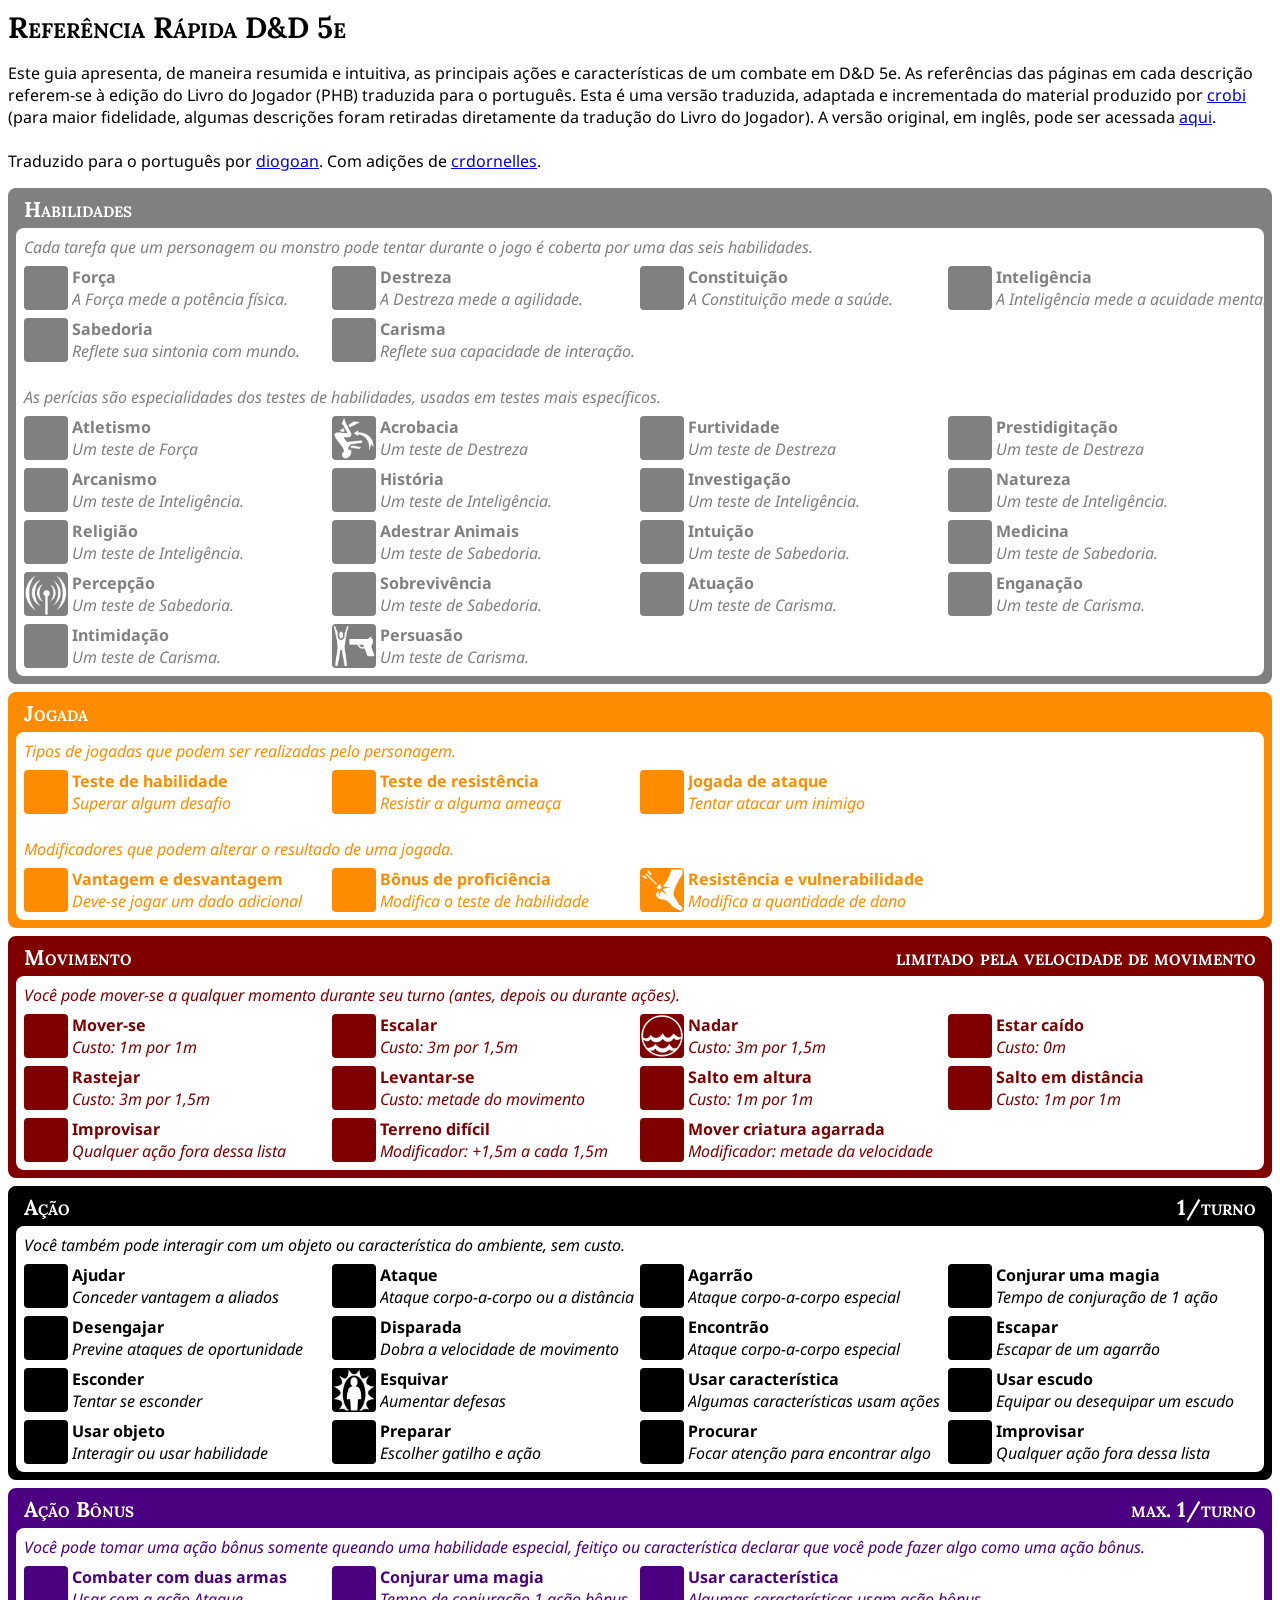
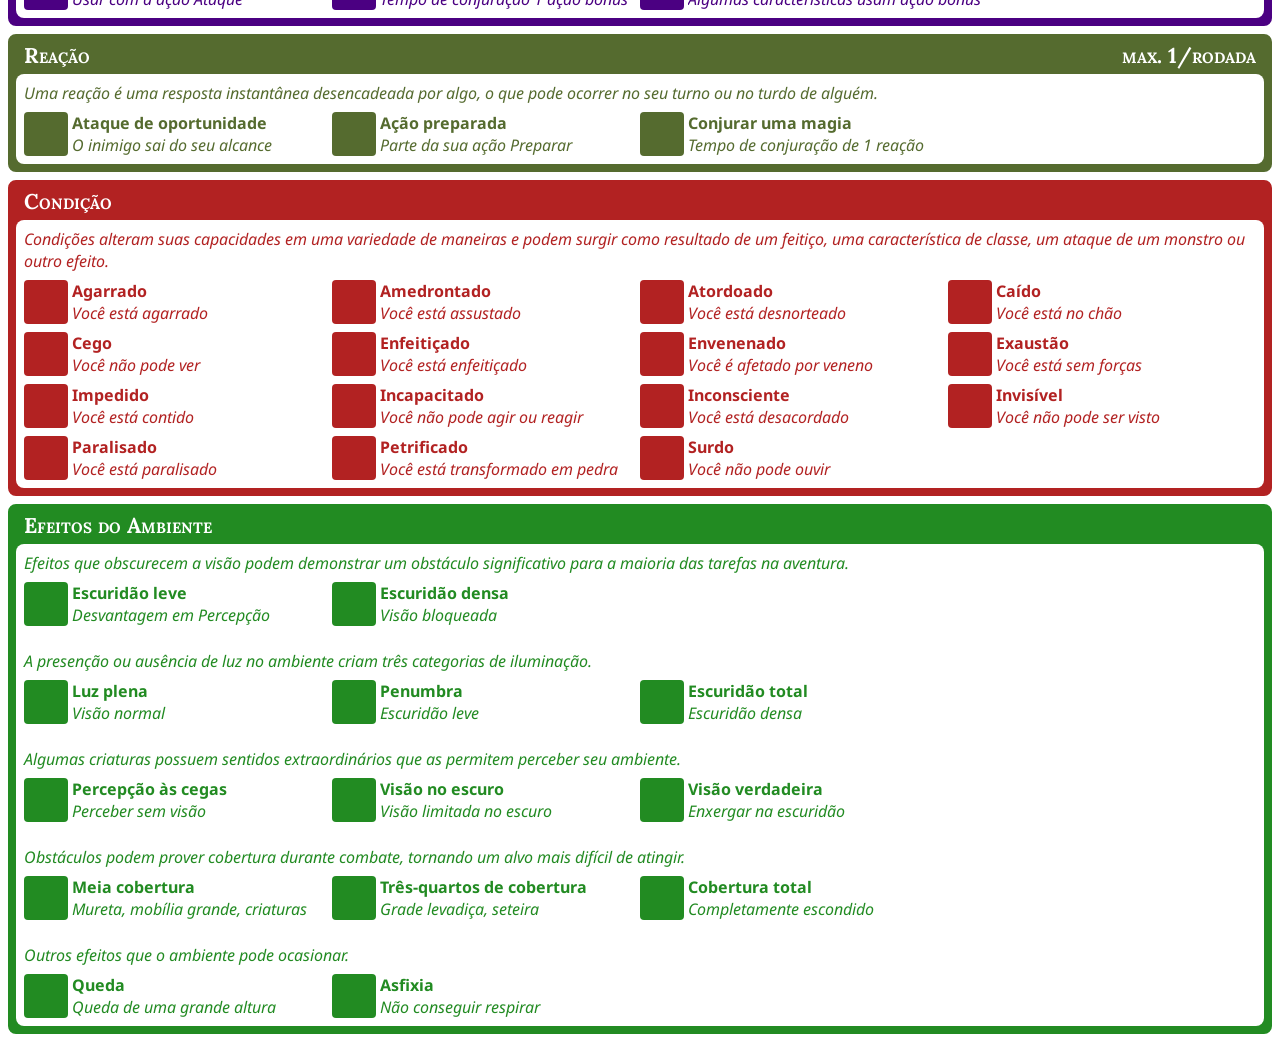
==== index.html @ 868d1e87 "Add files via upload O upload do meu site bixo" ====
<!DOCTYPE html>
<html lang="pt">

<head>
    <meta charset="utf-8" />
    <meta name="viewport" content="width=device-width, initial-scale=1">
    <title>Referência Rápida D&D 5e</title>
    <!-- CSS -->
    <link rel="stylesheet" type="text/css" href="css/quickref.css">
    <link rel="stylesheet" type="text/css" href="css/icons.css">
    <!-- Fonts -->
    <link href="https://fonts.googleapis.com/css?family=Noto+Sans:400,700,400italic,700italic" rel="stylesheet"
        type="text/css">
    <link href="https://fonts.googleapis.com/css?family=Lora:700" rel="stylesheet" type="text/css">
    <link rel="icon" type="image/png" href="img/dragon-head.png">
    <!-- Javascript -->
    <script type="text/javascript" src="js/jquery/jquery.min.js" charset="utf-8"></script>
</head>

<body class="page-background">
    <div class="page fontsize" data-size="fullscreen">
        <div class="main-title">Referência Rápida D&D 5e</div>
        <div class="description">Este guia apresenta, de maneira resumida e intuitiva, as principais ações e
            características de um combate em D&D 5e. As referências das páginas em cada descrição referem-se à edição do
            Livro do Jogador (PHB) traduzida para o português. Esta é uma versão traduzida, adaptada e incrementada do
            material produzido por <a href="https://github.com/crobi">crobi</a> (para maior fidelidade, algumas
            descrições foram retiradas diretamente da tradução do Livro do Jogador). A versão original, em inglês, pode
            ser acessada <a href="https://crobi.github.io/dnd5e-quickref/preview/quickref.html">aqui</a>.
            <br>
            <br>
            Traduzido para o português por <a href="https://github.com/diogoan">diogoan</a>.
            Com adições de <a href="https://github.com/crdornelles">crdornelles</a>.
        </div>

        <!-- Abilities section -->
        <div id="section-ability" class="section-container">
            <div class="section-title">
                Habilidades
            </div>
            <div class="section-content">
                <div class="section-row section-subtitle text fontsize">
                    Cada tarefa que um personagem ou monstro pode tentar durante o jogo é coberta por uma das seis
                    habilidades.
                </div>
                <div class="section-row" id="ability-types"></div>
                <div class="section-row section-subtitle text fontsize">
                    As perícias são especialidades dos testes de habilidades, usadas em testes mais específicos.
                </div>
                <div class="section-row" id="ability-sub-types"></div>

            </div>
        </div>

        <!-- Abilities section -->
        <div id="section-roll" class="section-container">
            <div class="section-title">
                Jogada
            </div>
            <div class="section-content">
                <div class="section-row section-subtitle text fontsize">
                    Tipos de jogadas que podem ser realizadas pelo personagem.
                </div>
                <div class="section-row" id="roll-types"></div>
                <div class="section-row section-subtitle text fontsize">
                    Modificadores que podem alterar o resultado de uma jogada.
                </div>
                <div class="section-row" id="roll-mods"></div>
            </div>
        </div>

        <!-- Movement section -->
        <div id="section-movement" class="section-container">
            <div class="section-title">
                Movimento <span class="float-right">limitado pela velocidade de movimento</span>
            </div>
            <div class="section-content">
                <div class="section-row section-subtitle text fontsize">
                    Você pode mover-se a qualquer momento durante seu turno (antes, depois ou durante ações).
                </div>
                <div class="section-row" id="basic-movement">
                </div>
            </div>
        </div>

        <!-- Action section -->
        <div id="section-action" class="section-container">
            <div class="section-title">
                Ação <span class="float-right">1/turno</span>
            </div>
            <div class="section-content">
                <div class="section-row section-subtitle text fontsize">
                    Você também pode interagir com um objeto ou característica do ambiente, sem custo.
                </div>
                <div class="section-row" id="basic-actions"></div>
            </div>
        </div>

        <!-- Bonus action section -->
        <div id="section-bonus-action" class="section-container">
            <div class="section-title">
                Ação Bônus <span class="float-right">max. 1/turno</span>
            </div>
            <div class="section-content">
                <div class="section-row section-subtitle text fontsize">
                    Você pode tomar uma ação bônus somente queando uma habilidade especial, feitiço ou característica
                    declarar que você pode fazer algo como uma ação bônus.
                </div>
                <div class="section-row" id="basic-bonus-actions"></div>
            </div>
        </div>

        <!-- Reaction section -->
        <div id="section-reaction" class="section-container">
            <div class="section-title">
                Reação <span class="float-right">max. 1/rodada</span>
            </div>
            <div class="section-content">
                <div class="section-row section-subtitle text fontsize">
                    Uma reação é uma resposta instantânea desencadeada por algo, o que pode
                    ocorrer no seu turno ou no turdo de alguém.
                </div>
                <div class="section-row" id="basic-reactions"></div>
            </div>
        </div>

        <!-- Condition section -->
        <div id="section-condition" class="section-container">
            <div class="section-title">
                Condição
            </div>
            <div class="section-content">
                <div class="section-row section-subtitle text fontsize">
                    Condições alteram suas capacidades em uma variedade de maneiras e podem surgir como
                    resultado de um feitiço, uma característica de classe, um ataque de um monstro ou outro efeito.
                </div>
                <div class="section-row" id="basic-conditions"></div>
            </div>
        </div>

        <!-- Environmental section -->
        <div id="section-environment" class="section-container">
            <div class="section-title">
                Efeitos do Ambiente
            </div>
            <div class="section-content">
                <div class="section-row section-subtitle text fontsize">
                    Efeitos que obscurecem a visão podem demonstrar um obstáculo significativo para a maioria das
                    tarefas na aventura.
                </div>
                <div class="section-row" id="environment-obscurance"></div>
                <div class="section-row section-subtitle text fontsize">
                    A presenção ou ausência de luz no ambiente criam três categorias de iluminação.
                </div>
                <div class="section-row" id="environment-light"></div>
                <div class="section-row section-subtitle text fontsize">
                    Algumas criaturas possuem sentidos extraordinários que as permitem perceber seu ambiente.
                </div>
                <div class="section-row" id="environment-vision"></div>
                <div class="section-row section-subtitle text fontsize">
                    Obstáculos podem prover cobertura durante combate, tornando um alvo mais difícil de atingir.
                </div>
                <div class="section-row" id="environment-cover"></div>
                <div class="section-row section-subtitle text fontsize">
                    Outros efeitos que o ambiente pode ocasionar.
                </div>
                <div class="section-row" id="environment-other"></div>
            </div>
        </div>

    </div>

    <!-- Modal -->
    <div class="modal" id="modal" tabindex="-1">
        <div class="modal-backdrop" id="modal-backdrop"></div>
        <div class="modal-dialog modalsize">
            <div class="section-container modal-container" id="modal-container">
                <div class="section-title" id="modal-title">
                    Modal title<span class="float-right">Action</span>
                </div>
                <div class="section-content">
                    <div class="section-row section-subtitle text" id="modal-subtitle">
                        Subtitle
                    </div>
                    <div class="section-row text">
                        <div id="modal-bullets">
                        </div>
                    </div>
                    <div class="section-row text" id="modal-reference">
                    </div>
                </div>
            </div>
        </div>
    </div>

    <!-- Data -->
    <script type="text/javascript" src="js/data_ability.js" charset="utf-8"></script>
    <script type="text/javascript" src="js/data_roll.js" charset="utf-8"></script>
    <script type="text/javascript" src="js/data_movement.js" charset="utf-8"></script>
    <script type="text/javascript" src="js/data_action.js" charset="utf-8"></script>
    <script type="text/javascript" src="js/data_bonusaction.js" charset="utf-8"></script>
    <script type="text/javascript" src="js/data_reaction.js" charset="utf-8"></script>
    <script type="text/javascript" src="js/data_condition.js" charset="utf-8"></script>
    <script type="text/javascript" src="js/data_environment.js" charset="utf-8"></script>
    <script type="text/javascript" src="js/quickref.js" charset="utf-8"></script>
</body>

</html>
---- css/quickref.css ----
/* ------------------------------------------------------------------------- */
/* Sections */
/* ------------------------------------------------------------------------- */
.section-container {
    border: 8px solid;
    border-radius: 8px;
    box-sizing: border-box;
    position: relative;
    display: flex;
    flex-direction: column;
    /*font-family: Arial;*/
    font-family: 'Noto Sans', 'Myriad Pro', Calibri, Helvetica, Arial, sans-serif;
    width:100%;
    margin-bottom:8px;
    page-break-inside: avoid;
}

.section-content {
    padding:8px;
    padding-bottom: 0;
    border-radius: 8px;
    margin-top: 0;
    background-color: white;
    border-color: inherit;
    font-size: inherit;
}

.section-title {
    height: 32px;
    padding-left: 8px;
    padding-right: 8px;
    font-family: Lora, 'Calisto MT', 'Bookman Old Style', Bookman, 'Goudy Old Style', Garamond, 'Hoefler Text', 'Bitstream Charter', Georgia, serif;
    font-variant: small-caps;
    font-weight: bold;
    background-color: inherit;
    color: white;
    font-size: 16pt;
}

.main-title {
    font-family: Lora, 'Calisto MT', 'Bookman Old Style', Bookman, 'Goudy Old Style', Garamond, 'Hoefler Text', 'Bitstream Charter', Georgia, serif;
    font-variant: small-caps;
    font-weight: bold;
    font-size: 22pt;
    margin-bottom:16px;
}

.description {
    font-family: 'Noto Sans', 'Myriad Pro', Calibri, Helvetica, Arial, sans-serif;
    width:100%;
    margin-bottom:16px;
    page-break-inside: avoid;
}

.float-right {
    float: right;
}

.section-subtitle, #modal-reference {
    display: block;
    margin-bottom: 8px;
    font-size: inherit;
    font-style: italic;
}

#modal-reference {
    margin-top: 1em;
}

.section-row {
    font-size: inherit;
}

.section-row:before, .section-row:after{
    display: table;
    content: " ";
    clear: both;
}

.section-row + .section-subtitle {
    margin-top: 1em;
}

/* ------------------------------------------------------------------------- */
/* Items */
/* ------------------------------------------------------------------------- */

.item {
    margin-bottom: 8px;
    float: left;
    display: flex;
    font-size: inherit;
    vertical-align: top;
    box-sizing: border-box;
    cursor: pointer;
}

.item-icon {
    float: left;
    flex: 0 0 auto;
    background-repeat: no-repeat;
    background-size: contain;
    box-sizing: border-box;
    border-radius: 4px;
    display: inline-block;
    margin-right: 4px;
}

.item-title {
    font-weight: bold;
    font-size: inherit;
    overflow: hidden;
    text-overflow: ellipsis;
    white-space: nowrap;
}

.item-desc {
    font-style: italic;
    font-size: inherit;
    overflow: hidden;
    text-overflow: ellipsis;
    white-space: nowrap;
}

.item-text-container {
    flex: 1;
    padding-right: 4px;
    font-size: inherit;
    height: 100%;
}


/* ------------------------------------------------------------------------- */
/* Colors */
/* ------------------------------------------------------------------------- */
#section-ability, #section-ability .item-icon {
    background-color: grey;
    border-color: grey;
}
#section-ability .text {
    color: grey;
}

#section-roll, #section-roll .item-icon {
    background-color: darkorange;
    border-color: darkorange;
}
#section-roll .text {
    color: darkorange;
}

#section-movement, #section-movement .item-icon {
    background-color: maroon;
    border-color: maroon;
}
#section-movement .text {
    color: maroon;
}

#section-action, #section-action .item-icon {
    background-color: black;
    border-color: black;
}
#section-action .text {
    color: black;
}

#section-bonus-action, #section-bonus-action .item-icon {
    background-color: indigo;
    border-color: indigo;
}
#section-bonus-action .text {
    color: indigo;
}

#section-reaction, #section-reaction .item-icon {
    background-color: DarkOliveGreen ;
    border-color: DarkOliveGreen ;
}
#section-reaction .text {
    color: DarkOliveGreen ;
}

#section-condition, #section-condition .item-icon {
    background-color: FireBrick;
    border-color: FireBrick;
}
#section-condition .text {
    color: FireBrick;
}

#section-environment, #section-environment .item-icon {
    background-color: ForestGreen;
    border-color: ForestGreen;
}
#section-environment .text {
    color: ForestGreen;
}


/* ------------------------------------------------------------------------- */
/* Page container */
/* ------------------------------------------------------------------------- */

body {
    display: flex;
    justify-content:center;
    align-content:center;
}

/* ------------------------------------------------------------------------- */
/* Misc */
/* ------------------------------------------------------------------------- */

.hidden {
    display: none;
}

ul {
    padding-left: 20px;
}

p, hr {
    margin-top: 0.5em;
    margin-bottom: 0.5em;
}

hr {
    border: 0px;
    border-top: 1px solid gray;
}

p:first-child {
    margin-top: 1em;
}

/* ------------------------------------------------------------------------- */
/* Modal */
/* ------------------------------------------------------------------------- */
.modal-open {
    overflow: hidden;
}

.modal-open .modal {
    overflow-x: hidden;
    overflow-y: auto;
}

.modal {
    position: fixed;
    top: 0;
    right: 0;
    bottom: 0;
    left: 0;
    z-index: 1040;
    overflow: hidden;
    outline: 0;
    display: none;
}

.modal-visible {
    display: block;
}

.modal-dialog {
    position: relative;
    width: auto;
    margin: 8px;
}

.modal-backdrop {
    position: absolute;
    top: 0;
    right: 0;
    left: 0;
    background-color: #888;
    opacity: .75;
    overflow: hidden;
}

.modal-container {
    background-clip: padding-box;
    outline: 0;
    box-shadow: 0 3px 9px rgba(0,0,0,.5);
}

.modal-footer {
    padding: 15px;
    text-align: right;
    border-top: 1px solid #e5e5e5;
}


/* ------------------------------------------------------------------------- */
/* Viewport sizes */
/* ------------------------------------------------------------------------- */

/* Smart phone, portrait */
@media (min-width:    0px) and (max-width:  479px) {
    .fontsize { font-size: 12pt; } 
    .iconsize { width: 44px; height: 44px;} 
    .itemsize { height: 44px; width: 100%; } 
    .modalsize {} 
}

/* Smart phone, landscape */
@media (min-width:  480px) and (max-width:  767px) {
    .fontsize { font-size: 11pt; }
    .iconsize { width: 40px; height: 40px;}
    .itemsize { height: 40px; width:  50%; }
    .modalsize {}
}

/* Tablet, portrait */
@media (min-width:  768px) and (max-width:  991px) {
    .fontsize { font-size: 11pt; }
    .iconsize { width: 40px; height: 40px;}
    .itemsize { height: 40px; width:  33%; }
    .modalsize { width: 600px; margin: 30px auto; }
}

/* Tablet, landscape */
@media (min-width:  992px) and (max-width: 1199px) {
    .fontsize { font-size: 12pt; }
    .iconsize { width: 44px; height: 44px;}
    .itemsize { height: 44px; width:  33%; }
    .modalsize { width: 600px; margin: 30px auto; }
}

/* Small desktop screen */
@media (min-width: 1200px) and (max-width: 1599px) {
    .fontsize { font-size: 12pt; }
    .iconsize { width: 44px; height: 44px;}
    .itemsize { height: 44px; width:  25%; }
    .modalsize { width: 600px; margin: 30px auto; }
}

/* Large desktop screen */
@media (min-width: 1600px) {
    .fontsize { font-size: 12pt; }
    .iconsize { width: 44px; height: 44px;}
    .itemsize { height: 44px; width:  20%; }
    .modalsize { width: 600px; margin: 30px auto; }
}

/* Print */
@media print {
    .fontsize { font-size: 10pt; }
    .iconsize { width: 36px; height: 36px;}
    .itemsize { height: 36px; width:  33%; }
    .modalsize {}
}
---- css/icons.css ----
.icon-ace { background-image: url(../img/ace.png);}
.icon-achilles-heel { background-image: url(../img/achilles-heel.png);}
.icon-acid-blob { background-image: url(../img/acid-blob.png);}
.icon-acid-tube { background-image: url(../img/acid-tube.png);}
.icon-acid { background-image: url(../img/acid.png);}
.icon-acorn { background-image: url(../img/acorn.png);}
.icon-acrobatic { background-image: url(../img/acrobatic.png);}
.icon-aerial-signal { background-image: url(../img/aerial-signal.png);}
.icon-aerosol { background-image: url(../img/aerosol.png);}
.icon-afterburn { background-image: url(../img/afterburn.png);}
.icon-alien-skull { background-image: url(../img/alien-skull.png);}
.icon-alien-stare { background-image: url(../img/alien-stare.png);}
.icon-all-for-one { background-image: url(../img/all-for-one.png);}
.icon-alligator-clip { background-image: url(../img/alligator-clip.png);}
.icon-ammo-box { background-image: url(../img/ammo-box.png);}
.icon-ammonite-fossil { background-image: url(../img/ammonite-fossil.png);}
.icon-ammonite { background-image: url(../img/ammonite.png);}
.icon-amphora { background-image: url(../img/amphora.png);}
.icon-anatomy { background-image: url(../img/anatomy.png);}
.icon-anchor { background-image: url(../img/anchor.png);}
.icon-andromeda-chain { background-image: url(../img/andromeda-chain.png);}
.icon-angel-outfit { background-image: url(../img/angel-outfit.png);}
.icon-angel-wings { background-image: url(../img/angel-wings.png);}
.icon-angler-fish { background-image: url(../img/angler-fish.png);}
.icon-angular-spider { background-image: url(../img/angular-spider.png);}
.icon-animal-hide { background-image: url(../img/animal-hide.png);}
.icon-animal-skull { background-image: url(../img/animal-skull.png);}
.icon-ankh { background-image: url(../img/ankh.png);}
.icon-anthem { background-image: url(../img/anthem.png);}
.icon-anvil-impact { background-image: url(../img/anvil-impact.png);}
.icon-anvil { background-image: url(../img/anvil.png);}
.icon-apple-maggot { background-image: url(../img/apple-maggot.png);}
.icon-apple-seeds { background-image: url(../img/apple-seeds.png);}
.icon-aquarius { background-image: url(../img/aquarius.png);}
.icon-archery-target { background-image: url(../img/archery-target.png);}
.icon-architect-mask { background-image: url(../img/architect-mask.png);}
.icon-arcing-bolt { background-image: url(../img/arcing-bolt.png);}
.icon-arena { background-image: url(../img/arena.png);}
.icon-aries { background-image: url(../img/aries.png);}
.icon-armadillo-tail { background-image: url(../img/armadillo-tail.png);}
.icon-armoured-shell { background-image: url(../img/armoured-shell.png);}
.icon-arrest { background-image: url(../img/arrest.png);}
.icon-arrow-cluster { background-image: url(../img/arrow-cluster.png);}
.icon-arrow-flights { background-image: url(../img/arrow-flights.png);}
.icon-arrowed { background-image: url(../img/arrowed.png);}
.icon-arrowhead { background-image: url(../img/arrowhead.png);}
.icon-arrows-shield { background-image: url(../img/arrows-shield.png);}
.icon-arson { background-image: url(../img/arson.png);}
.icon-artificial-hive { background-image: url(../img/artificial-hive.png);}
.icon-at-sea { background-image: url(../img/at-sea.png);}
.icon-atomic-slashes { background-image: url(../img/atomic-slashes.png);}
.icon-aubergine { background-image: url(../img/aubergine.png);}
.icon-aura { background-image: url(../img/aura.png);}
.icon-auto-repair { background-image: url(../img/auto-repair.png);}
.icon-autogun { background-image: url(../img/autogun.png);}
.icon-awareness { background-image: url(../img/awareness.png);}
.icon-axe-in-stump { background-image: url(../img/axe-in-stump.png);}
.icon-axe-swing { background-image: url(../img/axe-swing.png);}
.icon-back-forth { background-image: url(../img/back-forth.png);}
.icon-back-pain { background-image: url(../img/back-pain.png);}
.icon-backstab { background-image: url(../img/backstab.png);}
.icon-backup { background-image: url(../img/backup.png);}
.icon-balloons { background-image: url(../img/balloons.png);}
.icon-bandage-roll { background-image: url(../img/bandage-roll.png);}
.icon-bandaged { background-image: url(../img/bandaged.png);}
.icon-barbed-arrow { background-image: url(../img/barbed-arrow.png);}
.icon-barbed-spear { background-image: url(../img/barbed-spear.png);}
.icon-barbed-wire { background-image: url(../img/barbed-wire.png);}
.icon-barbute { background-image: url(../img/barbute.png);}
.icon-barefoot { background-image: url(../img/barefoot.png);}
.icon-bat-blade { background-image: url(../img/bat-blade.png);}
.icon-bat-wing { background-image: url(../img/bat-wing.png);}
.icon-battered-axe { background-image: url(../img/battered-axe.png);}
.icon-batteries { background-image: url(../img/batteries.png);}
.icon-battery-0 { background-image: url(../img/battery-0.png);}
.icon-battery-100 { background-image: url(../img/battery-100.png);}
.icon-battery-25 { background-image: url(../img/battery-25.png);}
.icon-battery-50 { background-image: url(../img/battery-50.png);}
.icon-battery-75 { background-image: url(../img/battery-75.png);}
.icon-battery-minus { background-image: url(../img/battery-minus.png);}
.icon-battery-pack-alt { background-image: url(../img/battery-pack-alt.png);}
.icon-battery-pack { background-image: url(../img/battery-pack.png);}
.icon-battery-plus { background-image: url(../img/battery-plus.png);}
.icon-battle-axe { background-image: url(../img/battle-axe.png);}
.icon-battle-gear { background-image: url(../img/battle-gear.png);}
.icon-batwing-emblem { background-image: url(../img/batwing-emblem.png);}
.icon-beam-wake { background-image: url(../img/beam-wake.png);}
.icon-beams-aura { background-image: url(../img/beams-aura.png);}
.icon-beanstalk { background-image: url(../img/beanstalk.png);}
.icon-beard { background-image: url(../img/beard.png);}
.icon-beast-eye { background-image: url(../img/beast-eye.png);}
.icon-bee { background-image: url(../img/bee.png);}
.icon-beech { background-image: url(../img/beech.png);}
.icon-beer-stein { background-image: url(../img/beer-stein.png);}
.icon-beetle-shell { background-image: url(../img/beetle-shell.png);}
.icon-behold { background-image: url(../img/behold.png);}
.icon-belt-buckles { background-image: url(../img/belt-buckles.png);}
.icon-bestial-fangs { background-image: url(../img/bestial-fangs.png);}
.icon-beveled-star { background-image: url(../img/beveled-star.png);}
.icon-big-egg { background-image: url(../img/big-egg.png);}
.icon-big-wave { background-image: url(../img/big-wave.png);}
.icon-biohazard { background-image: url(../img/biohazard.png);}
.icon-bird-claw { background-image: url(../img/bird-claw.png);}
.icon-bird-limb { background-image: url(../img/bird-limb.png);}
.icon-bird-mask { background-image: url(../img/bird-mask.png);}
.icon-bird-twitter { background-image: url(../img/bird-twitter.png);}
.icon-black-bar { background-image: url(../img/black-bar.png);}
.icon-black-book { background-image: url(../img/black-book.png);}
.icon-black-cat { background-image: url(../img/black-cat.png);}
.icon-black-flag { background-image: url(../img/black-flag.png);}
.icon-black-hole-bolas { background-image: url(../img/black-hole-bolas.png);}
.icon-blackball { background-image: url(../img/blackball.png);}
.icon-blackcurrant { background-image: url(../img/blackcurrant.png);}
.icon-blade-bite { background-image: url(../img/blade-bite.png);}
.icon-blade-fall { background-image: url(../img/blade-fall.png);}
.icon-blast { background-image: url(../img/blast.png);}
.icon-blaster { background-image: url(../img/blaster.png);}
.icon-bleeding-eye { background-image: url(../img/bleeding-eye.png);}
.icon-bleeding-heart { background-image: url(../img/bleeding-heart.png);}
.icon-bloody-stash { background-image: url(../img/bloody-stash.png);}
.icon-blunderbuss { background-image: url(../img/blunderbuss.png);}
.icon-boar-tusks { background-image: url(../img/boar-tusks.png);}
.icon-boiling-bubbles { background-image: url(../img/boiling-bubbles.png);}
.icon-bolas { background-image: url(../img/bolas.png);}
.icon-bolt-shield { background-image: url(../img/bolt-shield.png);}
.icon-bolter-gun { background-image: url(../img/bolter-gun.png);}
.icon-bombing-run { background-image: url(../img/bombing-run.png);}
.icon-bone-gnawer { background-image: url(../img/bone-gnawer.png);}
.icon-bone-knife { background-image: url(../img/bone-knife.png);}
.icon-book-aura { background-image: url(../img/book-aura.png);}
.icon-book-cover { background-image: url(../img/book-cover.png);}
.icon-book-storm { background-image: url(../img/book-storm.png);}
.icon-bookmark { background-image: url(../img/bookmark.png);}
.icon-bookmarklet { background-image: url(../img/bookmarklet.png);}
.icon-book-pile { background-image: url(../img/book-pile.png);}
.icon-boomerang { background-image: url(../img/boomerang.png);}
.icon-boot-prints { background-image: url(../img/boot-prints.png);}
.icon-boot-stomp { background-image: url(../img/boot-stomp.png);}
.icon-boots { background-image: url(../img/boots.png);}
.icon-bordered-shield { background-image: url(../img/bordered-shield.png);}
.icon-bottle-vapors { background-image: url(../img/bottle-vapors.png);}
.icon-bottled-bolt { background-image: url(../img/bottled-bolt.png);}
.icon-bottom-right-3d-arrow { background-image: url(../img/bottom-right-3d-arrow.png);}
.icon-bowie-knife { background-image: url(../img/bowie-knife.png);}
.icon-bowl-spiral { background-image: url(../img/bowl-spiral.png);}
.icon-bowling-pin { background-image: url(../img/bowling-pin.png);}
.icon-bowling-propulsion { background-image: url(../img/bowling-propulsion.png);}
.icon-bowman { background-image: url(../img/bowman.png);}
.icon-boxing-glove-surprise { background-image: url(../img/boxing-glove-surprise.png);}
.icon-boxing-glove { background-image: url(../img/boxing-glove.png);}
.icon-brain-freeze { background-image: url(../img/brain-freeze.png);}
.icon-brain-stem { background-image: url(../img/brain-stem.png);}
.icon-brain { background-image: url(../img/brain.png);}
.icon-brainstorm { background-image: url(../img/brainstorm.png);}
.icon-branch-arrow { background-image: url(../img/branch-arrow.png);}
.icon-brandy-bottle { background-image: url(../img/brandy-bottle.png);}
.icon-brass-eye { background-image: url(../img/brass-eye.png);}
.icon-breastplate { background-image: url(../img/breastplate.png);}
.icon-brick-pile { background-image: url(../img/brick-pile.png);}
.icon-bridge { background-image: url(../img/bridge.png);}
.icon-broadhead-arrow { background-image: url(../img/broadhead-arrow.png);}
.icon-broadsword { background-image: url(../img/broadsword.png);}
.icon-broken-bone { background-image: url(../img/broken-bone.png);}
.icon-broken-bottle { background-image: url(../img/broken-bottle.png);}
.icon-broken-heart { background-image: url(../img/broken-heart.png);}
.icon-broken-shield { background-image: url(../img/broken-shield.png);}
.icon-broken-skull { background-image: url(../img/broken-skull.png);}
.icon-broken-tablet { background-image: url(../img/broken-tablet.png);}
.icon-brutal-helm { background-image: url(../img/brutal-helm.png);}
.icon-bubble-field { background-image: url(../img/bubble-field.png);}
.icon-bubbling-flask { background-image: url(../img/bubbling-flask.png);}
.icon-bud { background-image: url(../img/bud.png);}
.icon-bugle-call { background-image: url(../img/bugle-call.png);}
.icon-bulb { background-image: url(../img/bulb.png);}
.icon-bull-horns { background-image: url(../img/bull-horns.png);}
.icon-bull { background-image: url(../img/bull.png);}
.icon-bullets { background-image: url(../img/bullets.png);}
.icon-burn { background-image: url(../img/burn.png);}
.icon-burning-book { background-image: url(../img/burning-book.png);}
.icon-burning-dot { background-image: url(../img/burning-dot.png);}
.icon-burning-embers { background-image: url(../img/burning-embers.png);}
.icon-burning-eye { background-image: url(../img/burning-eye.png);}
.icon-burning-meteor { background-image: url(../img/burning-meteor.png);}
.icon-burning-passion { background-image: url(../img/burning-passion.png);}
.icon-burning-round-shot { background-image: url(../img/burning-round-shot.png);}
.icon-burning-tree { background-image: url(../img/burning-tree.png);}
.icon-burst-blob { background-image: url(../img/burst-blob.png);}
.icon-butterfly-warning { background-image: url(../img/butterfly-warning.png);}
.icon-butterfly { background-image: url(../img/butterfly.png);}
.icon-caged-ball { background-image: url(../img/caged-ball.png);}
.icon-cake-slice { background-image: url(../img/cake-slice.png);}
.icon-caldera { background-image: url(../img/caldera.png);}
.icon-campfire { background-image: url(../img/campfire.png);}
.icon-cancel { background-image: url(../img/cancel.png);}
.icon-cancer { background-image: url(../img/cancer.png);}
.icon-candle-flame { background-image: url(../img/candle-flame.png);}
.icon-candle-holder { background-image: url(../img/candle-holder.png);}
.icon-candle-light { background-image: url(../img/candle-light.png);}
.icon-candle-skull { background-image: url(../img/candle-skull.png);}
.icon-candlebright { background-image: url(../img/candlebright.png);}
.icon-cannister { background-image: url(../img/cannister.png);}
.icon-cannon-ball { background-image: url(../img/cannon-ball.png);}
.icon-cannon-shot { background-image: url(../img/cannon-shot.png);}
.icon-cannon { background-image: url(../img/cannon.png);}
.icon-capitol { background-image: url(../img/capitol.png);}
.icon-capricorn { background-image: url(../img/capricorn.png);}
.icon-cargo-crane { background-image: url(../img/cargo-crane.png);}
.icon-carillon { background-image: url(../img/carillon.png);}
.icon-carrion { background-image: url(../img/carrion.png);}
.icon-carrot { background-image: url(../img/carrot.png);}
.icon-cartwheel { background-image: url(../img/cartwheel.png);}
.icon-cash { background-image: url(../img/cash.png);}
.icon-castle { background-image: url(../img/castle.png);}
.icon-cauldron { background-image: url(../img/cauldron.png);}
.icon-cctv-camera { background-image: url(../img/cctv-camera.png);}
.icon-centipede { background-image: url(../img/centipede.png);}
.icon-chain-lightning { background-image: url(../img/chain-lightning.png);}
.icon-chain-mail { background-image: url(../img/chain-mail.png);}
.icon-chained-heart { background-image: url(../img/chained-heart.png);}
.icon-chaingun { background-image: url(../img/chaingun.png);}
.icon-chalice-drops { background-image: url(../img/chalice-drops.png);}
.icon-charm { background-image: url(../img/charm.png);}
.icon-checkbox-tree { background-image: url(../img/checkbox-tree.png);}
.icon-checked-shield { background-image: url(../img/checked-shield.png);}
.icon-cheerful { background-image: url(../img/cheerful.png);}
.icon-cheese-wedge { background-image: url(../img/cheese-wedge.png);}
.icon-chemical-arrow { background-image: url(../img/chemical-arrow.png);}
.icon-chemical-bolt { background-image: url(../img/chemical-bolt.png);}
.icon-chemical-drop { background-image: url(../img/chemical-drop.png);}
.icon-chemical-tank { background-image: url(../img/chemical-tank.png);}
.icon-chicken-leg { background-image: url(../img/chicken-leg.png);}
.icon-church { background-image: url(../img/church.png);}
.icon-circuitry { background-image: url(../img/circuitry.png);}
.icon-circular-saw { background-image: url(../img/circular-saw.png);}
.icon-circular-sawblade { background-image: url(../img/circular-sawblade.png);}
.icon-claw-hammer { background-image: url(../img/claw-hammer.png);}
.icon-claw { background-image: url(../img/claw.png);}
.icon-cloak-dagger { background-image: url(../img/cloak-dagger.png);}
.icon-clockwork { background-image: url(../img/clockwork.png);}
.icon-clout { background-image: url(../img/clout.png);}
.icon-clover-spiked { background-image: url(../img/clover-spiked.png);}
.icon-clover { background-image: url(../img/clover.png);}
.icon-cluster-bomb { background-image: url(../img/cluster-bomb.png);}
.icon-cobweb { background-image: url(../img/cobweb.png);}
.icon-coffee-mug { background-image: url(../img/coffee-mug.png);}
.icon-coffin { background-image: url(../img/coffin.png);}
.icon-cog-lock { background-image: url(../img/cog-lock.png);}
.icon-cog { background-image: url(../img/cog.png);}
.icon-cogsplosion { background-image: url(../img/cogsplosion.png);}
.icon-coiling-curl { background-image: url(../img/coiling-curl.png);}
.icon-cold-heart { background-image: url(../img/cold-heart.png);}
.icon-coma { background-image: url(../img/coma.png);}
.icon-comb { background-image: url(../img/comb.png);}
.icon-compass { background-image: url(../img/compass.png);}
.icon-concentration-orb { background-image: url(../img/concentration-orb.png);}
.icon-condor-emblem { background-image: url(../img/condor-emblem.png);}
.icon-condylura-skull { background-image: url(../img/condylura-skull.png);}
.icon-conversation { background-image: url(../img/conversation.png);}
.icon-cool-spices { background-image: url(../img/cool-spices.png);}
.icon-corked-tube { background-image: url(../img/corked-tube.png);}
.icon-cowled { background-image: url(../img/cowled.png);}
.icon-crab-claw { background-image: url(../img/crab-claw.png);}
.icon-crab { background-image: url(../img/crab.png);}
.icon-cracked-ball-dunk { background-image: url(../img/cracked-ball-dunk.png);}
.icon-cracked-disc { background-image: url(../img/cracked-disc.png);}
.icon-cracked-glass { background-image: url(../img/cracked-glass.png);}
.icon-cracked-helm { background-image: url(../img/cracked-helm.png);}
.icon-cracked-mask { background-image: url(../img/cracked-mask.png);}
.icon-cracked-saber { background-image: url(../img/cracked-saber.png);}
.icon-cracked-shield { background-image: url(../img/cracked-shield.png);}
.icon-crags { background-image: url(../img/crags.png);}
.icon-crawl { background-image: url(../img/crawl.png);}
.icon-crenulated-shield { background-image: url(../img/crenulated-shield.png);}
.icon-crescent-blade { background-image: url(../img/crescent-blade.png);}
.icon-crested-helmet { background-image: url(../img/crested-helmet.png);}
.icon-croc-jaws { background-image: url(../img/croc-jaws.png);}
.icon-croc-sword { background-image: url(../img/croc-sword.png);}
.icon-crossbow { background-image: url(../img/crossbow.png);}
.icon-crossed-air-flows { background-image: url(../img/crossed-air-flows.png);}
.icon-crossed-axes { background-image: url(../img/crossed-axes.png);}
.icon-crossed-bones { background-image: url(../img/crossed-bones.png);}
.icon-crossed-chains { background-image: url(../img/crossed-chains.png);}
.icon-crossed-claws { background-image: url(../img/crossed-claws.png);}
.icon-crossed-pistols { background-image: url(../img/crossed-pistols.png);}
.icon-crossed-sabres { background-image: url(../img/crossed-sabres.png);}
.icon-crossed-slashes { background-image: url(../img/crossed-slashes.png);}
.icon-crossed-swords { background-image: url(../img/crossed-swords.png);}
.icon-crow-dive { background-image: url(../img/crow-dive.png);}
.icon-crown-coin { background-image: url(../img/crown-coin.png);}
.icon-crown-of-thorns { background-image: url(../img/crown-of-thorns.png);}
.icon-crown { background-image: url(../img/crown.png);}
.icon-crowned-explosion { background-image: url(../img/crowned-explosion.png);}
.icon-crowned-heart { background-image: url(../img/crowned-heart.png);}
.icon-crowned-skull { background-image: url(../img/crowned-skull.png);}
.icon-crush { background-image: url(../img/crush.png);}
.icon-crystal-ball { background-image: url(../img/crystal-ball.png);}
.icon-crystal-bars { background-image: url(../img/crystal-bars.png);}
.icon-crystal-cluster { background-image: url(../img/crystal-cluster.png);}
.icon-crystal-eye { background-image: url(../img/crystal-eye.png);}
.icon-crystal-growth { background-image: url(../img/crystal-growth.png);}
.icon-crystal-shine { background-image: url(../img/crystal-shine.png);}
.icon-crystal-wand { background-image: url(../img/crystal-wand.png);}
.icon-crystalize { background-image: url(../img/crystalize.png);}
.icon-cubeforce { background-image: url(../img/cubeforce.png);}
.icon-cubes { background-image: url(../img/cubes.png);}
.icon-cupidon-arrow { background-image: url(../img/cupidon-arrow.png);}
.icon-curled-leaf { background-image: url(../img/curled-leaf.png);}
.icon-curled-tentacle { background-image: url(../img/curled-tentacle.png);}
.icon-curling-vines { background-image: url(../img/curling-vines.png);}
.icon-curly-wing { background-image: url(../img/curly-wing.png);}
.icon-curvy-knife { background-image: url(../img/curvy-knife.png);}
.icon-cut-diamond { background-image: url(../img/cut-diamond.png);}
.icon-cut-palm { background-image: url(../img/cut-palm.png);}
.icon-cycle { background-image: url(../img/cycle.png);}
.icon-cyclops { background-image: url(../img/cyclops.png);}
.icon-daggers { background-image: url(../img/daggers.png);}
.icon-daisy { background-image: url(../img/daisy.png);}
.icon-dark-squad { background-image: url(../img/dark-squad.png);}
.icon-dead-eye { background-image: url(../img/dead-eye.png);}
.icon-dead-wood { background-image: url(../img/dead-wood.png);}
.icon-death-note { background-image: url(../img/death-note.png);}
.icon-death-skull { background-image: url(../img/death-skull.png);}
.icon-death-zone { background-image: url(../img/death-zone.png);}
.icon-deathcab { background-image: url(../img/deathcab.png);}
.icon-decapitation { background-image: url(../img/decapitation.png);}
.icon-defibrilate { background-image: url(../img/defibrilate.png);}
.icon-demolish { background-image: url(../img/demolish.png);}
.icon-dervish-swords { background-image: url(../img/dervish-swords.png);}
.icon-desert-skull { background-image: url(../img/desert-skull.png);}
.icon-desk-lamp { background-image: url(../img/desk-lamp.png);}
.icon-despair { background-image: url(../img/despair.png);}
.icon-diablo-skull { background-image: url(../img/diablo-skull.png);}
.icon-diamond-hard { background-image: url(../img/diamond-hard.png);}
.icon-dice-six-faces-five { background-image: url(../img/dice-six-faces-five.png);}
.icon-dice-six-faces-four { background-image: url(../img/dice-six-faces-four.png);}
.icon-dice-six-faces-one { background-image: url(../img/dice-six-faces-one.png);}
.icon-dice-six-faces-six { background-image: url(../img/dice-six-faces-six.png);}
.icon-dice-six-faces-three { background-image: url(../img/dice-six-faces-three.png);}
.icon-dice-six-faces-two { background-image: url(../img/dice-six-faces-two.png);}
.icon-dig-dug { background-image: url(../img/dig-dug.png);}
.icon-dinosaur-bones { background-image: url(../img/dinosaur-bones.png);}
.icon-dinosaur-egg { background-image: url(../img/dinosaur-egg.png);}
.icon-dinosaur-rex { background-image: url(../img/dinosaur-rex.png);}
.icon-discobolus {background-image: url(../img/discobolus.png);}
.icon-disintegrate { background-image: url(../img/disintegrate.png);}
.icon-distraction { background-image: url(../img/distraction.png);}
.icon-divergence { background-image: url(../img/divergence.png);}
.icon-divert { background-image: url(../img/divert.png);}
.icon-diving-dagger { background-image: url(../img/diving-dagger.png);}
.icon-dna1 { background-image: url(../img/dna1.png);}
.icon-dna2 { background-image: url(../img/dna2.png);}
.icon-doctor-face { background-image: url(../img/doctor-face.png);}
.icon-dodge { background-image: url(../img/dodge.png);}
.icon-dodging { background-image: url(../img/dodging.png);}
.icon-domino-mask { background-image: url(../img/domino-mask.png);}
.icon-double-dragon { background-image: url(../img/double-dragon.png);}
.icon-double-quaver { background-image: url(../img/double-quaver.png);}
.icon-double-shot { background-image: url(../img/double-shot.png);}
.icon-doubled { background-image: url(../img/doubled.png);}
.icon-dove { background-image: url(../img/dove.png);}
.icon-dozen { background-image: url(../img/dozen.png);}
.icon-dragon-balls { background-image: url(../img/dragon-balls.png);}
.icon-dragon-breath { background-image: url(../img/dragon-breath.png);}
.icon-dragon-head { background-image: url(../img/dragon-head.png);}
.icon-dragon-spiral { background-image: url(../img/dragon-spiral.png);}
.icon-dragonfly { background-image: url(../img/dragonfly.png);}
.icon-drama-masks { background-image: url(../img/drama-masks.png);}
.icon-drill { background-image: url(../img/drill.png);}
.icon-drink-me { background-image: url(../img/drink-me.png);}
.icon-dripping-blade { background-image: url(../img/dripping-blade.png);}
.icon-dripping-goo { background-image: url(../img/dripping-goo.png);}
.icon-dripping-honey { background-image: url(../img/dripping-honey.png);}
.icon-dripping-knife { background-image: url(../img/dripping-knife.png);}
.icon-dripping-stone { background-image: url(../img/dripping-stone.png);}
.icon-dripping-sword { background-image: url(../img/dripping-sword.png);}
.icon-drop { background-image: url(../img/drop.png);}
.icon-droplet-splash { background-image: url(../img/droplet-splash.png);}
.icon-droplets { background-image: url(../img/droplets.png);}
.icon-drowning { background-image: url(../img/drowning.png);}
.icon-duality { background-image: url(../img/duality.png);}
.icon-duel { background-image: url(../img/duel.png);}
.icon-eagle-emblem { background-image: url(../img/eagle-emblem.png);}
.icon-earth-crack { background-image: url(../img/earth-crack.png);}
.icon-earth-spit { background-image: url(../img/earth-spit.png);}
.icon-eclipse { background-image: url(../img/eclipse.png);}
.icon-edge-crack { background-image: url(../img/edge-crack.png);}
.icon-edged-shield { background-image: url(../img/edged-shield.png);}
.icon-egg-clutch { background-image: url(../img/egg-clutch.png);}
.icon-egg-pod { background-image: url(../img/egg-pod.png);}
.icon-egyptian-pyramids { background-image: url(../img/egyptian-pyramids.png);}
.icon-elderberry { background-image: url(../img/elderberry.png);}
.icon-electric-whip { background-image: url(../img/electric-whip.png);}
.icon-electric { background-image: url(../img/electric.png);}
.icon-elf-ear { background-image: url(../img/elf-ear.png);}
.icon-ember-shot { background-image: url(../img/ember-shot.png);}
.icon-embrassed-energy { background-image: url(../img/embrassed-energy.png);}
.icon-embryo { background-image: url(../img/embryo.png);}
.icon-emerald { background-image: url(../img/emerald.png);}
.icon-empty-chessboard { background-image: url(../img/empty-chessboard.png);}
.icon-empty-hourglass { background-image: url(../img/empty-hourglass.png);}
.icon-energise { background-image: url(../img/energise.png);}
.icon-energy-arrow { background-image: url(../img/energy-arrow.png);}
.icon-energy-shield { background-image: url(../img/energy-shield.png);}
.icon-energy-sword { background-image: url(../img/energy-sword.png);}
.icon-engagement-ring { background-image: url(../img/engagement-ring.png);}
.icon-ent-mouth { background-image: url(../img/ent-mouth.png);}
.icon-envelope { background-image: url(../img/envelope.png);}
.icon-erlenmeyer { background-image: url(../img/erlenmeyer.png);}
.icon-eruption { background-image: url(../img/eruption.png);}
.icon-eskimo { background-image: url(../img/eskimo.png);}
.icon-evil-book { background-image: url(../img/evil-book.png);}
.icon-evil-fork { background-image: url(../img/evil-fork.png);}
.icon-evil-moon { background-image: url(../img/evil-moon.png);}
.icon-evil-tree { background-image: url(../img/evil-tree.png);}
.icon-evil-wings { background-image: url(../img/evil-wings.png);}
.icon-expander { background-image: url(../img/expander.png);}
.icon-explosive-materials { background-image: url(../img/explosive-materials.png);}
.icon-extra-lucid { background-image: url(../img/extra-lucid.png);}
.icon-eye-shield { background-image: url(../img/eye-shield.png);}
.icon-eyeball { background-image: url(../img/eyeball.png);}
.icon-eyedropper { background-image: url(../img/eyedropper.png);}
.icon-eyestalk { background-image: url(../img/eyestalk.png);}
.icon-fairy-wand { background-image: url(../img/fairy-wand.png);}
.icon-fairy { background-image: url(../img/fairy.png);}
.icon-fall-down { background-image: url(../img/fall-down.png);}
.icon-falling-eye { background-image: url(../img/falling-eye.png);}
.icon-falling-leaf { background-image: url(../img/falling-leaf.png);}
.icon-falling-ovoid { background-image: url(../img/falling-ovoid.png);}
.icon-falling { background-image: url(../img/falling.png);}
.icon-fanged-skull { background-image: url(../img/fanged-skull.png);}
.icon-feather { background-image: url(../img/feather.png);}
.icon-feathered-wing { background-image: url(../img/feathered-wing.png);}
.icon-fedora { background-image: url(../img/fedora.png);}
.icon-female { background-image: url(../img/female.png);}
.icon-fez { background-image: url(../img/fez.png);}
.icon-field { background-image: url(../img/field.png);}
.icon-filelist.txt { background-image: url(../img/filelist.txt.png);}
.icon-fire-ace { background-image: url(../img/fire-ace.png);}
.icon-fire-axe { background-image: url(../img/fire-axe.png);}
.icon-fire-bomb { background-image: url(../img/fire-bomb.png);}
.icon-fire-bottle { background-image: url(../img/fire-bottle.png);}
.icon-fire-bowl { background-image: url(../img/fire-bowl.png);}
.icon-fire-breath { background-image: url(../img/fire-breath.png);}
.icon-fire-punch { background-image: url(../img/fire-punch.png);}
.icon-fire-ring { background-image: url(../img/fire-ring.png);}
.icon-fire-shield { background-image: url(../img/fire-shield.png);}
.icon-fire-wave { background-image: url(../img/fire-wave.png);}
.icon-fire { background-image: url(../img/fire.png);}
.icon-fireball { background-image: url(../img/fireball.png);}
.icon-fireflake { background-image: url(../img/fireflake.png);}
.icon-firework-rocket { background-image: url(../img/firework-rocket.png);}
.icon-fish-corpse { background-image: url(../img/fish-corpse.png);}
.icon-fishbone { background-image: url(../img/fishbone.png);}
.icon-fishing-hook { background-image: url(../img/fishing-hook.png);}
.icon-fishing-net { background-image: url(../img/fishing-net.png);}
.icon-fist { background-image: url(../img/fist.png);}
.icon-fizzing-flask { background-image: url(../img/fizzing-flask.png);}
.icon-flake { background-image: url(../img/flake.png);}
.icon-flame-spin { background-image: url(../img/flame-spin.png);}
.icon-flame-tunnel { background-image: url(../img/flame-tunnel.png);}
.icon-flame { background-image: url(../img/flame.png);}
.icon-flamer { background-image: url(../img/flamer.png);}
.icon-flaming-arrow { background-image: url(../img/flaming-arrow.png);}
.icon-flaming-claw { background-image: url(../img/flaming-claw.png);}
.icon-flaming-trident { background-image: url(../img/flaming-trident.png);}
.icon-flash-grenade { background-image: url(../img/flash-grenade.png);}
.icon-flat-hammer { background-image: url(../img/flat-hammer.png);}
.icon-fleshy-mass { background-image: url(../img/fleshy-mass.png);}
.icon-flexible-star { background-image: url(../img/flexible-star.png);}
.icon-floating-crystal { background-image: url(../img/floating-crystal.png);}
.icon-flower-pot { background-image: url(../img/flower-pot.png);}
.icon-flowers { background-image: url(../img/flowers.png);}
.icon-fluffy-cloud { background-image: url(../img/fluffy-cloud.png);}
.icon-fluffy-swirl { background-image: url(../img/fluffy-swirl.png);}
.icon-fluffy-wing { background-image: url(../img/fluffy-wing.png);}
.icon-flying-dagger { background-image: url(../img/flying-dagger.png);}
.icon-flying-flag { background-image: url(../img/flying-flag.png);}
.icon-foam { background-image: url(../img/foam.png);}
.icon-focused-lightning { background-image: url(../img/focused-lightning.png);}
.icon-folded-paper { background-image: url(../img/folded-paper.png);}
.icon-food-chain { background-image: url(../img/food-chain.png);}
.icon-foot-trip { background-image: url(../img/foot-trip.png);}
.icon-footprint { background-image: url(../img/footprint.png);}
.icon-forward-field { background-image: url(../img/forward-field.png);}
.icon-fossil { background-image: url(../img/fossil.png);}
.icon-fountain-pen { background-image: url(../img/fountain-pen.png);}
.icon-fountain { background-image: url(../img/fountain.png);}
.icon-fox-head { background-image: url(../img/fox-head.png);}
.icon-fragrance { background-image: url(../img/fragrance.png);}
.icon-frankenstein-creature { background-image: url(../img/frankenstein-creature.png);}
.icon-freedom-dove { background-image: url(../img/freedom-dove.png);}
.icon-frog { background-image: url(../img/frog.png);}
.icon-front-teeth { background-image: url(../img/front-teeth.png);}
.icon-frontal-lobe { background-image: url(../img/frontal-lobe.png);}
.icon-frostfire { background-image: url(../img/frostfire.png);}
.icon-frozen-arrow { background-image: url(../img/frozen-arrow.png);}
.icon-frozen-block { background-image: url(../img/frozen-block.png);}
.icon-frozen-orb { background-image: url(../img/frozen-orb.png);}
.icon-fruiting { background-image: url(../img/fruiting.png);}
.icon-fulguro-punch { background-image: url(../img/fulguro-punch.png);}
.icon-galleon { background-image: url(../img/galleon.png);}
.icon-gamepad-cross { background-image: url(../img/gamepad-cross.png);}
.icon-gargoyle { background-image: url(../img/gargoyle.png);}
.icon-gas-mask { background-image: url(../img/gas-mask.png);}
.icon-gavel { background-image: url(../img/gavel.png);}
.icon-gaze { background-image: url(../img/gaze.png);}
.icon-gear-hammer { background-image: url(../img/gear-hammer.png);}
.icon-gears { background-image: url(../img/gears.png);}
.icon-gecko { background-image: url(../img/gecko.png);}
.icon-gem-chain { background-image: url(../img/gem-chain.png);}
.icon-gem-necklace { background-image: url(../img/gem-necklace.png);}
.icon-gem-pendant { background-image: url(../img/gem-pendant.png);}
.icon-gemini { background-image: url(../img/gemini.png);}
.icon-gems { background-image: url(../img/gems.png);}
.icon-ghost { background-image: url(../img/ghost.png);}
.icon-gibbet { background-image: url(../img/gibbet.png);}
.icon-gift-of-knowledge { background-image: url(../img/gift-of-knowledge.png);}
.icon-gift-trap { background-image: url(../img/gift-trap.png);}
.icon-glass-heart { background-image: url(../img/glass-heart.png);}
.icon-glass-shot { background-image: url(../img/glass-shot.png);}
.icon-globe { background-image: url(../img/globe.png);}
.icon-gloop { background-image: url(../img/gloop.png);}
.icon-glowing-hands { background-image: url(../img/glowing-hands.png);}
.icon-gluttonous-smile { background-image: url(../img/gluttonous-smile.png);}
.icon-gluttony { background-image: url(../img/gluttony.png);}
.icon-gold-bar { background-image: url(../img/gold-bar.png);}
.icon-gold-scarab { background-image: url(../img/gold-scarab.png);}
.icon-goo-explosion { background-image: url(../img/goo-explosion.png);}
.icon-goo-skull { background-image: url(../img/goo-skull.png);}
.icon-goo-spurt { background-image: url(../img/goo-spurt.png);}
.icon-gooey-daemon { background-image: url(../img/gooey-daemon.png);}
.icon-gooey-eyed-sun { background-image: url(../img/gooey-eyed-sun.png);}
.icon-gooey-impact { background-image: url(../img/gooey-impact.png);}
.icon-gooey-sword { background-image: url(../img/gooey-sword.png);}
.icon-grab { background-image: url(../img/grab.png);}
.icon-grapes { background-image: url(../img/grapes.png);}
.icon-grasping-claws { background-image: url(../img/grasping-claws.png);}
.icon-grass { background-image: url(../img/grass.png);}
.icon-grease-trap { background-image: url(../img/grease-trap.png);}
.icon-grenade { background-image: url(../img/grenade.png);}
.icon-grim-reaper { background-image: url(../img/grim-reaper.png);}
.icon-groundbreaker { background-image: url(../img/groundbreaker.png);}
.icon-guarded-tower { background-image: url(../img/guarded-tower.png);}
.icon-guillotine { background-image: url(../img/guillotine.png);}
.icon-guitar { background-image: url(../img/guitar.png);}
.icon-gunshot { background-image: url(../img/gunshot.png);}
.icon-halberd-shuriken { background-image: url(../img/halberd-shuriken.png);}
.icon-halberd { background-image: url(../img/halberd.png);}
.icon-half-heart { background-image: url(../img/half-heart.png);}
.icon-hammer-drop { background-image: url(../img/hammer-drop.png);}
.icon-hammer-nails { background-image: url(../img/hammer-nails.png);}
.icon-hand-of-god { background-image: url(../img/hand-of-god.png);}
.icon-hand-saw { background-image: url(../img/hand-saw.png);}
.icon-hand { background-image: url(../img/hand.png);}
.icon-handcuffs { background-image: url(../img/handcuffs.png);}
.icon-hanging-spider { background-image: url(../img/hanging-spider.png);}
.icon-harpoon-chain { background-image: url(../img/harpoon-chain.png);}
.icon-harpoon-trident { background-image: url(../img/harpoon-trident.png);}
.icon-harpy { background-image: url(../img/harpy.png);}
.icon-hatchets { background-image: url(../img/hatchets.png);}
.icon-haunting { background-image: url(../img/haunting.png);}
.icon-hazard-sign { background-image: url(../img/hazard-sign.png);}
.icon-head-shot { background-image: url(../img/head-shot.png);}
.icon-headshot { background-image: url(../img/headshot.png);}
.icon-health-decrease { background-image: url(../img/health-decrease.png);}
.icon-health-increase { background-image: url(../img/health-increase.png);}
.icon-health-normal { background-image: url(../img/health-normal.png);}
.icon-heart-bottle { background-image: url(../img/heart-bottle.png);}
.icon-heart-drop { background-image: url(../img/heart-drop.png);}
.icon-heart-inside { background-image: url(../img/heart-inside.png);}
.icon-heart-organ { background-image: url(../img/heart-organ.png);}
.icon-heart-tower { background-image: url(../img/heart-tower.png);}
.icon-heartburn { background-image: url(../img/heartburn.png);}
.icon-heat-haze { background-image: url(../img/heat-haze.png);}
.icon-heavy-arrow { background-image: url(../img/heavy-arrow.png);}
.icon-heavy-helm { background-image: url(../img/heavy-helm.png);}
.icon-heavy-rain { background-image: url(../img/heavy-rain.png);}
.icon-helmet { background-image: url(../img/helmet.png);}
.icon-help { background-image: url(../img/help.png);}
.icon-hidden { background-image: url(../img/hidden.png);}
.icon-high-five { background-image: url(../img/high-five.png);}
.icon-high-grass { background-image: url(../img/high-grass.png);}
.icon-high-shot { background-image: url(../img/high-shot.png);}
.icon-hive { background-image: url(../img/hive.png);}
.icon-hole-ladder { background-image: url(../img/hole-ladder.png);}
.icon-holy-grail { background-image: url(../img/holy-grail.png);}
.icon-holy-symbol { background-image: url(../img/holy-symbol.png);}
.icon-honeycomb { background-image: url(../img/honeycomb.png);}
.icon-honeypot { background-image: url(../img/honeypot.png);}
.icon-hood { background-image: url(../img/hood.png);}
.icon-hoof { background-image: url(../img/hoof.png);}
.icon-horn-internal { background-image: url(../img/horn-internal.png);}
.icon-horned-helm { background-image: url(../img/horned-helm.png);}
.icon-horned-skull { background-image: url(../img/horned-skull.png);}
.icon-horse-head { background-image: url(../img/horse-head.png);}
.icon-horseshoe { background-image: url(../img/horseshoe.png);}
.icon-hospital-cross { background-image: url(../img/hospital-cross.png);}
.icon-hot-spices { background-image: url(../img/hot-spices.png);}
.icon-hot-surface { background-image: url(../img/hot-surface.png);}
.icon-hound { background-image: url(../img/hound.png);}
.icon-hourglass { background-image: url(../img/hourglass.png);}
.icon-human-ear { background-image: url(../img/human-ear.png);}
.icon-hunting-horn { background-image: url(../img/hunting-horn.png);}
.icon-hydra-shot { background-image: url(../img/hydra-shot.png);}
.icon-hydra { background-image: url(../img/hydra.png);}
.icon-hypersonic-bolt { background-image: url(../img/hypersonic-bolt.png);}
.icon-hypodermic-test { background-image: url(../img/hypodermic-test.png);}
.icon-ice-bolt { background-image: url(../img/ice-bolt.png);}
.icon-ice-bomb { background-image: url(../img/ice-bomb.png);}
.icon-ice-cube { background-image: url(../img/ice-cube.png);}
.icon-ice-shield { background-image: url(../img/ice-shield.png);}
.icon-ice-spear { background-image: url(../img/ice-spear.png);}
.icon-idea { background-image: url(../img/idea.png);}
.icon-icebergs { background-image: url(../img/icebergs.png);}
.icon-ifrit { background-image: url(../img/ifrit.png);}
.icon-imbricated-arrows { background-image: url(../img/imbricated-arrows.png);}
.icon-imp-laugh { background-image: url(../img/imp-laugh.png);}
.icon-imp { background-image: url(../img/imp.png);}
.icon-impact-point { background-image: url(../img/impact-point.png);}
.icon-implosion { background-image: url(../img/implosion.png);}
.icon-imprisoned { background-image: url(../img/imprisoned.png);}
.icon-incense { background-image: url(../img/incense.png);}
.icon-incisors { background-image: url(../img/incisors.png);}
.icon-infested-mass { background-image: url(../img/infested-mass.png);}
.icon-ink-swirl { background-image: url(../img/ink-swirl.png);}
.icon-inner-self { background-image: url(../img/inner-self.png);}
.icon-insect-jaws { background-image: url(../img/insect-jaws.png);}
.icon-interdiction { background-image: url(../img/interdiction.png);}
.icon-internal-injury { background-image: url(../img/internal-injury.png);}
.icon-internal-organ { background-image: url(../img/internal-organ.png);}
.icon-interstellar-path { background-image: url(../img/interstellar-path.png);}
.icon-invisible-face { background-image: url(../img/invisible-face.png);}
.icon-invisible { background-image: url(../img/invisible.png);}
.icon-iron-mask { background-image: url(../img/iron-mask.png);}
.icon-james-bond-aperture { background-image: url(../img/james-bond-aperture.png);}
.icon-jawbone { background-image: url(../img/jawbone.png);}
.icon-jellyfish { background-image: url(../img/jellyfish.png);}
.icon-jet-pack { background-image: url(../img/jet-pack.png);}
.icon-jetpack { background-image: url(../img/jetpack.png);}
.icon-jeweled-chalice { background-image: url(../img/jeweled-chalice.png);}
.icon-jigsaw-box { background-image: url(../img/jigsaw-box.png);}
.icon-jigsaw-piece { background-image: url(../img/jigsaw-piece.png);}
.icon-journey { background-image: url(../img/journey.png);}
.icon-juggler { background-image: url(../img/juggler.png);}
.icon-justice-star { background-image: url(../img/justice-star.png);}
.icon-kaleidoscope-pearls { background-image: url(../img/kaleidoscope-pearls.png);}
.icon-kevlar { background-image: url(../img/kevlar.png);}
.icon-key { background-image: url(../img/key.png);}
.icon-kindle { background-image: url(../img/kindle.png);}
.icon-king { background-image: url(../img/king.png);}
.icon-kitchen-knives { background-image: url(../img/kitchen-knives.png);}
.icon-knapsack { background-image: url(../img/knapsack.png);}
.icon-knife-fork { background-image: url(../img/knife-fork.png);}
.icon-knife-thrust { background-image: url(../img/knife-thrust.png);}
.icon-lamellar { background-image: url(../img/lamellar.png);}
.icon-lamprey-mouth { background-image: url(../img/lamprey-mouth.png);}
.icon-land-mine { background-image: url(../img/land-mine.png);}
.icon-lantern-flame { background-image: url(../img/lantern-flame.png);}
.icon-lantern { background-image: url(../img/lantern.png);}
.icon-laser-blast { background-image: url(../img/laser-blast.png);}
.icon-laser-gun { background-image: url(../img/laser-gun.png);}
.icon-laser-sparks { background-image: url(../img/laser-sparks.png);}
.icon-laser-warning { background-image: url(../img/laser-warning.png);}
.icon-laserburn { background-image: url(../img/laserburn.png);}
.icon-lasso { background-image: url(../img/lasso.png);}
.icon-laurel-crown { background-image: url(../img/laurel-crown.png);}
.icon-laurels { background-image: url(../img/laurels.png);}
.icon-lava { background-image: url(../img/lava.png);}
.icon-law-star { background-image: url(../img/law-star.png);}
.icon-layered-armor { background-image: url(../img/layered-armor.png);}
.icon-leaf-skeleton { background-image: url(../img/leaf-skeleton.png);}
.icon-leaf-swirl { background-image: url(../img/leaf-swirl.png);}
.icon-leaky-skull { background-image: url(../img/leaky-skull.png);}
.icon-leather-boot { background-image: url(../img/leather-boot.png);}
.icon-leather-vest { background-image: url(../img/leather-vest.png);}
.icon-leeching-worm { background-image: url(../img/leeching-worm.png);}
.icon-leo { background-image: url(../img/leo.png);}
.icon-letter-bomb { background-image: url(../img/letter-bomb.png);}
.icon-level-four-advanced { background-image: url(../img/level-four-advanced.png);}
.icon-level-four { background-image: url(../img/level-four.png);}
.icon-level-three-advanced { background-image: url(../img/level-three-advanced.png);}
.icon-level-three { background-image: url(../img/level-three.png);}
.icon-level-two-advanced { background-image: url(../img/level-two-advanced.png);}
.icon-level-two { background-image: url(../img/level-two.png);}
.icon-lever { background-image: url(../img/lever.png);}
.icon-libra { background-image: url(../img/libra.png);}
.icon-life-in-the-balance { background-image: url(../img/life-in-the-balance.png);}
.icon-life-support { background-image: url(../img/life-support.png);}
.icon-life-tap { background-image: url(../img/life-tap.png);}
.icon-lift { background-image: url(../img/lift.png);}
.icon-light-bulb { background-image: url(../img/light-bulb.png);}
.icon-lightning-arc { background-image: url(../img/lightning-arc.png);}
.icon-lightning-bow { background-image: url(../img/lightning-bow.png);}
.icon-lightning-branches { background-image: url(../img/lightning-branches.png);}
.icon-lightning-frequency { background-image: url(../img/lightning-frequency.png);}
.icon-lightning-helix { background-image: url(../img/lightning-helix.png);}
.icon-lightning-shield { background-image: url(../img/lightning-shield.png);}
.icon-lightning-shout { background-image: url(../img/lightning-shout.png);}
.icon-lightning-storm { background-image: url(../img/lightning-storm.png);}
.icon-lightning-tear { background-image: url(../img/lightning-tear.png);}
.icon-linked-rings { background-image: url(../img/linked-rings.png);}
.icon-lion { background-image: url(../img/lion.png);}
.icon-lips { background-image: url(../img/lips.png);}
.icon-list-files.bat { background-image: url(../img/list-files.bat.png);}
.icon-lit-candelabra { background-image: url(../img/lit-candelabra.png);}
.icon-lizard-tongue { background-image: url(../img/lizard-tongue.png);}
.icon-lizardman { background-image: url(../img/lizardman.png);}
.icon-lob-arrow { background-image: url(../img/lob-arrow.png);}
.icon-locked-chest { background-image: url(../img/locked-chest.png);}
.icon-locked-fortress { background-image: url(../img/locked-fortress.png);}
.icon-lotus-flower { background-image: url(../img/lotus-flower.png);}
.icon-lotus { background-image: url(../img/lotus.png);}
.icon-love-howl { background-image: url(../img/love-howl.png);}
.icon-love-song { background-image: url(../img/love-song.png);}
.icon-lucifer-cannon { background-image: url(../img/lucifer-cannon.png);}
.icon-lyre { background-image: url(../img/lyre.png);}
.icon-mace-head { background-image: url(../img/mace-head.png);}
.icon-machete { background-image: url(../img/machete.png);}
.icon-mad-scientist { background-image: url(../img/mad-scientist.png);}
.icon-maggot { background-image: url(../img/maggot.png);}
.icon-magic-gate { background-image: url(../img/magic-gate.png);}
.icon-magic-lamp { background-image: url(../img/magic-lamp.png);}
.icon-magic-palm { background-image: url(../img/magic-palm.png);}
.icon-magic-portal { background-image: url(../img/magic-portal.png);}
.icon-magic-shield { background-image: url(../img/magic-shield.png);}
.icon-magic-swirl { background-image: url(../img/magic-swirl.png);}
.icon-magnet-blast { background-image: url(../img/magnet-blast.png);}
.icon-magnet { background-image: url(../img/magnet.png);}
.icon-magnifying-glass { background-image: url(../img/magnifying-glass.png);}
.icon-mail-shirt { background-image: url(../img/mail-shirt.png);}
.icon-mailed-fist { background-image: url(../img/mailed-fist.png);}
.icon-male { background-image: url(../img/male.png);}
.icon-manacles { background-image: url(../img/manacles.png);}
.icon-mantrap { background-image: url(../img/mantrap.png);}
.icon-maple-leaf { background-image: url(../img/maple-leaf.png);}
.icon-marrow-drain { background-image: url(../img/marrow-drain.png);}
.icon-martini { background-image: url(../img/martini.png);}
.icon-masked-spider { background-image: url(../img/masked-spider.png);}
.icon-mass-driver { background-image: url(../img/mass-driver.png);}
.icon-master-of-arms { background-image: url(../img/master-of-arms.png);}
.icon-match-head { background-image: url(../img/match-head.png);}
.icon-materials-science { background-image: url(../img/materials-science.png);}
.icon-maze { background-image: url(../img/maze.png);}
.icon-meat-cleaver { background-image: url(../img/meat-cleaver.png);}
.icon-meat-hook { background-image: url(../img/meat-hook.png);}
.icon-meat { background-image: url(../img/meat.png);}
.icon-mechanical-arm { background-image: url(../img/mechanical-arm.png);}
.icon-medal-skull { background-image: url(../img/medal-skull.png);}
.icon-medal { background-image: url(../img/medal.png);}
.icon-medical-pack-alt { background-image: url(../img/medical-pack-alt.png);}
.icon-medical-pack { background-image: url(../img/medical-pack.png);}
.icon-meditation { background-image: url(../img/meditation.png);}
.icon-mesh-ball { background-image: url(../img/mesh-ball.png);}
.icon-metal-bar { background-image: url(../img/metal-bar.png);}
.icon-metal-disc { background-image: url(../img/metal-disc.png);}
.icon-metal-hand { background-image: url(../img/metal-hand.png);}
.icon-meteor-impact { background-image: url(../img/meteor-impact.png);}
.icon-microchip { background-image: url(../img/microchip.png);}
.icon-microscope-lens { background-image: url(../img/microscope-lens.png);}
.icon-mighty-boosh { background-image: url(../img/mighty-boosh.png);}
.icon-mine-wagon { background-image: url(../img/mine-wagon.png);}
.icon-mineral-heart { background-image: url(../img/mineral-heart.png);}
.icon-minigun { background-image: url(../img/minigun.png);}
.icon-mining { background-image: url(../img/mining.png);}
.icon-minions { background-image: url(../img/minions.png);}
.icon-minotaur { background-image: url(../img/minotaur.png);}
.icon-miracle-medecine { background-image: url(../img/miracle-medecine.png);}
.icon-mirror-mirror { background-image: url(../img/mirror-mirror.png);}
.icon-missile-mech { background-image: url(../img/missile-mech.png);}
.icon-missile-pod { background-image: url(../img/missile-pod.png);}
.icon-missile-swarm { background-image: url(../img/missile-swarm.png);}
.icon-mite-alt { background-image: url(../img/mite-alt.png);}
.icon-mite { background-image: url(../img/mite.png);}
.icon-mixed-swords { background-image: url(../img/mixed-swords.png);}
.icon-moebius-star { background-image: url(../img/moebius-star.png);}
.icon-moebius-triangle { background-image: url(../img/moebius-triangle.png);}
.icon-molecule { background-image: url(../img/molecule.png);}
.icon-molotov { background-image: url(../img/molotov.png);}
.icon-monkey { background-image: url(../img/monkey.png);}
.icon-moon { background-image: url(../img/moon.png);}
.icon-morbid-humour { background-image: url(../img/morbid-humour.png);}
.icon-mountain-cave { background-image: url(../img/mountain-cave.png);}
.icon-mountains { background-image: url(../img/mountains.png);}
.icon-mountaintop { background-image: url(../img/mountaintop.png);}
.icon-mouse { background-image: url(../img/mouse.png);}
.icon-mouth-watering { background-image: url(../img/mouth-watering.png);}
.icon-movement-sensor { background-image: url(../img/movement-sensor.png);}
.icon-mucous-pillar { background-image: url(../img/mucous-pillar.png);}
.icon-muscle-fat { background-image: url(../img/muscle-fat.png);}
.icon-muscle-up { background-image: url(../img/muscle-up.png);}
.icon-mushroom-cloud { background-image: url(../img/mushroom-cloud.png);}
.icon-mushroom-gills { background-image: url(../img/mushroom-gills.png);}
.icon-mushroom { background-image: url(../img/mushroom.png);}
.icon-nailed-foot { background-image: url(../img/nailed-foot.png);}
.icon-nailed-head { background-image: url(../img/nailed-head.png);}
.icon-nails { background-image: url(../img/nails.png);}
.icon-needle-drill { background-image: url(../img/needle-drill.png);}
.icon-needle-jaws { background-image: url(../img/needle-jaws.png);}
.icon-night-sky { background-image: url(../img/night-sky.png);}
.icon-ninja-mask { background-image: url(../img/ninja-mask.png);}
.icon-nodular { background-image: url(../img/nodular.png);}
.icon-nothing-to-say { background-image: url(../img/nothing-to-say.png);}
.icon-nuclear { background-image: url(../img/nuclear.png);}
.icon-oak { background-image: url(../img/oak.png);}
.icon-ocarina { background-image: url(../img/ocarina.png);}
.icon-octopus { background-image: url(../img/octopus.png);}
.icon-omega { background-image: url(../img/omega.png);}
.icon-on-target { background-image: url(../img/on-target.png);}
.icon-one-eyed { background-image: url(../img/one-eyed.png);}
.icon-open-book { background-image: url(../img/open-book.png);}
.icon-open-wound { background-image: url(../img/open-wound.png);}
.icon-ophiuchus { background-image: url(../img/ophiuchus.png);}
.icon-oppression { background-image: url(../img/oppression.png);}
.icon-orb-direction { background-image: url(../img/orb-direction.png);}
.icon-orb-wand { background-image: url(../img/orb-wand.png);}
.icon-orbital { background-image: url(../img/orbital.png);}
.icon-ouroboros { background-image: url(../img/ouroboros.png);}
.icon-over-infinity { background-image: url(../img/over-infinity.png);}
.icon-overdose { background-image: url(../img/overdose.png);}
.icon-overdrive { background-image: url(../img/overdrive.png);}
.icon-overhead { background-image: url(../img/overhead.png);}
.icon-overkill { background-image: url(../img/overkill.png);}
.icon-overmind { background-image: url(../img/overmind.png);}
.icon-owl { background-image: url(../img/owl.png);}
.icon-padlock { background-image: url(../img/padlock.png);}
.icon-palm-tree { background-image: url(../img/palm-tree.png);}
.icon-palm { background-image: url(../img/palm.png);}
.icon-paper-bomb { background-image: url(../img/paper-bomb.png);}
.icon-paper-lantern { background-image: url(../img/paper-lantern.png);}
.icon-paper { background-image: url(../img/paper.png);}
.icon-papers { background-image: url(../img/papers.png);}
.icon-parachute { background-image: url(../img/parachute.png);}
.icon-paranoia { background-image: url(../img/paranoia.png);}
.icon-parmecia { background-image: url(../img/parmecia.png);}
.icon-parrot-head { background-image: url(../img/parrot-head.png);}
.icon-paw-front { background-image: url(../img/paw-front.png);}
.icon-paw-heart { background-image: url(../img/paw-heart.png);}
.icon-paw { background-image: url(../img/paw.png);}
.icon-pawn { background-image: url(../img/pawn.png);}
.icon-pawprint { background-image: url(../img/pawprint.png);}
.icon-perfume-bottle { background-image: url(../img/perfume-bottle.png);}
.icon-perspective-dice-six-faces-five { background-image: url(../img/perspective-dice-six-faces-five.png);}
.icon-perspective-dice-six-faces-four { background-image: url(../img/perspective-dice-six-faces-four.png);}
.icon-perspective-dice-six-faces-one { background-image: url(../img/perspective-dice-six-faces-one.png);}
.icon-perspective-dice-six-faces-random { background-image: url(../img/perspective-dice-six-faces-random.png);}
.icon-perspective-dice-six-faces-six { background-image: url(../img/perspective-dice-six-faces-six.png);}
.icon-perspective-dice-six-faces-three { background-image: url(../img/perspective-dice-six-faces-three.png);}
.icon-perspective-dice-six-faces-two { background-image: url(../img/perspective-dice-six-faces-two.png);}
.icon-pie-slice { background-image: url(../img/pie-slice.png);}
.icon-pierced-body { background-image: url(../img/pierced-body.png);}
.icon-pierced-heart { background-image: url(../img/pierced-heart.png);}
.icon-pill-drop { background-image: url(../img/pill-drop.png);}
.icon-pill { background-image: url(../img/pill.png);}
.icon-pincers { background-image: url(../img/pincers.png);}
.icon-pine-tree { background-image: url(../img/pine-tree.png);}
.icon-ping-pong-bat { background-image: url(../img/ping-pong-bat.png);}
.icon-pirate-grave { background-image: url(../img/pirate-grave.png);}
.icon-pirate-skull { background-image: url(../img/pirate-skull.png);}
.icon-pisces { background-image: url(../img/pisces.png);}
.icon-pistol-gun { background-image: url(../img/pistol-gun.png);}
.icon-pizza-cutter { background-image: url(../img/pizza-cutter.png);}
.icon-plain-dagger { background-image: url(../img/plain-dagger.png);}
.icon-planks { background-image: url(../img/planks.png);}
.icon-plasma-bolt { background-image: url(../img/plasma-bolt.png);}
.icon-plastron { background-image: url(../img/plastron.png);}
.icon-pocket-bow { background-image: url(../img/pocket-bow.png);}
.icon-podium { background-image: url(../img/podium.png);}
.icon-pointing { background-image: url(../img/pointing.png);}
.icon-pointy-hat { background-image: url(../img/pointy-hat.png);}
.icon-poison-bottle { background-image: url(../img/poison-bottle.png);}
.icon-poison-cloud { background-image: url(../img/poison-cloud.png);}
.icon-poison-gas { background-image: url(../img/poison-gas.png);}
.icon-poison { background-image: url(../img/poison.png);}
.icon-poker-hand { background-image: url(../img/poker-hand.png);}
.icon-pollen-dust { background-image: url(../img/pollen-dust.png);}
.icon-portculis { background-image: url(../img/portculis.png);}
.icon-potion-ball { background-image: url(../img/potion-ball.png);}
.icon-pounce { background-image: url(../img/pounce.png);}
.icon-pouring-chalice { background-image: url(../img/pouring-chalice.png);}
.icon-powder { background-image: url(../img/powder.png);}
.icon-prayer { background-image: url(../img/prayer.png);}
.icon-pretty-fangs { background-image: url(../img/pretty-fangs.png);}
.icon-profit { background-image: url(../img/profit.png);}
.icon-psychic-waves { background-image: url(../img/psychic-waves.png);}
.icon-pulse { background-image: url(../img/pulse.png);}
.icon-pummeled { background-image: url(../img/pummeled.png);}
.icon-pumpkin-lantern { background-image: url(../img/pumpkin-lantern.png);}
.icon-pumpkin-mask { background-image: url(../img/pumpkin-mask.png);}
.icon-punch { background-image: url(../img/punch.png);}
.icon-puppet { background-image: url(../img/puppet.png);}
.icon-pyromaniac { background-image: url(../img/pyromaniac.png);}
.icon-quake-stomp { background-image: url(../img/quake-stomp.png);}
.icon-queen-crown { background-image: url(../img/queen-crown.png);}
.icon-quick-slash { background-image: url(../img/quick-slash.png);}
.icon-quicksand { background-image: url(../img/quicksand.png);}
.icon-quill-ink { background-image: url(../img/quill-ink.png);}
.icon-quill { background-image: url(../img/quill.png);}
.icon-rabbit { background-image: url(../img/rabbit.png);}
.icon-radar-dish { background-image: url(../img/radar-dish.png);}
.icon-radar-sweep { background-image: url(../img/radar-sweep.png);}
.icon-radial-balance { background-image: url(../img/radial-balance.png);}
.icon-radioactive { background-image: url(../img/radioactive.png);}
.icon-ragged-wound { background-image: url(../img/ragged-wound.png);}
.icon-rainbow-star { background-image: url(../img/rainbow-star.png);}
.icon-raining { background-image: url(../img/raining.png);}
.icon-rally-the-troops { background-image: url(../img/rally-the-troops.png);}
.icon-ram { background-image: url(../img/ram.png);}
.icon-rapidshare-arrow { background-image: url(../img/rapidshare-arrow.png);}
.icon-raven { background-image: url(../img/raven.png);}
.icon-ray-gun { background-image: url(../img/ray-gun.png);}
.icon-razor-blade { background-image: url(../img/razor-blade.png);}
.icon-reactor { background-image: url(../img/reactor.png);}
.icon-reaper-scythe { background-image: url(../img/reaper-scythe.png);}
.icon-recycle { background-image: url(../img/recycle.png);}
.icon-regeneration { background-image: url(../img/regeneration.png);}
.icon-relic-blade { background-image: url(../img/relic-blade.png);}
.icon-reticule { background-image: url(../img/reticule.png);}
.icon-revolt { background-image: url(../img/revolt.png);}
.icon-ribbon { background-image: url(../img/ribbon.png);}
.icon-ribcage { background-image: url(../img/ribcage.png);}
.icon-rifle { background-image: url(../img/rifle.png);}
.icon-ringed-planet { background-image: url(../img/ringed-planet.png);}
.icon-ringing-bell { background-image: url(../img/ringing-bell.png);}
.icon-riot-shield { background-image: url(../img/riot-shield.png);}
.icon-roast-chicken { background-image: url(../img/roast-chicken.png);}
.icon-robber { background-image: url(../img/robber.png);}
.icon-robe { background-image: url(../img/robe.png);}
.icon-robot-golem { background-image: url(../img/robot-golem.png);}
.icon-rock { background-image: url(../img/rock.png);}
.icon-rocket-flight { background-image: url(../img/rocket-flight.png);}
.icon-rocket { background-image: url(../img/rocket.png);}
.icon-rogue { background-image: url(../img/rogue.png);}
.icon-rolling-bomb { background-image: url(../img/rolling-bomb.png);}
.icon-rose { background-image: url(../img/rose.png);}
.icon-round-bottom-flask { background-image: url(../img/round-bottom-flask.png);}
.icon-round-shield { background-image: url(../img/round-shield.png);}
.icon-rss { background-image: url(../img/rss.png);}
.icon-run { background-image: url(../img/run.png);}
.icon-rune-stone { background-image: url(../img/rune-stone.png);}
.icon-rune-sword { background-image: url(../img/rune-sword.png);}
.icon-saber-slash { background-image: url(../img/saber-slash.png);}
.icon-saber-tooth { background-image: url(../img/saber-tooth.png);}
.icon-sacrificial-dagger { background-image: url(../img/sacrificial-dagger.png);}
.icon-sad-crab { background-image: url(../img/sad-crab.png);}
.icon-sagittarius { background-image: url(../img/sagittarius.png);}
.icon-salamander { background-image: url(../img/salamander.png);}
.icon-salt-shaker { background-image: url(../img/salt-shaker.png);}
.icon-sands-of-time { background-image: url(../img/sands-of-time.png);}
.icon-saphir { background-image: url(../img/saphir.png);}
.icon-sattelite { background-image: url(../img/sattelite.png);}
.icon-saw-claw { background-image: url(../img/saw-claw.png);}
.icon-scale-mail { background-image: url(../img/scale-mail.png);}
.icon-scales { background-image: url(../img/scales.png);}
.icon-scallop { background-image: url(../img/scallop.png);}
.icon-scalpel-strike { background-image: url(../img/scalpel-strike.png);}
.icon-scalpel { background-image: url(../img/scalpel.png);}
.icon-scarab-beetle { background-image: url(../img/scarab-beetle.png);}
.icon-scarecrow { background-image: url(../img/scarecrow.png);}
.icon-scissors { background-image: url(../img/scissors.png);}
.icon-scorpio { background-image: url(../img/scorpio.png);}
.icon-scorpion-tail { background-image: url(../img/scorpion-tail.png);}
.icon-scorpion { background-image: url(../img/scorpion.png);}
.icon-screaming { background-image: url(../img/screaming.png);}
.icon-screwdriver { background-image: url(../img/screwdriver.png);}
.icon-scroll-unfurled { background-image: url(../img/scroll-unfurled.png);}
.icon-scythe { background-image: url(../img/scythe.png);}
.icon-sea-dragon { background-image: url(../img/sea-dragon.png);}
.icon-sea-serpent { background-image: url(../img/sea-serpent.png);}
.icon-seated-mouse { background-image: url(../img/seated-mouse.png);}
.icon-select { background-image: url(../img/select.png);}
.icon-semi-closed-eye { background-image: url(../img/semi-closed-eye.png);}
.icon-sentry-gun { background-image: url(../img/sentry-gun.png);}
.icon-serrated-slash { background-image: url(../img/serrated-slash.png);}
.icon-sewing-needle { background-image: url(../img/sewing-needle.png);}
.icon-shard-sword { background-image: url(../img/shard-sword.png);}
.icon-shark-jaws { background-image: url(../img/shark-jaws.png);}
.icon-sharp-crown { background-image: url(../img/sharp-crown.png);}
.icon-sharp-smile { background-image: url(../img/sharp-smile.png);}
.icon-shatter { background-image: url(../img/shatter.png);}
.icon-shattered-glass { background-image: url(../img/shattered-glass.png);}
.icon-shattered-sword { background-image: url(../img/shattered-sword.png);}
.icon-sheikah-eye { background-image: url(../img/sheikah-eye.png);}
.icon-sherlock-holmes { background-image: url(../img/sherlock-holmes.png);}
.icon-shield-echoes { background-image: url(../img/shield-echoes.png);}
.icon-shield-reflect { background-image: url(../img/shield-reflect.png);}
.icon-shield { background-image: url(../img/shield.png);}
.icon-shieldcomb { background-image: url(../img/shieldcomb.png);}
.icon-shining-claw { background-image: url(../img/shining-claw.png);}
.icon-shining-heart { background-image: url(../img/shining-heart.png);}
.icon-shining-sword { background-image: url(../img/shining-sword.png);}
.icon-shiny-apple { background-image: url(../img/shiny-apple.png);}
.icon-shiny-iris { background-image: url(../img/shiny-iris.png);}
.icon-shiny-purse { background-image: url(../img/shiny-purse.png);}
.icon-shotgun { background-image: url(../img/shotgun.png);}
.icon-shoulder-scales { background-image: url(../img/shoulder-scales.png);}
.icon-shouting { background-image: url(../img/shouting.png);}
.icon-shuriken { background-image: url(../img/shuriken.png);}
.icon-sickle { background-image: url(../img/sickle.png);}
.icon-sideswipe { background-image: url(../img/sideswipe.png);}
.icon-silence { background-image: url(../img/silence.png);}
.icon-sing { background-image: url(../img/sing.png);}
.icon-six-eyes { background-image: url(../img/six-eyes.png);}
.icon-skeleton-inside { background-image: url(../img/skeleton-inside.png);}
.icon-skeleton-key { background-image: url(../img/skeleton-key.png);}
.icon-skid-mark { background-image: url(../img/skid-mark.png);}
.icon-skull-bolt { background-image: url(../img/skull-bolt.png);}
.icon-skull-crack { background-image: url(../img/skull-crack.png);}
.icon-skull-crossed-bones { background-image: url(../img/skull-crossed-bones.png);}
.icon-skull-in-jar { background-image: url(../img/skull-in-jar.png);}
.icon-skull-mask { background-image: url(../img/skull-mask.png);}
.icon-skull-ring { background-image: url(../img/skull-ring.png);}
.icon-skull-shield { background-image: url(../img/skull-shield.png);}
.icon-skull-signet { background-image: url(../img/skull-signet.png);}
.icon-slap { background-image: url(../img/slap.png);}
.icon-slashed-shield { background-image: url(../img/slashed-shield.png);}
.icon-slavery-whip { background-image: url(../img/slavery-whip.png);}
.icon-sleepy { background-image: url(../img/sleepy.png);}
.icon-sliced-bread { background-image: url(../img/sliced-bread.png);}
.icon-slow-blob { background-image: url(../img/slow-blob.png);}
.icon-sly { background-image: url(../img/sly.png);}
.icon-small-fire { background-image: url(../img/small-fire.png);}
.icon-smart { background-image: url(../img/smart.png);}
.icon-smitten { background-image: url(../img/smitten.png);}
.icon-smoking-finger { background-image: url(../img/smoking-finger.png);}
.icon-snail { background-image: url(../img/snail.png);}
.icon-snake-bite { background-image: url(../img/snake-bite.png);}
.icon-snake-totem { background-image: url(../img/snake-totem.png);}
.icon-snake { background-image: url(../img/snake.png);}
.icon-snatch { background-image: url(../img/snatch.png);}
.icon-snorkel { background-image: url(../img/snorkel.png);}
.icon-snow-bottle { background-image: url(../img/snow-bottle.png);}
.icon-snowflake-1 { background-image: url(../img/snowflake-1.png);}
.icon-snowflake-2 { background-image: url(../img/snowflake-2.png);}
.icon-snowing { background-image: url(../img/snowing.png);}
.icon-snowman { background-image: url(../img/snowman.png);}
.icon-soccer-ball { background-image: url(../img/soccer-ball.png);}
.icon-sonic-boom { background-image: url(../img/sonic-boom.png);}
.icon-sonic-screech { background-image: url(../img/sonic-screech.png);}
.icon-sonic-shout { background-image: url(../img/sonic-shout.png);}
.icon-space-suit { background-image: url(../img/space-suit.png);}
.icon-spade-skull { background-image: url(../img/spade-skull.png);}
.icon-spade { background-image: url(../img/spade.png);}
.icon-spanner { background-image: url(../img/spanner.png);}
.icon-sparkling-sabre { background-image: url(../img/sparkling-sabre.png);}
.icon-sparky-bomb { background-image: url(../img/sparky-bomb.png);}
.icon-sparrow { background-image: url(../img/sparrow.png);}
.icon-spartan { background-image: url(../img/spartan.png);}
.icon-spatter { background-image: url(../img/spatter.png);}
.icon-spawn-node { background-image: url(../img/spawn-node.png);}
.icon-spears { background-image: url(../img/spears.png);}
.icon-spectacle-lenses { background-image: url(../img/spectacle-lenses.png);}
.icon-spectacles { background-image: url(../img/spectacles.png);}
.icon-spectre { background-image: url(../img/spectre.png);}
.icon-spider-alt { background-image: url(../img/spider-alt.png);}
.icon-spider-face { background-image: url(../img/spider-face.png);}
.icon-spikeball { background-image: url(../img/spikeball.png);}
.icon-spiked-armor { background-image: url(../img/spiked-armor.png);}
.icon-spiked-collar { background-image: url(../img/spiked-collar.png);}
.icon-spiked-fence { background-image: url(../img/spiked-fence.png);}
.icon-spiked-mace { background-image: url(../img/spiked-mace.png);}
.icon-spiked-shell { background-image: url(../img/spiked-shell.png);}
.icon-spiked-snail { background-image: url(../img/spiked-snail.png);}
.icon-spiked-tentacle { background-image: url(../img/spiked-tentacle.png);}
.icon-spikes-full { background-image: url(../img/spikes-full.png);}
.icon-spikes-half { background-image: url(../img/spikes-half.png);}
.icon-spikes-init { background-image: url(../img/spikes-init.png);}
.icon-spikes { background-image: url(../img/spikes.png);}
.icon-spill { background-image: url(../img/spill.png);}
.icon-spinal-coil { background-image: url(../img/spinal-coil.png);}
.icon-spine-arrow { background-image: url(../img/spine-arrow.png);}
.icon-spinning-blades { background-image: url(../img/spinning-blades.png);}
.icon-spinning-sword { background-image: url(../img/spinning-sword.png);}
.icon-spiral-arrow { background-image: url(../img/spiral-arrow.png);}
.icon-spiral-bloom { background-image: url(../img/spiral-bloom.png);}
.icon-spiral-bottle { background-image: url(../img/spiral-bottle.png);}
.icon-spiral-shell { background-image: url(../img/spiral-shell.png);}
.icon-spiral-thrust { background-image: url(../img/spiral-thrust.png);}
.icon-splash { background-image: url(../img/splash.png);}
.icon-split-body { background-image: url(../img/split-body.png);}
.icon-split-cross { background-image: url(../img/split-cross.png);}
.icon-splurt { background-image: url(../img/splurt.png);}
.icon-spoon { background-image: url(../img/spoon.png);}
.icon-spoted-flower { background-image: url(../img/spoted-flower.png);}
.icon-spotted-mushroom { background-image: url(../img/spotted-mushroom.png);}
.icon-spotted-wound { background-image: url(../img/spotted-wound.png);}
.icon-spoutnik { background-image: url(../img/spoutnik.png);}
.icon-spray { background-image: url(../img/spray.png);}
.icon-sprint { background-image: url(../img/sprint.png);}
.icon-sprout-disc { background-image: url(../img/sprout-disc.png);}
.icon-sprout { background-image: url(../img/sprout.png);}
.icon-spyglass { background-image: url(../img/spyglass.png);}
.icon-square-bottle { background-image: url(../img/square-bottle.png);}
.icon-squid-head { background-image: url(../img/squid-head.png);}
.icon-squid { background-image: url(../img/squid.png);}
.icon-stag-head { background-image: url(../img/stag-head.png);}
.icon-stairs-goal { background-image: url(../img/stairs-goal.png);}
.icon-stalagtite { background-image: url(../img/stalagtite.png);}
.icon-star-prominences { background-image: url(../img/star-prominences.png);}
.icon-star-pupil { background-image: url(../img/star-pupil.png);}
.icon-star-sattelites { background-image: url(../img/star-sattelites.png);}
.icon-star-swirl { background-image: url(../img/star-swirl.png);}
.icon-staryu { background-image: url(../img/staryu.png);}
.icon-static { background-image: url(../img/static.png);}
.icon-steel-claws { background-image: url(../img/steel-claws.png);}
.icon-steeltoe-boots { background-image: url(../img/steeltoe-boots.png);}
.icon-steelwing-emblem { background-image: url(../img/steelwing-emblem.png);}
.icon-stick-splitting { background-image: url(../img/stick-splitting.png);}
.icon-sticking-plaster { background-image: url(../img/sticking-plaster.png);}
.icon-stigmata { background-image: url(../img/stigmata.png);}
.icon-stiletto { background-image: url(../img/stiletto.png);}
.icon-stitched-wound { background-image: url(../img/stitched-wound.png);}
.icon-stomp { background-image: url(../img/stomp.png);}
.icon-stone-axe { background-image: url(../img/stone-axe.png);}
.icon-stone-block { background-image: url(../img/stone-block.png);}
.icon-stone-crafting { background-image: url(../img/stone-crafting.png);}
.icon-stone-pile { background-image: url(../img/stone-pile.png);}
.icon-stone-spear { background-image: url(../img/stone-spear.png);}
.icon-stone-sphere { background-image: url(../img/stone-sphere.png);}
.icon-stone-tablet { background-image: url(../img/stone-tablet.png);}
.icon-stone-throne { background-image: url(../img/stone-throne.png);}
.icon-stone-tower { background-image: url(../img/stone-tower.png);}
.icon-stopwatch { background-image: url(../img/stopwatch.png);}
.icon-strafe { background-image: url(../img/strafe.png);}
.icon-striking-balls { background-image: url(../img/striking-balls.png);}
.icon-striking-diamonds { background-image: url(../img/striking-diamonds.png);}
.icon-strong { background-image: url(../img/strong.png);}
.icon-suckered-tentacle { background-image: url(../img/suckered-tentacle.png);}
.icon-suicide { background-image: url(../img/suicide.png);}
.icon-suits { background-image: url(../img/suits.png);}
.icon-sun { background-image: url(../img/sun.png);}
.icon-sunbeams { background-image: url(../img/sunbeams.png);}
.icon-sundial { background-image: url(../img/sundial.png);}
.icon-sunken-eye { background-image: url(../img/sunken-eye.png);}
.icon-sunrise { background-image: url(../img/sunrise.png);}
.icon-super-mushroom { background-image: url(../img/super-mushroom.png);}
.icon-supersonic-arrow { background-image: url(../img/supersonic-arrow.png);}
.icon-supersonic-bullet { background-image: url(../img/supersonic-bullet.png);}
.icon-surprised-skull { background-image: url(../img/surprised-skull.png);}
.icon-surprised { background-image: url(../img/surprised.png);}
.icon-suspicious { background-image: url(../img/suspicious.png);}
.icon-swallow { background-image: url(../img/swallow.png);}
.icon-swamp { background-image: url(../img/swamp.png);}
.icon-swan { background-image: url(../img/swan.png);}
.icon-swap-bag { background-image: url(../img/swap-bag.png);}
.icon-sword-array { background-image: url(../img/sword-array.png);}
.icon-sword-brandish { background-image: url(../img/sword-brandish.png);}
.icon-sword-break { background-image: url(../img/sword-break.png);}
.icon-sword-clash { background-image: url(../img/sword-clash.png);}
.icon-sword-hilt { background-image: url(../img/sword-hilt.png);}
.icon-sword-in-stone { background-image: url(../img/sword-in-stone.png);}
.icon-sword-slice { background-image: url(../img/sword-slice.png);}
.icon-sword-smithing { background-image: url(../img/sword-smithing.png);}
.icon-sword-spade { background-image: url(../img/sword-spade.png);}
.icon-sword-spin { background-image: url(../img/sword-spin.png);}
.icon-sword-tie { background-image: url(../img/sword-tie.png);}
.icon-syringe { background-image: url(../img/syringe.png);}
.icon-tank { background-image: url(../img/tank.png);}
.icon-target-arrows { background-image: url(../img/target-arrows.png);}
.icon-target-dummy { background-image: url(../img/target-dummy.png);}
.icon-target-laser { background-image: url(../img/target-laser.png);}
.icon-target-shot { background-image: url(../img/target-shot.png);}
.icon-targeted { background-image: url(../img/targeted.png);}
.icon-targeting { background-image: url(../img/targeting.png);}
.icon-tattered-banner { background-image: url(../img/tattered-banner.png);}
.icon-taurus { background-image: url(../img/taurus.png);}
.icon-teapot { background-image: url(../img/teapot.png);}
.icon-tear-tracks { background-image: url(../img/tear-tracks.png);}
.icon-techno-heart { background-image: url(../img/techno-heart.png);}
.icon-telefrag { background-image: url(../img/telefrag.png);}
.icon-telepathy { background-image: url(../img/telepathy.png);}
.icon-teleport { background-image: url(../img/teleport.png);}
.icon-templar-heart { background-image: url(../img/templar-heart.png);}
.icon-temptation { background-image: url(../img/temptation.png);}
.icon-tennis-ball { background-image: url(../img/tennis-ball.png);}
.icon-tentacle-strike { background-image: url(../img/tentacle-strike.png);}
.icon-tentacurl { background-image: url(../img/tentacurl.png);}
.icon-terror { background-image: url(../img/terror.png);}
.icon-tesla-coil { background-image: url(../img/tesla-coil.png);}
.icon-tesla-turret { background-image: url(../img/tesla-turret.png);}
.icon-tesla { background-image: url(../img/tesla.png);}
.icon-test-tubes { background-image: url(../img/test-tubes.png);}
.icon-thermometer-scale { background-image: url(../img/thermometer-scale.png);}
.icon-third-eye { background-image: url(../img/third-eye.png);}
.icon-thor-fist { background-image: url(../img/thor-fist.png);}
.icon-thorn-helix { background-image: url(../img/thorn-helix.png);}
.icon-thorned-arrow { background-image: url(../img/thorned-arrow.png);}
.icon-thorny-vine { background-image: url(../img/thorny-vine.png);}
.icon-three-keys { background-image: url(../img/three-keys.png);}
.icon-three-leaves { background-image: url(../img/three-leaves.png);}
.icon-thrown-charcoal { background-image: url(../img/thrown-charcoal.png);}
.icon-thrown-daggers { background-image: url(../img/thrown-daggers.png);}
.icon-thrown-knife { background-image: url(../img/thrown-knife.png);}
.icon-thrown-spear { background-image: url(../img/thrown-spear.png);}
.icon-thrust { background-image: url(../img/thrust.png);}
.icon-thunder-skull { background-image: url(../img/thunder-skull.png);}
.icon-thunder-struck { background-image: url(../img/thunder-struck.png);}
.icon-thunderball { background-image: url(../img/thunderball.png);}
.icon-tic-tac-toe { background-image: url(../img/tic-tac-toe.png);}
.icon-tick { background-image: url(../img/tick.png);}
.icon-tied-scroll { background-image: url(../img/tied-scroll.png);}
.icon-time-bomb { background-image: url(../img/time-bomb.png);}
.icon-time-trap { background-image: url(../img/time-trap.png);}
.icon-tinker { background-image: url(../img/tinker.png);}
.icon-toad-teeth { background-image: url(../img/toad-teeth.png);}
.icon-tombstone { background-image: url(../img/tombstone.png);}
.icon-tooth { background-image: url(../img/tooth.png);}
.icon-top-hat { background-image: url(../img/top-hat.png);}
.icon-top-paw { background-image: url(../img/top-paw.png);}
.icon-torch { background-image: url(../img/torch.png);}
.icon-tornado { background-image: url(../img/tornado.png);}
.icon-totem-head { background-image: url(../img/totem-head.png);}
.icon-tower-fall { background-image: url(../img/tower-fall.png);}
.icon-trade { background-image: url(../img/trade.png);}
.icon-trample { background-image: url(../img/trample.png);}
.icon-transfuse { background-image: url(../img/transfuse.png);}
.icon-transportation-rings { background-image: url(../img/transportation-rings.png);}
.icon-tread { background-image: url(../img/tread.png);}
.icon-treasure-map { background-image: url(../img/treasure-map.png);}
.icon-tree-branch { background-image: url(../img/tree-branch.png);}
.icon-trefoil-lily { background-image: url(../img/trefoil-lily.png);}
.icon-trefoil-shuriken { background-image: url(../img/trefoil-shuriken.png);}
.icon-tribal-mask { background-image: url(../img/tribal-mask.png);}
.icon-trident { background-image: url(../img/trident.png);}
.icon-trigger-hurt { background-image: url(../img/trigger-hurt.png);}
.icon-trilobite { background-image: url(../img/trilobite.png);}
.icon-triorb { background-image: url(../img/triorb.png);}
.icon-triple-claws { background-image: url(../img/triple-claws.png);}
.icon-triple-corn { background-image: url(../img/triple-corn.png);}
.icon-triple-lock { background-image: url(../img/triple-lock.png);}
.icon-triple-needle { background-image: url(../img/triple-needle.png);}
.icon-triple-skulls { background-image: url(../img/triple-skulls.png);}
.icon-tripwire { background-image: url(../img/tripwire.png);}
.icon-tron-arrow { background-image: url(../img/tron-arrow.png);}
.icon-trophy { background-image: url(../img/trophy.png);}
.icon-trousers { background-image: url(../img/trousers.png);}
.icon-tune-pitch { background-image: url(../img/tune-pitch.png);}
.icon-turd { background-image: url(../img/turd.png);}
.icon-turret { background-image: url(../img/turret.png);}
.icon-turtle-shell { background-image: url(../img/turtle-shell.png);}
.icon-turtle { background-image: url(../img/turtle.png);}
.icon-twirly-flower { background-image: url(../img/twirly-flower.png);}
.icon-twister { background-image: url(../img/twister.png);}
.icon-two-feathers { background-image: url(../img/two-feathers.png);}
.icon-two-shadows { background-image: url(../img/two-shadows.png);}
.icon-tyre { background-image: url(../img/tyre.png);}
.icon-ubisoft-sun { background-image: url(../img/ubisoft-sun.png);}
.icon-udder { background-image: url(../img/udder.png);}
.icon-ultrasound { background-image: url(../img/ultrasound.png);}
.icon-umbrella { background-image: url(../img/umbrella.png);}
.icon-uncertainty { background-image: url(../img/uncertainty.png);}
.icon-underhand { background-image: url(../img/underhand.png);}
.icon-unfriendly-fire { background-image: url(../img/unfriendly-fire.png);}
.icon-unlit-bomb { background-image: url(../img/unlit-bomb.png);}
.icon-unlit-candelabra { background-image: url(../img/unlit-candelabra.png);}
.icon-unplugged { background-image: url(../img/unplugged.png);}
.icon-unstable-projectile { background-image: url(../img/unstable-projectile.png);}
.icon-usable { background-image: url(../img/usable.png);}
.icon-valley { background-image: url(../img/valley.png);}
.icon-vanilla-flower { background-image: url(../img/vanilla-flower.png);}
.icon-vial { background-image: url(../img/vial.png);}
.icon-vile-fluid { background-image: url(../img/vile-fluid.png);}
.icon-vine-flower { background-image: url(../img/vine-flower.png);}
.icon-vine-leaf { background-image: url(../img/vine-leaf.png);}
.icon-vine-whip { background-image: url(../img/vine-whip.png);}
.icon-vintage-robot { background-image: url(../img/vintage-robot.png);}
.icon-viola { background-image: url(../img/viola.png);}
.icon-virgo { background-image: url(../img/virgo.png);}
.icon-virus { background-image: url(../img/virus.png);}
.icon-visored-helm { background-image: url(../img/visored-helm.png);}
.icon-volcano { background-image: url(../img/volcano.png);}
.icon-vomiting { background-image: url(../img/vomiting.png);}
.icon-voodoo-doll { background-image: url(../img/voodoo-doll.png);}
.icon-vortex { background-image: url(../img/vortex.png);}
.icon-vulture { background-image: url(../img/vulture.png);}
.icon-walking-boot { background-image: url(../img/walking-boot.png);}
.icon-wasp-sting { background-image: url(../img/wasp-sting.png);}
.icon-water-bolt { background-image: url(../img/water-bolt.png);}
.icon-water-drop { background-image: url(../img/water-drop.png);}
.icon-water-splash { background-image: url(../img/water-splash.png);}
.icon-wave-crest { background-image: url(../img/wave-crest.png);}
.icon-wave-strike { background-image: url(../img/wave-strike.png);}
.icon-wavy-chains { background-image: url(../img/wavy-chains.png);}
.icon-wavy-itinerary { background-image: url(../img/wavy-itinerary.png);}
.icon-wax-seal { background-image: url(../img/wax-seal.png);}
.icon-web-spit { background-image: url(../img/web-spit.png);}
.icon-weight-crush { background-image: url(../img/weight-crush.png);}
.icon-weight-lifting-up { background-image: url(../img/weight-lifting-up.png);}
.icon-wheat { background-image: url(../img/wheat.png);}
.icon-whip { background-image: url(../img/whip.png);}
.icon-whiplash { background-image: url(../img/whiplash.png);}
.icon-whirlwind { background-image: url(../img/whirlwind.png);}
.icon-white-book-0 { background-image: url(../img/white-book-0.png);}
.icon-white-book-1 { background-image: url(../img/white-book-1.png);}
.icon-white-book-2 { background-image: url(../img/white-book-2.png);}
.icon-white-book-3 { background-image: url(../img/white-book-3.png);}
.icon-white-book-4 { background-image: url(../img/white-book-4.png);}
.icon-white-book-5 { background-image: url(../img/white-book-5.png);}
.icon-white-book-6 { background-image: url(../img/white-book-6.png);}
.icon-white-book-7 { background-image: url(../img/white-book-7.png);}
.icon-white-book-8 { background-image: url(../img/white-book-8.png);}
.icon-white-book-9 { background-image: url(../img/white-book-9.png);}
.icon-white-book-cd { background-image: url(../img/white-book-cd.png);}
.icon-white-book { background-image: url(../img/white-book.png);}
.icon-white-cat { background-image: url(../img/white-cat.png);}
.icon-white-tower { background-image: url(../img/white-tower.png);}
.icon-wildfires { background-image: url(../img/wildfires.png);}
.icon-william-tell { background-image: url(../img/william-tell.png);}
.icon-windmill { background-image: url(../img/windmill.png);}
.icon-wine-glass { background-image: url(../img/wine-glass.png);}
.icon-wing-cloak { background-image: url(../img/wing-cloak.png);}
.icon-winged-arrow { background-image: url(../img/winged-arrow.png);}
.icon-winged-emblem { background-image: url(../img/winged-emblem.png);}
.icon-winged-shield { background-image: url(../img/winged-shield.png);}
.icon-winged-sword { background-image: url(../img/winged-sword.png);}
.icon-wingfoot { background-image: url(../img/wingfoot.png);}
.icon-wisdom { background-image: url(../img/wisdom.png);}
.icon-witch-flight { background-image: url(../img/witch-flight.png);}
.icon-wizard-staff { background-image: url(../img/wizard-staff.png);}
.icon-wolf-head { background-image: url(../img/wolf-head.png);}
.icon-wolf-howl { background-image: url(../img/wolf-howl.png);}
.icon-wolf-trap { background-image: url(../img/wolf-trap.png);}
.icon-wolverine-claws { background-image: url(../img/wolverine-claws.png);}
.icon-wood-axe { background-image: url(../img/wood-axe.png);}
.icon-wood-pile { background-image: url(../img/wood-pile.png);}
.icon-wooden-door { background-image: url(../img/wooden-door.png);}
.icon-wooden-sign { background-image: url(../img/wooden-sign.png);}
.icon-world { background-image: url(../img/world.png);}
.icon-worm-mouth { background-image: url(../img/worm-mouth.png);}
.icon-worried-eyes { background-image: url(../img/worried-eyes.png);}
.icon-wrapped-heart { background-image: url(../img/wrapped-heart.png);}
.icon-wrapped-sweet { background-image: url(../img/wrapped-sweet.png);}
.icon-wrecking-ball { background-image: url(../img/wrecking-ball.png);}
.icon-wrench { background-image: url(../img/wrench.png);}
.icon-wyvern { background-image: url(../img/wyvern.png);}
.icon-zebra-shield { background-image: url(../img/zebra-shield.png);}
.icon-zeus-sword { background-image: url(../img/zeus-sword.png);}
.icon-zigzag-leaf { background-image: url(../img/zigzag-leaf.png);}
.icon-zigzag-tune { background-image: url(../img/zigzag-tune.png);}
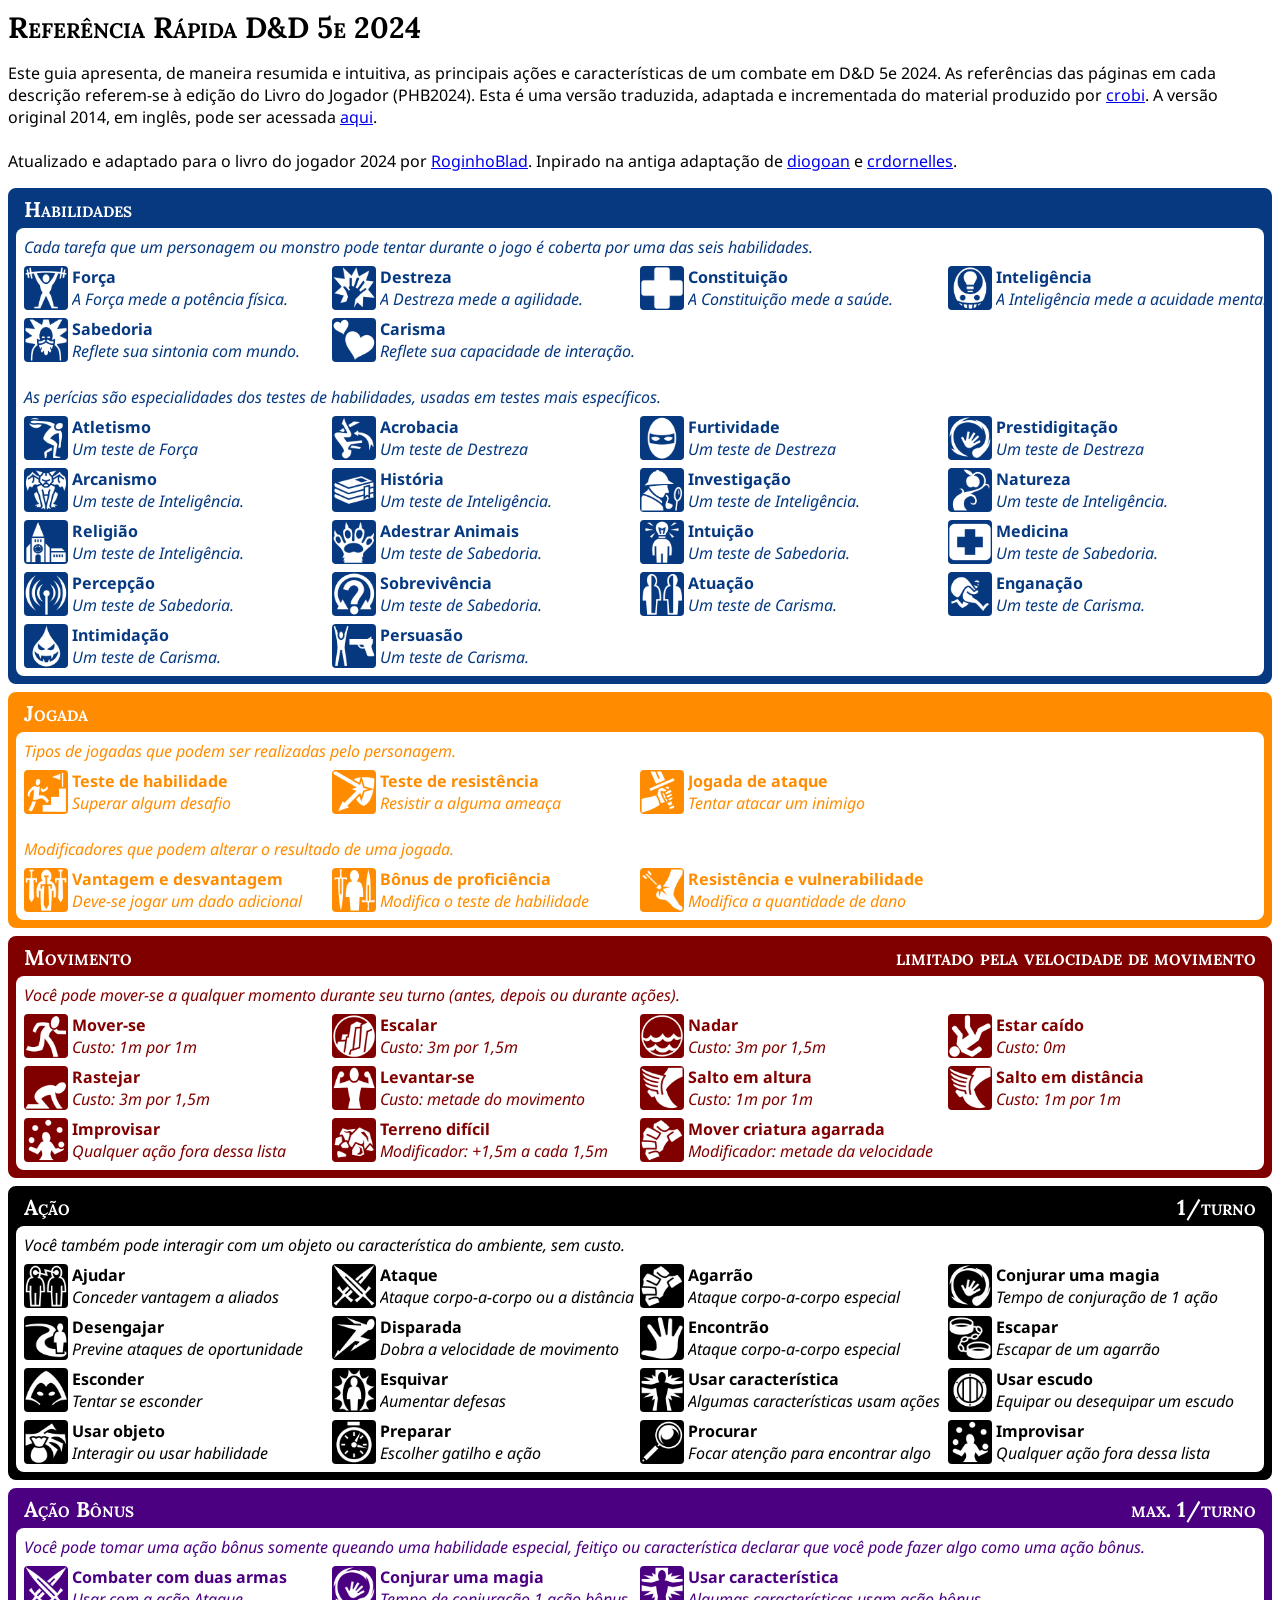
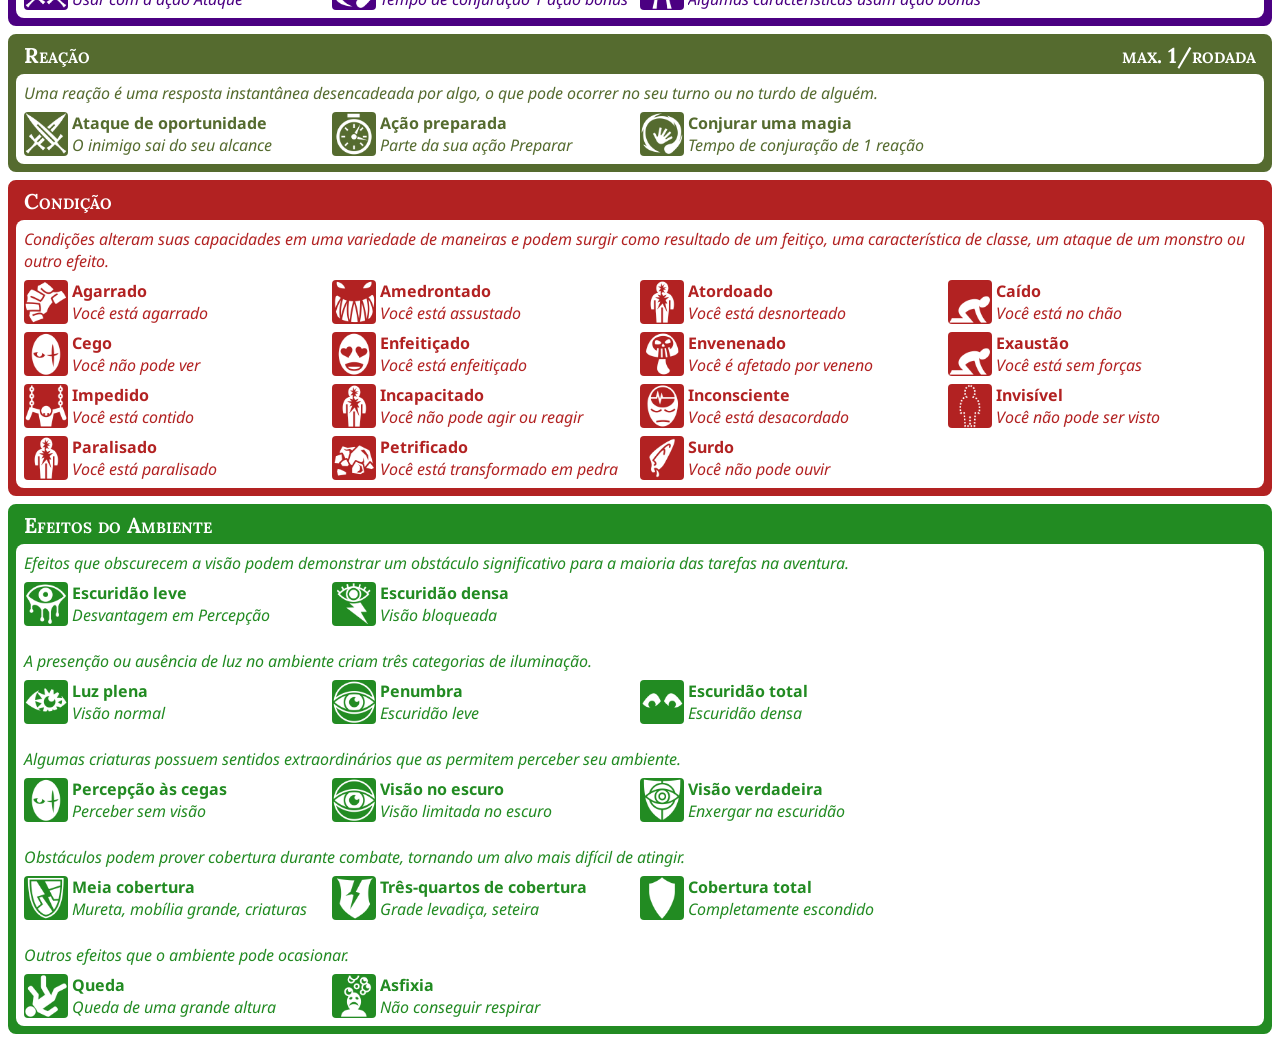
==== commit 2d70d53c: "Update index.html" ====
--- a/index.html
+++ b/index.html
@@ -19,17 +19,16 @@
 
 <body class="page-background">
     <div class="page fontsize" data-size="fullscreen">
-        <div class="main-title">Referência Rápida D&D 5e</div>
+        <div class="main-title">Referência Rápida D&D 5e 2024</div>
         <div class="description">Este guia apresenta, de maneira resumida e intuitiva, as principais ações e
-            características de um combate em D&D 5e. As referências das páginas em cada descrição referem-se à edição do
-            Livro do Jogador (PHB) traduzida para o português. Esta é uma versão traduzida, adaptada e incrementada do
-            material produzido por <a href="https://github.com/crobi">crobi</a> (para maior fidelidade, algumas
-            descrições foram retiradas diretamente da tradução do Livro do Jogador). A versão original, em inglês, pode
+            características de um combate em D&D 5e 2024. As referências das páginas em cada descrição referem-se à edição do
+            Livro do Jogador (PHB2024). Esta é uma versão traduzida, adaptada e incrementada do
+            material produzido por <a href="https://github.com/crobi">crobi</a>. A versão original 2014, em inglês, pode
             ser acessada <a href="https://crobi.github.io/dnd5e-quickref/preview/quickref.html">aqui</a>.
             <br>
             <br>
-            Traduzido para o português por <a href="https://github.com/diogoan">diogoan</a>.
-            Com adições de <a href="https://github.com/crdornelles">crdornelles</a>.
+            Atualizado e adaptado para o livro do jogador 2024 por <a href="https://https://github.com/RoginhoBlad">RoginhoBlad</a>.
+            Inpirado na antiga adaptação de <a href="https://github.com/diogoan">diogoan</a> e <a href="https://github.com/crdornelles">crdornelles</a>.
         </div>
 
         <!-- Abilities section -->
@@ -204,4 +203,4 @@
     <script type="text/javascript" src="js/quickref.js" charset="utf-8"></script>
 </body>
 
-</html>+</html>
--- a/css/quickref.css
+++ b/css/quickref.css
@@ -1,6 +1,9 @@
 /* ------------------------------------------------------------------------- */
 /* Sections */
 /* ------------------------------------------------------------------------- */
+.background-color {
+    background-color: black;
+}
 .section-container {
     border: 8px solid;
     border-radius: 8px;
@@ -134,11 +137,11 @@
 /* Colors */
 /* ------------------------------------------------------------------------- */
 #section-ability, #section-ability .item-icon {
-    background-color: grey;
-    border-color: grey;
+    background-color: #063980;
+    border-color: #063980;
 }
 #section-ability .text {
-    color: grey;
+    color: #063980;
 }
 
 #section-roll, #section-roll .item-icon {
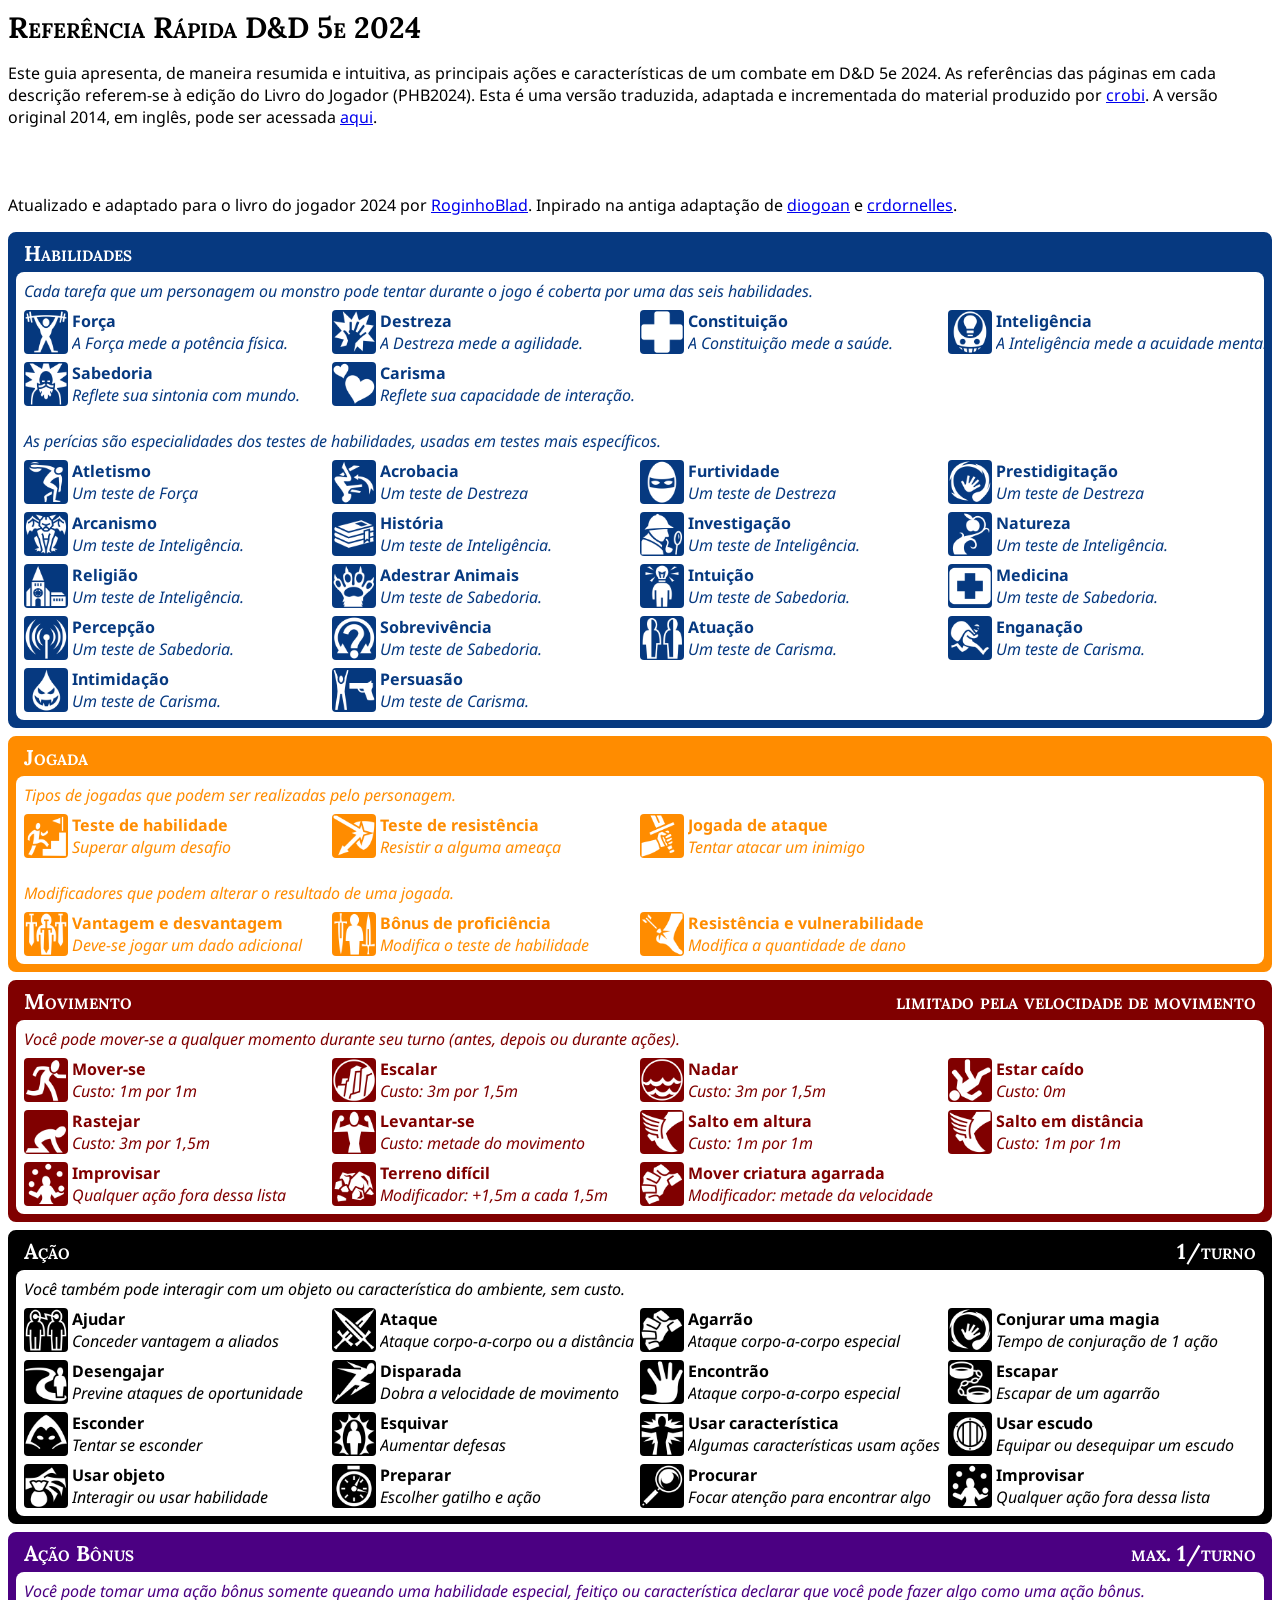
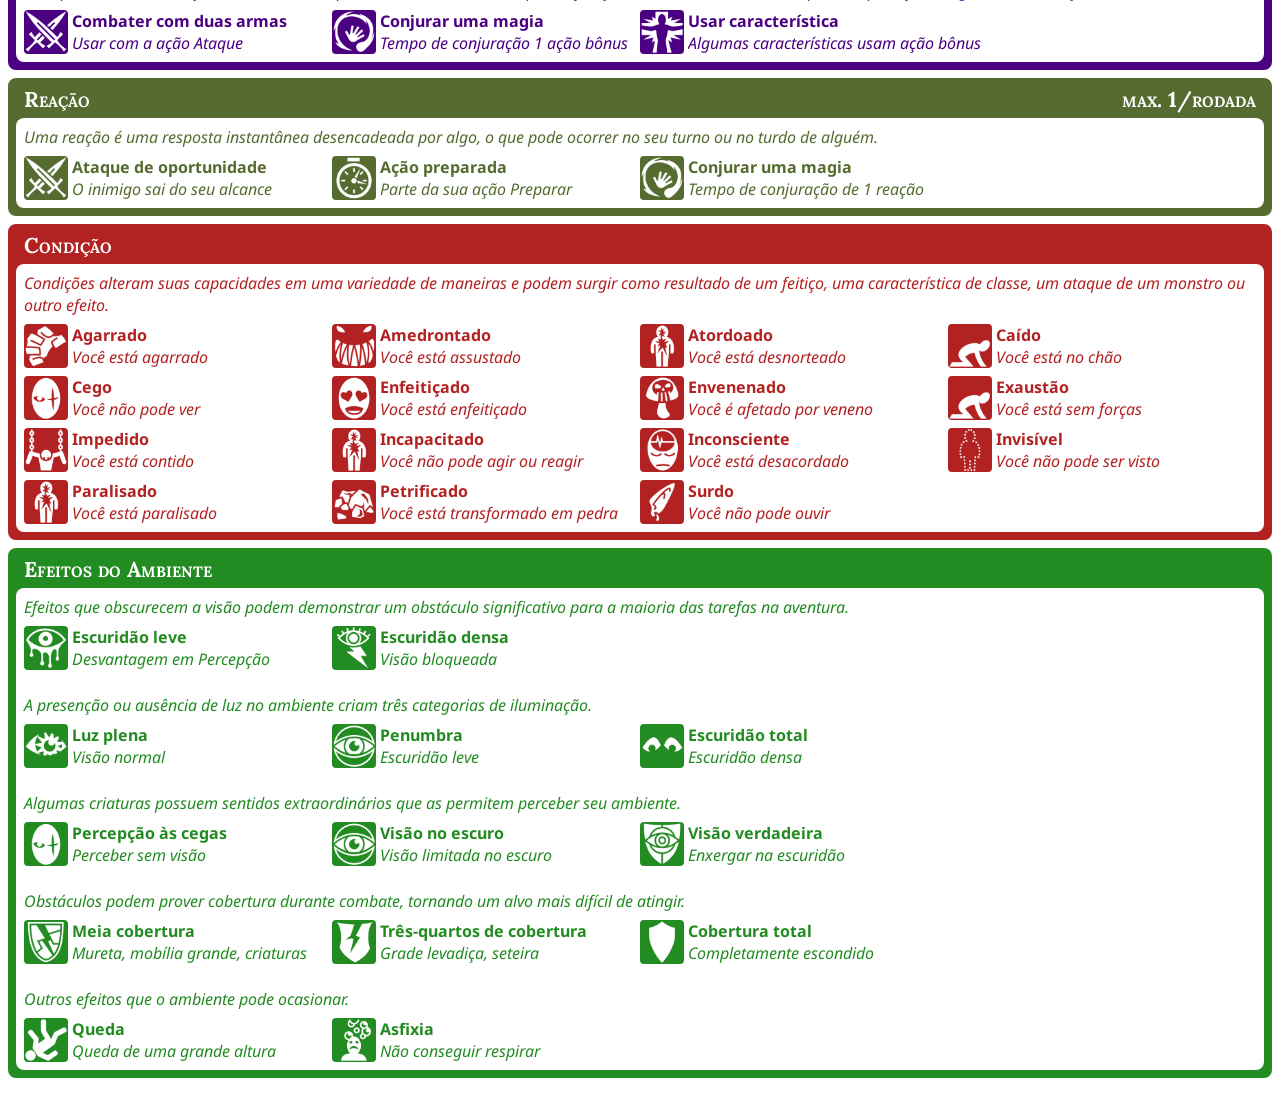
==== commit 542d7d58: "Update index.html" ====
--- a/index.html
+++ b/index.html
@@ -4,7 +4,7 @@
 <head>
     <meta charset="utf-8" />
     <meta name="viewport" content="width=device-width, initial-scale=1">
-    <title>Referência Rápida D&D 5e</title>
+    <title>Referência Rápida D&D 5e 2024</title>
     <!-- CSS -->
     <link rel="stylesheet" type="text/css" href="css/quickref.css">
     <link rel="stylesheet" type="text/css" href="css/icons.css">
@@ -27,6 +27,8 @@
             ser acessada <a href="https://crobi.github.io/dnd5e-quickref/preview/quickref.html">aqui</a>.
             <br>
             <br>
+            <br>
+            <br>
             Atualizado e adaptado para o livro do jogador 2024 por <a href="https://https://github.com/RoginhoBlad">RoginhoBlad</a>.
             Inpirado na antiga adaptação de <a href="https://github.com/diogoan">diogoan</a> e <a href="https://github.com/crdornelles">crdornelles</a>.
         </div>
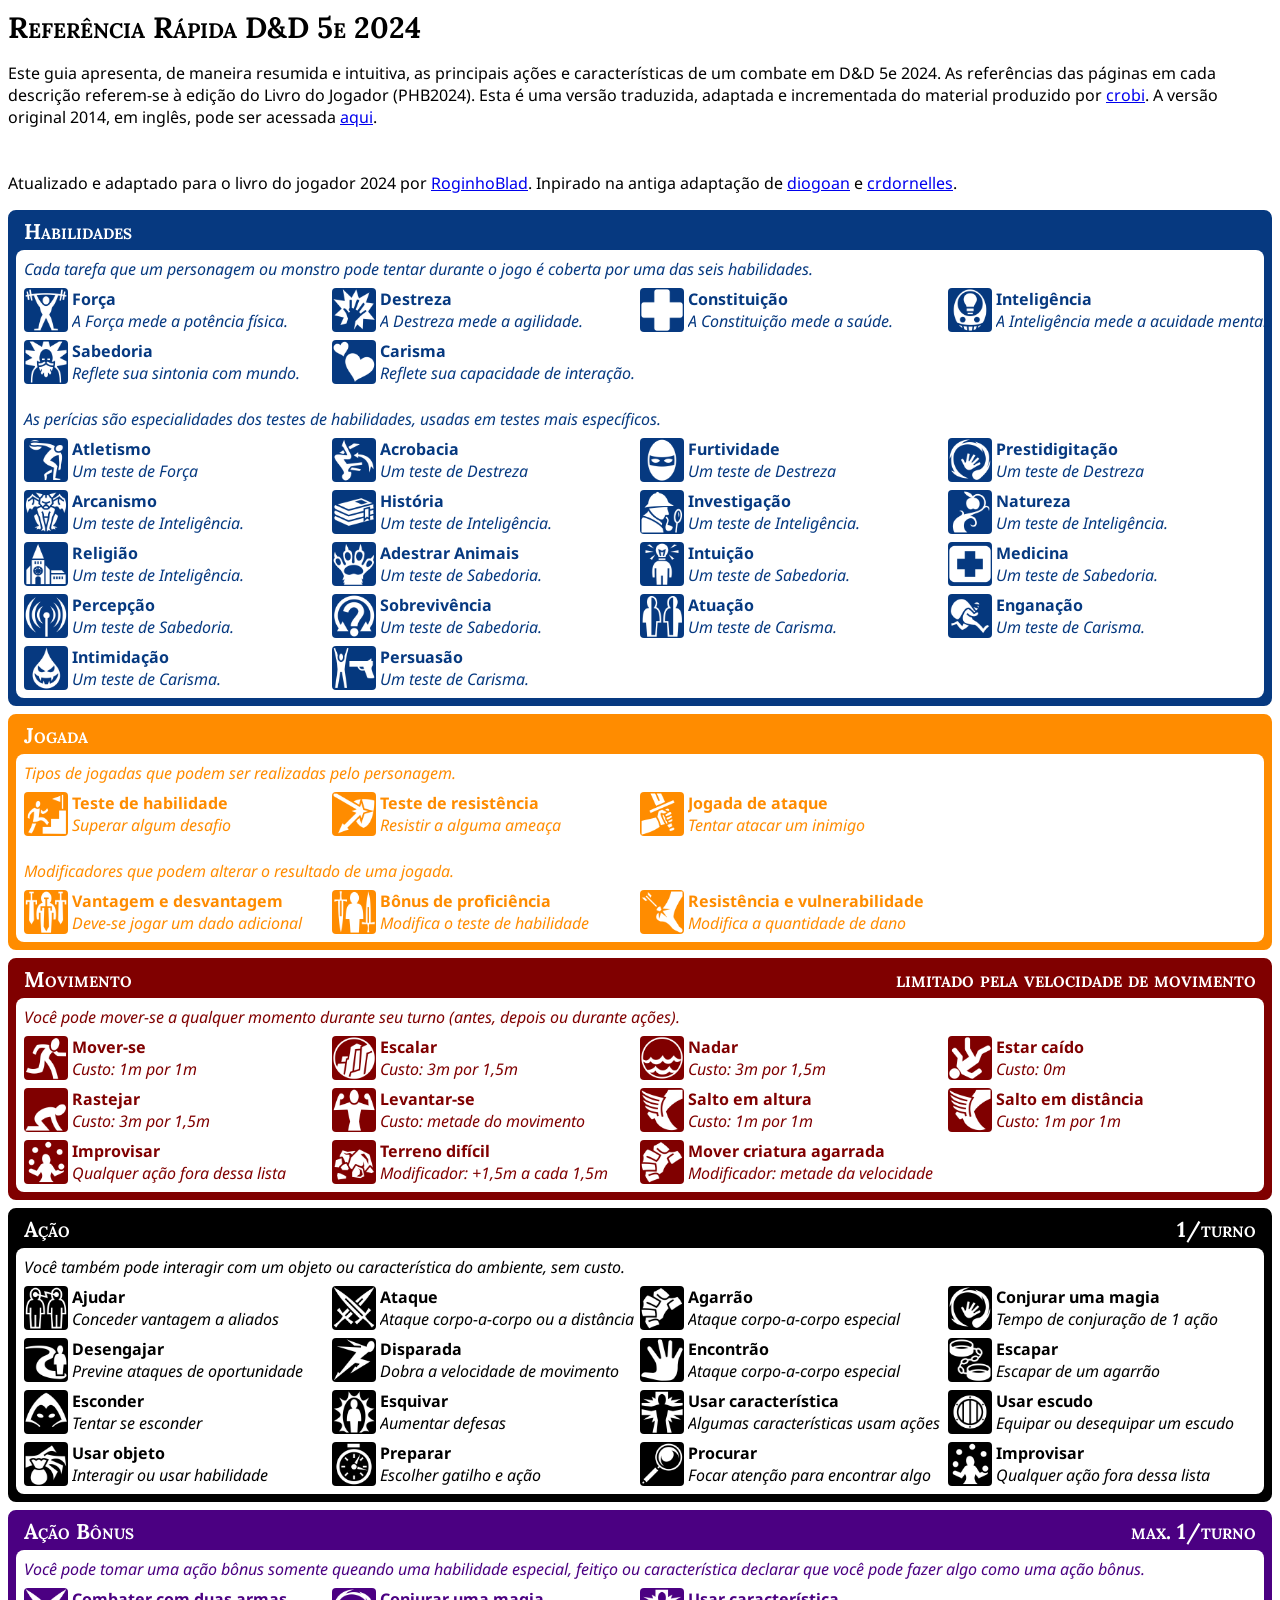
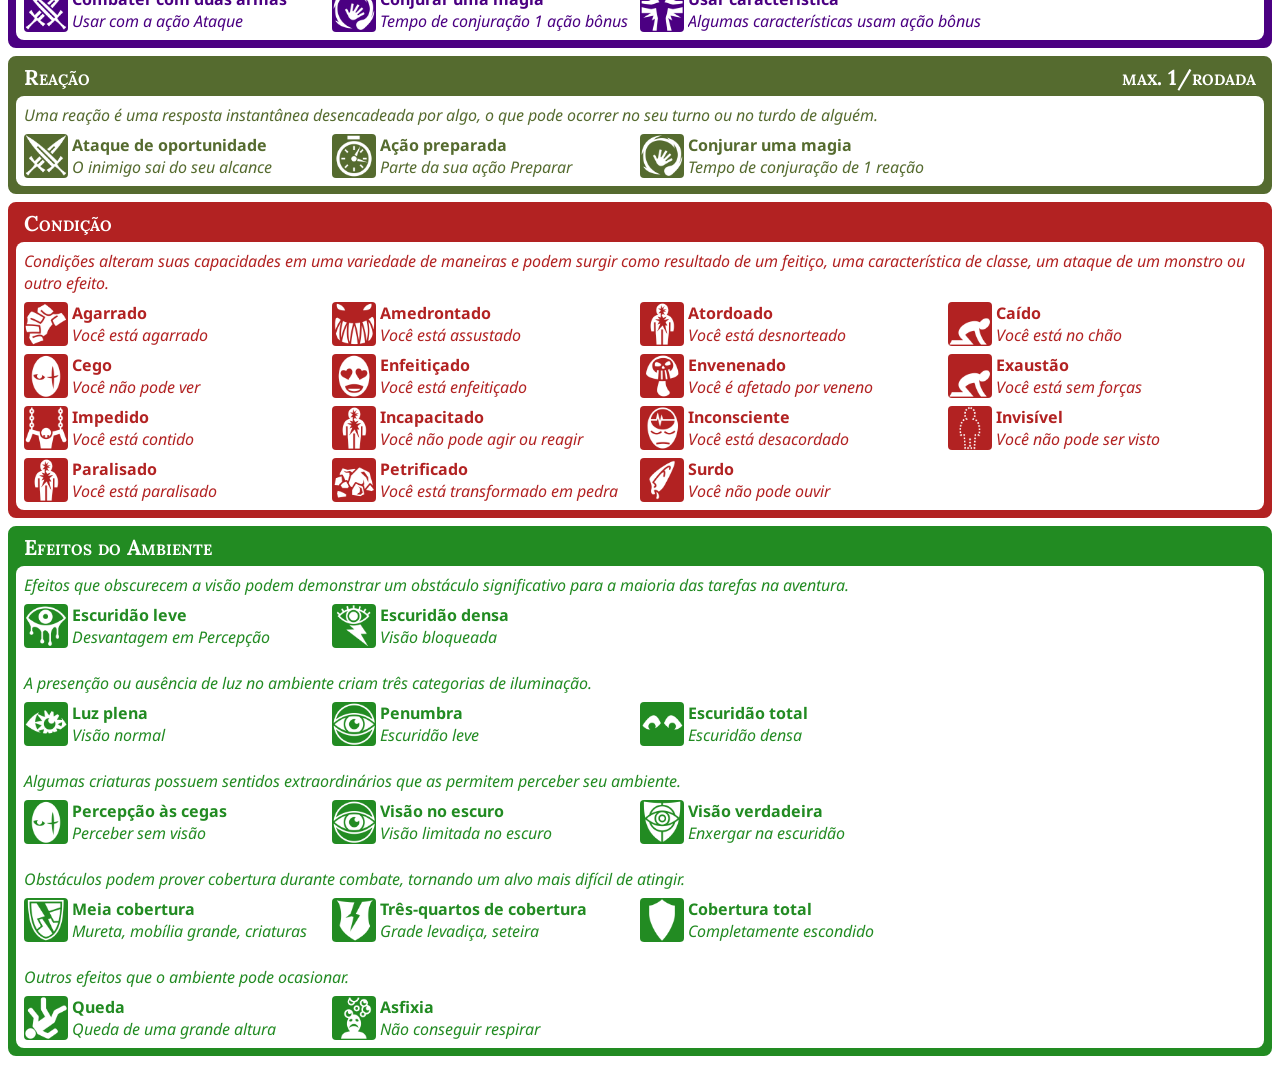
==== commit fcd042c7: "Update index.html" ====
--- a/index.html
+++ b/index.html
@@ -28,8 +28,7 @@
             <br>
             <br>
             <br>
-            <br>
-            Atualizado e adaptado para o livro do jogador 2024 por <a href="https://https://github.com/RoginhoBlad">RoginhoBlad</a>.
+            Atualizado e adaptado para o livro do jogador 2024 por <a href="https://github.com/RoginhoBlad">RoginhoBlad</a>.
             Inpirado na antiga adaptação de <a href="https://github.com/diogoan">diogoan</a> e <a href="https://github.com/crdornelles">crdornelles</a>.
         </div>
 
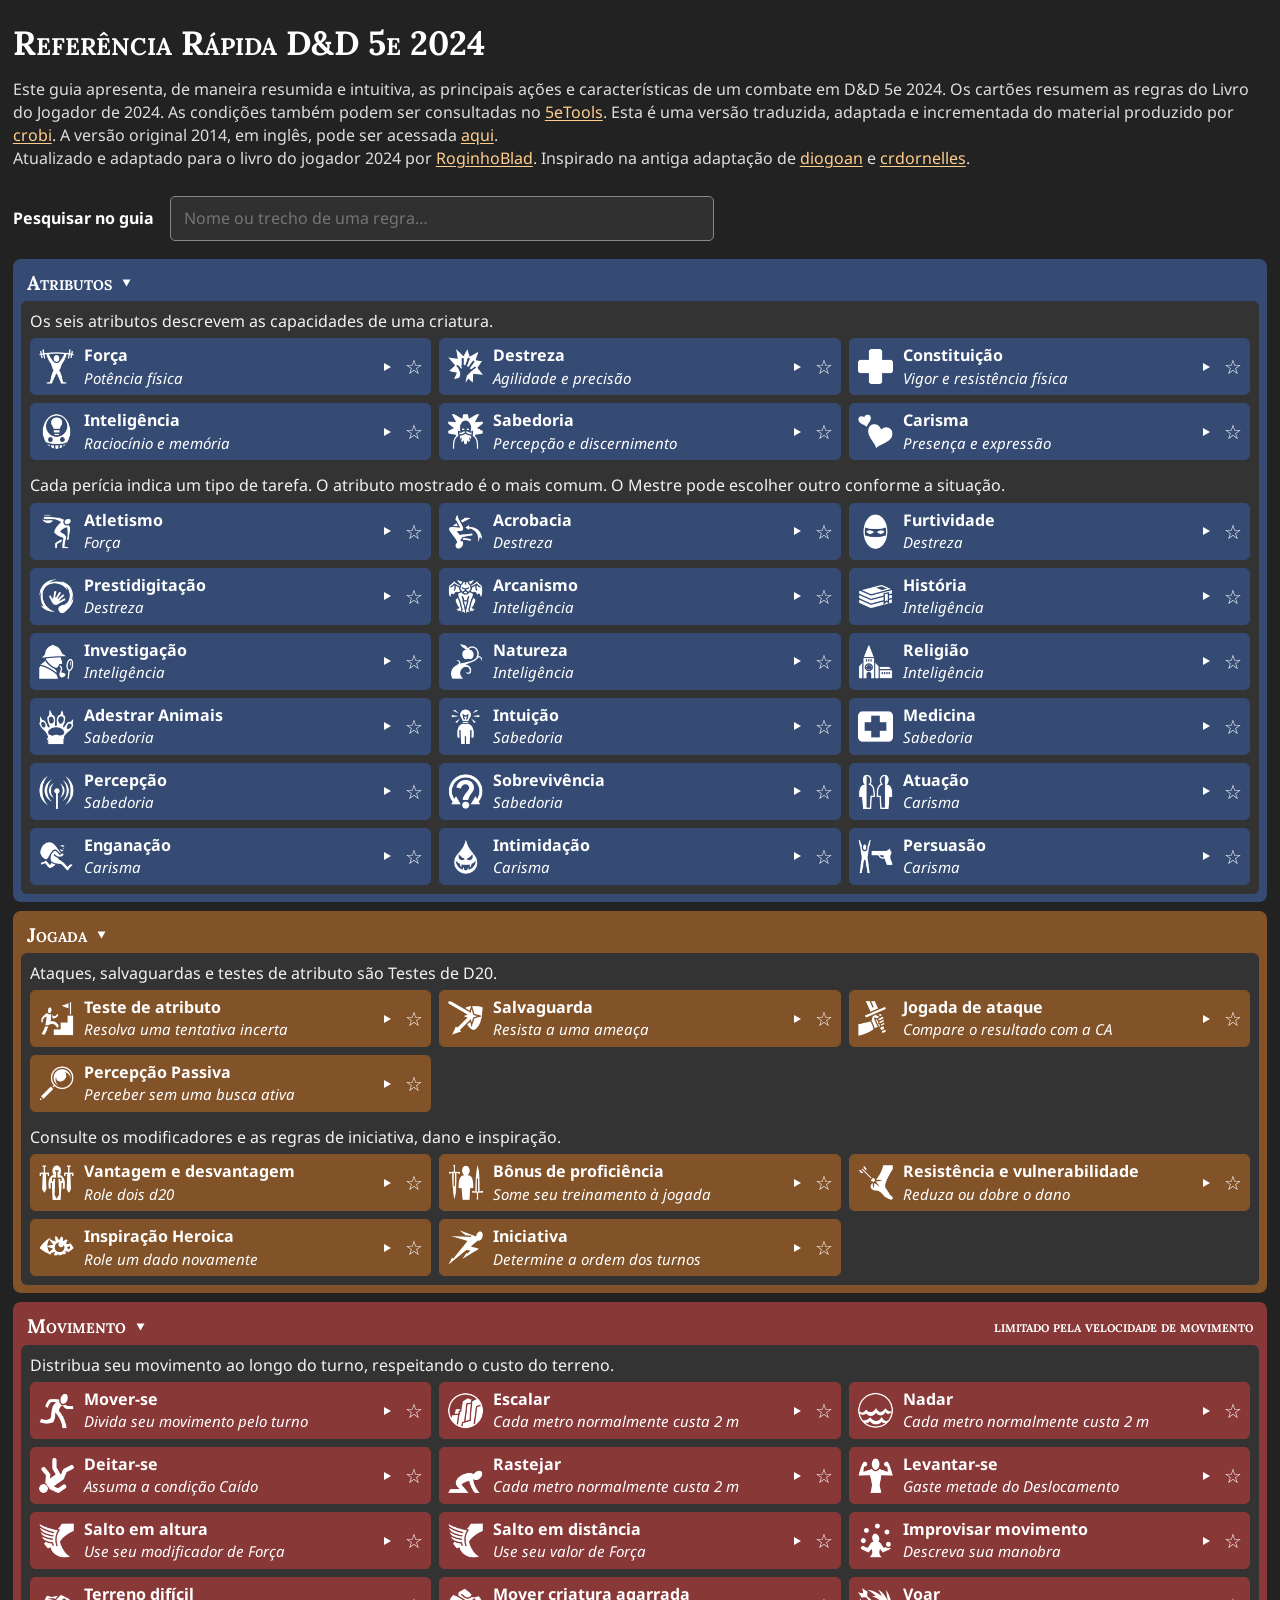
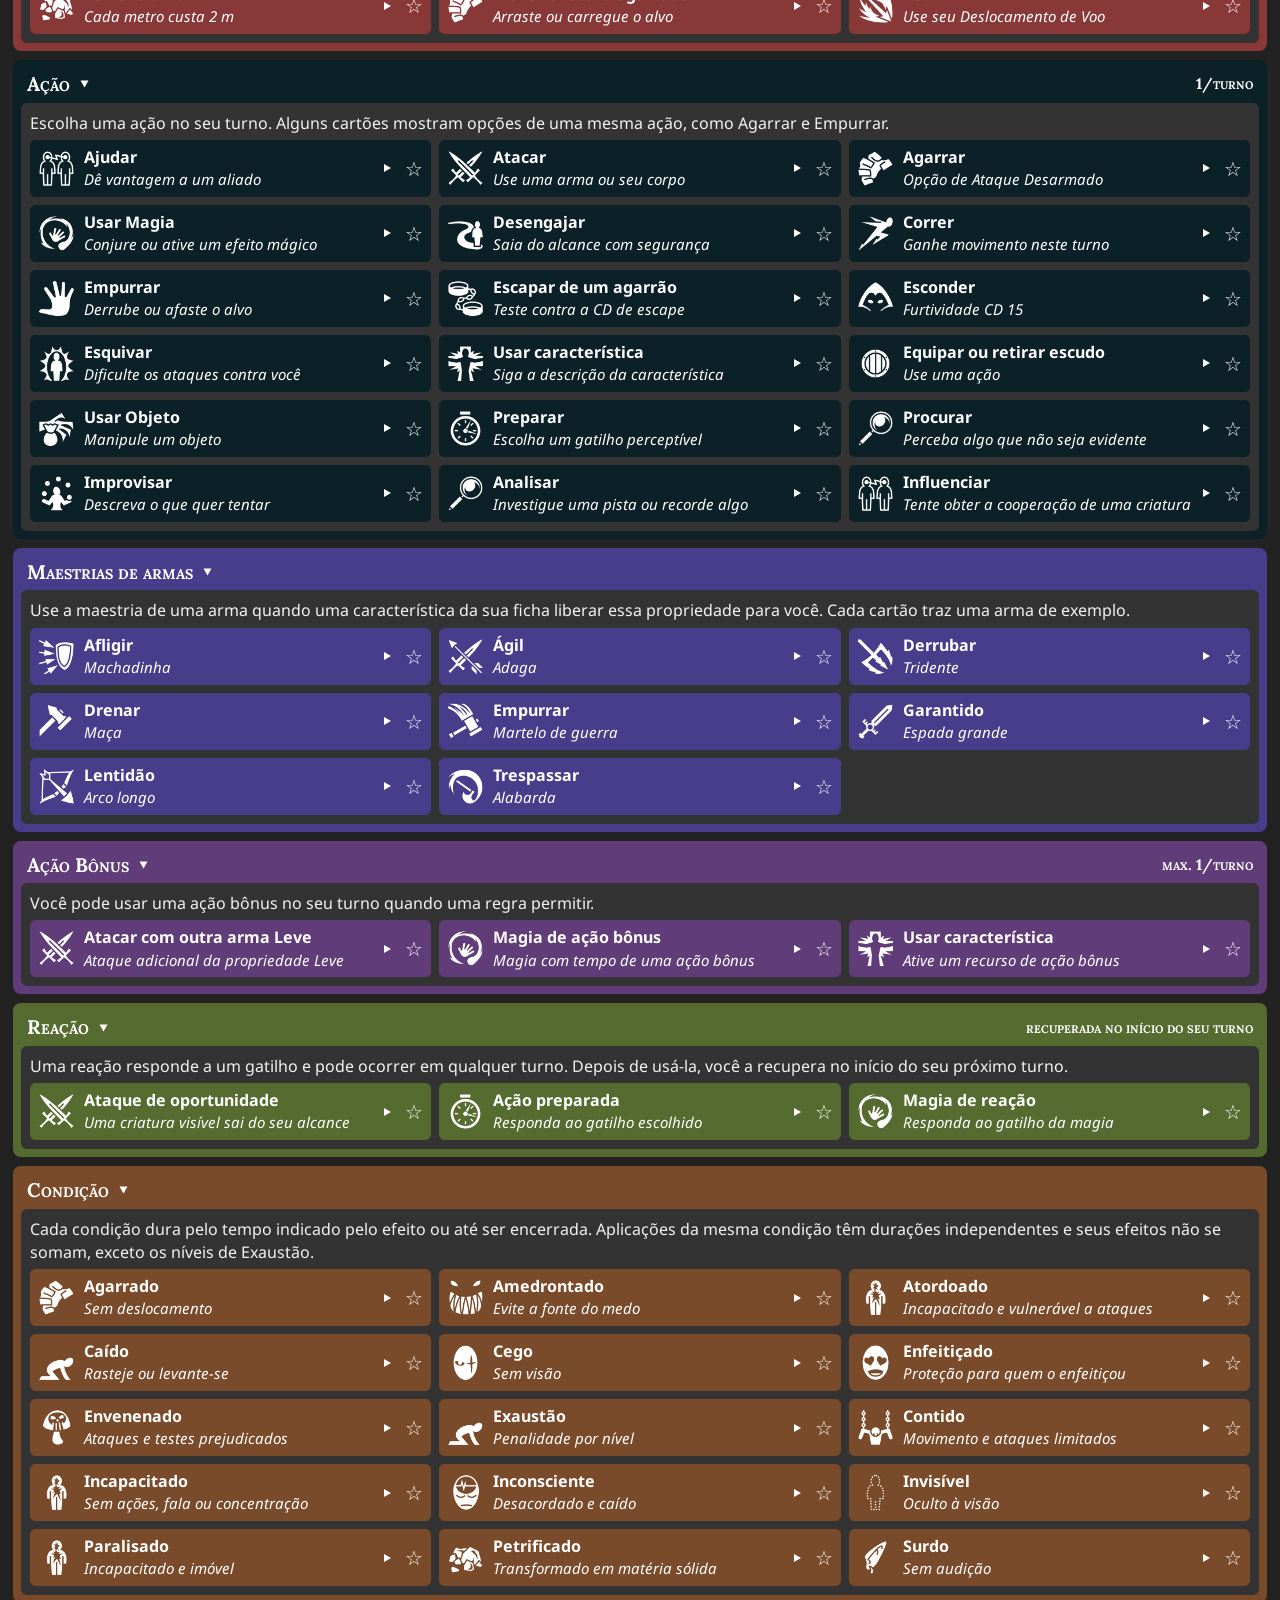
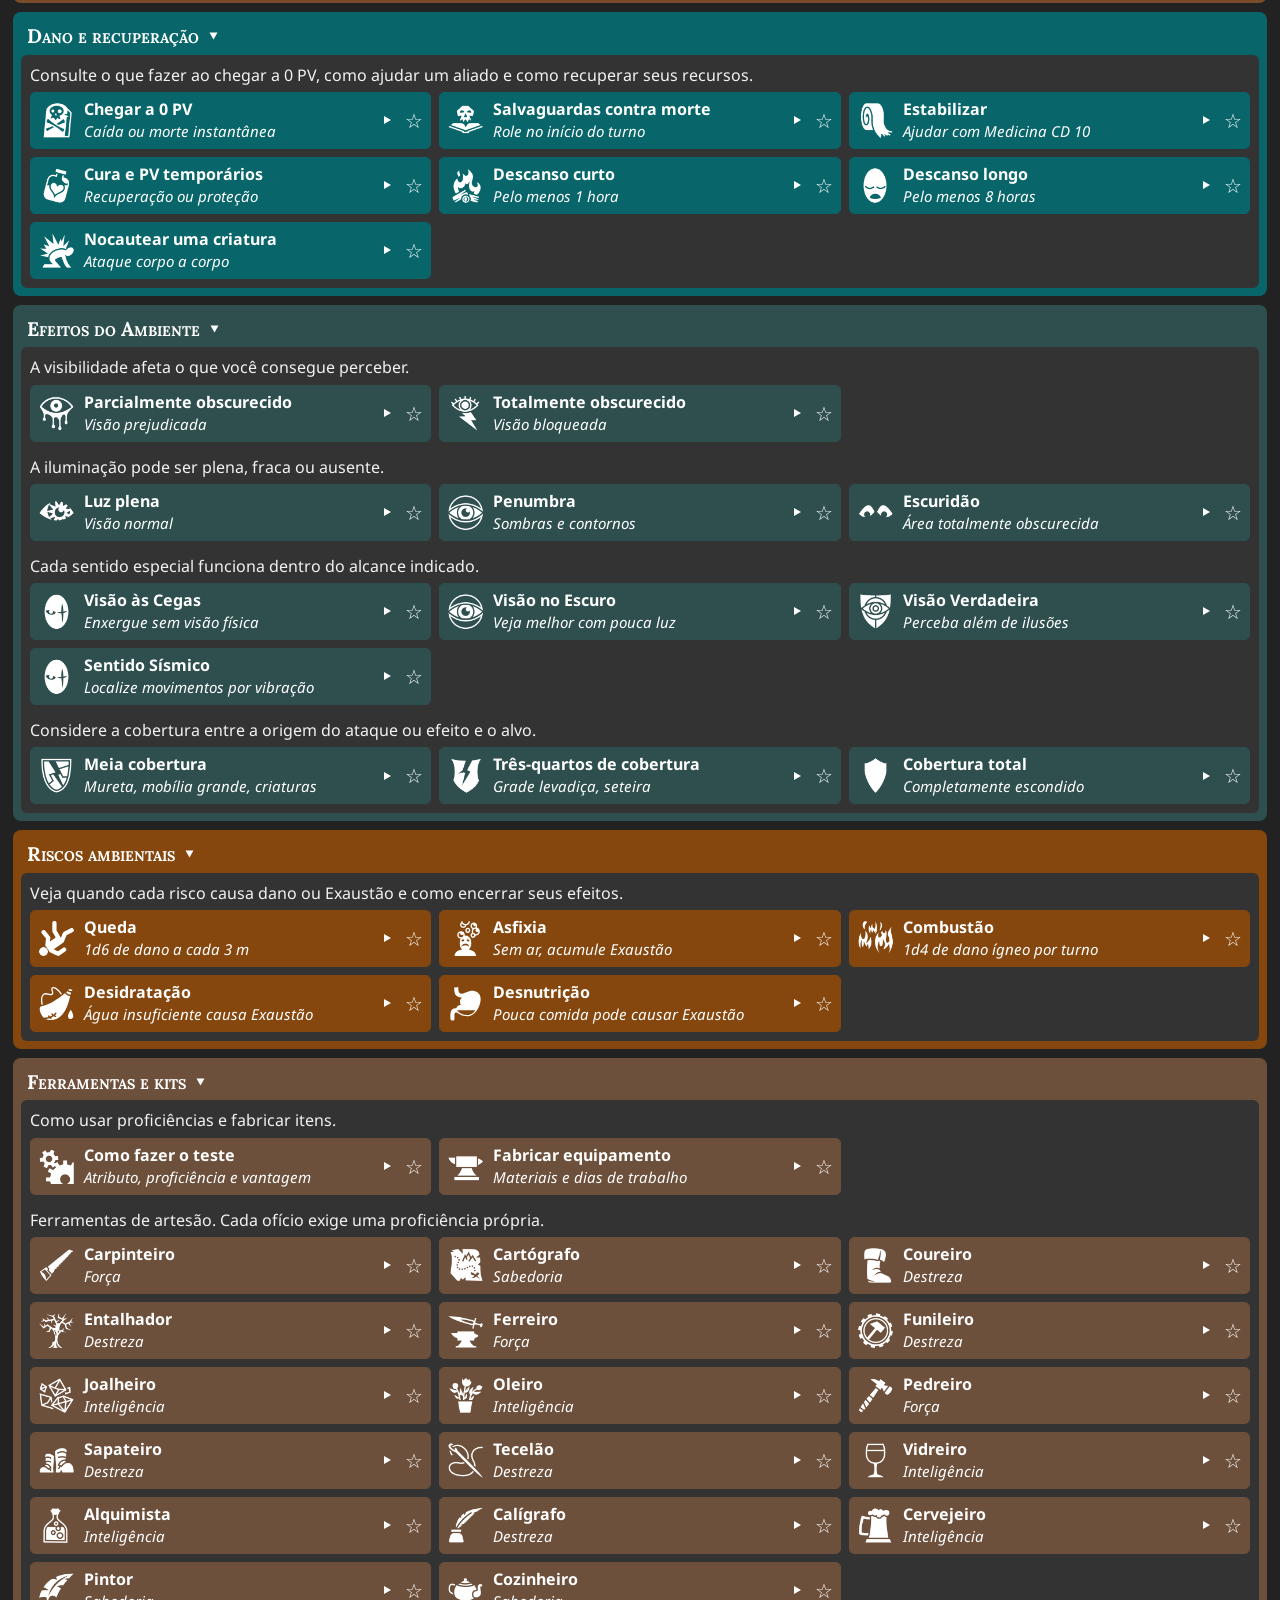
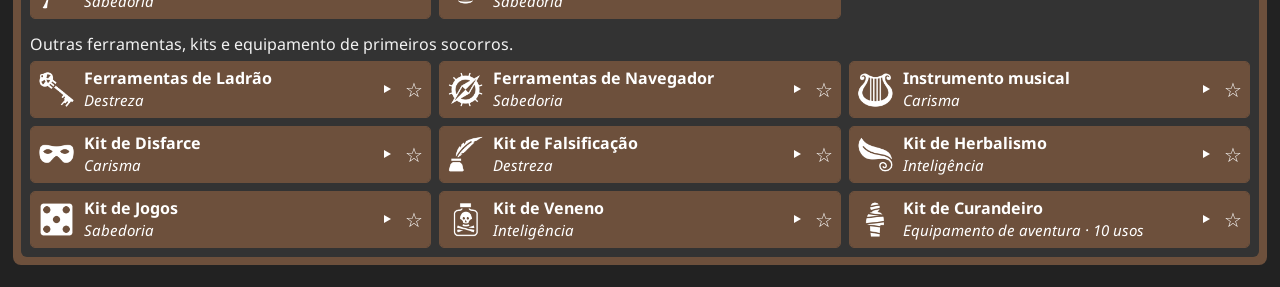
==== commit 492f1cf7: "Nova Versão Fiz e achei legal" ====
--- a/index.html
+++ b/index.html
@@ -21,31 +21,23 @@
     <div class="page fontsize" data-size="fullscreen">
         <div class="main-title">Referência Rápida D&D 5e 2024</div>
         <div class="description">Este guia apresenta, de maneira resumida e intuitiva, as principais ações e
-            características de um combate em D&D 5e 2024. As referências das páginas em cada descrição referem-se à edição do
-            Livro do Jogador (PHB2024). Esta é uma versão traduzida, adaptada e incrementada do
+            características de um combate em D&D 5e 2024. Os cartões resumem as regras do Livro do Jogador de 2024. As condições também podem ser consultadas no <a href="https://5e.tools/index.html">5eTools</a>. Esta é uma versão traduzida, adaptada e incrementada do
             material produzido por <a href="https://github.com/crobi">crobi</a>. A versão original 2014, em inglês, pode
             ser acessada <a href="https://crobi.github.io/dnd5e-quickref/preview/quickref.html">aqui</a>.
             <br>
             <br>
             <br>
             Atualizado e adaptado para o livro do jogador 2024 por <a href="https://github.com/RoginhoBlad">RoginhoBlad</a>.
-            Inpirado na antiga adaptação de <a href="https://github.com/diogoan">diogoan</a> e <a href="https://github.com/crdornelles">crdornelles</a>.
+            Inspirado na antiga adaptação de <a href="https://github.com/diogoan">diogoan</a> e <a href="https://github.com/crdornelles">crdornelles</a>.
         </div>
 
         <!-- Abilities section -->
         <div id="section-ability" class="section-container">
-            <div class="section-title">
-                Habilidades
-            </div>
+            <div class="section-title">Atributos</div>
             <div class="section-content">
-                <div class="section-row section-subtitle text fontsize">
-                    Cada tarefa que um personagem ou monstro pode tentar durante o jogo é coberta por uma das seis
-                    habilidades.
-                </div>
+                <div class="section-row section-subtitle text fontsize">Os seis atributos descrevem as capacidades de uma criatura.</div>
                 <div class="section-row" id="ability-types"></div>
-                <div class="section-row section-subtitle text fontsize">
-                    As perícias são especialidades dos testes de habilidades, usadas em testes mais específicos.
-                </div>
+                <div class="section-row section-subtitle text fontsize">Cada perícia indica um tipo de tarefa. O atributo mostrado é o mais comum. O Mestre pode escolher outro conforme a situação.</div>
                 <div class="section-row" id="ability-sub-types"></div>
 
             </div>
@@ -57,13 +49,9 @@
                 Jogada
             </div>
             <div class="section-content">
-                <div class="section-row section-subtitle text fontsize">
-                    Tipos de jogadas que podem ser realizadas pelo personagem.
-                </div>
+                <div class="section-row section-subtitle text fontsize">Ataques, salvaguardas e testes de atributo são Testes de D20.</div>
                 <div class="section-row" id="roll-types"></div>
-                <div class="section-row section-subtitle text fontsize">
-                    Modificadores que podem alterar o resultado de uma jogada.
-                </div>
+                <div class="section-row section-subtitle text fontsize">Consulte os modificadores e as regras de iniciativa, dano e inspiração.</div>
                 <div class="section-row" id="roll-mods"></div>
             </div>
         </div>
@@ -74,9 +62,7 @@
                 Movimento <span class="float-right">limitado pela velocidade de movimento</span>
             </div>
             <div class="section-content">
-                <div class="section-row section-subtitle text fontsize">
-                    Você pode mover-se a qualquer momento durante seu turno (antes, depois ou durante ações).
-                </div>
+                <div class="section-row section-subtitle text fontsize">Distribua seu movimento ao longo do turno, respeitando o custo do terreno.</div>
                 <div class="section-row" id="basic-movement">
                 </div>
             </div>
@@ -88,23 +74,19 @@
                 Ação <span class="float-right">1/turno</span>
             </div>
             <div class="section-content">
-                <div class="section-row section-subtitle text fontsize">
-                    Você também pode interagir com um objeto ou característica do ambiente, sem custo.
-                </div>
+                <div class="section-row section-subtitle text fontsize">Escolha uma ação no seu turno. Alguns cartões mostram opções de uma mesma ação, como Agarrar e Empurrar.</div>
                 <div class="section-row" id="basic-actions"></div>
             </div>
         </div>
 
+        <div class="section-container" id="section-mastery"><div class="section-title">Maestrias de armas</div><div class="section-content"><div class="section-row section-subtitle text fontsize">Use a maestria de uma arma quando uma característica da sua ficha liberar essa propriedade para você. Cada cartão traz uma arma de exemplo.</div><div class="section-row" id="mastery-cards"></div></div></div>
         <!-- Bonus action section -->
         <div id="section-bonus-action" class="section-container">
             <div class="section-title">
                 Ação Bônus <span class="float-right">max. 1/turno</span>
             </div>
             <div class="section-content">
-                <div class="section-row section-subtitle text fontsize">
-                    Você pode tomar uma ação bônus somente queando uma habilidade especial, feitiço ou característica
-                    declarar que você pode fazer algo como uma ação bônus.
-                </div>
+                <div class="section-row section-subtitle text fontsize">Você pode usar uma ação bônus no seu turno quando uma regra permitir.</div>
                 <div class="section-row" id="basic-bonus-actions"></div>
             </div>
         </div>
@@ -112,13 +94,10 @@
         <!-- Reaction section -->
         <div id="section-reaction" class="section-container">
             <div class="section-title">
-                Reação <span class="float-right">max. 1/rodada</span>
+                Reação <span class="float-right">recuperada no início do seu turno</span>
             </div>
             <div class="section-content">
-                <div class="section-row section-subtitle text fontsize">
-                    Uma reação é uma resposta instantânea desencadeada por algo, o que pode
-                    ocorrer no seu turno ou no turdo de alguém.
-                </div>
+                <div class="section-row section-subtitle text fontsize">Uma reação responde a um gatilho e pode ocorrer em qualquer turno. Depois de usá-la, você a recupera no início do seu próximo turno.</div>
                 <div class="section-row" id="basic-reactions"></div>
             </div>
         </div>
@@ -129,11 +108,16 @@
                 Condição
             </div>
             <div class="section-content">
-                <div class="section-row section-subtitle text fontsize">
-                    Condições alteram suas capacidades em uma variedade de maneiras e podem surgir como
-                    resultado de um feitiço, uma característica de classe, um ataque de um monstro ou outro efeito.
-                </div>
+                <div class="section-row section-subtitle text fontsize">Cada condição dura pelo tempo indicado pelo efeito ou até ser encerrada. Aplicações da mesma condição têm durações independentes e seus efeitos não se somam, exceto os níveis de Exaustão.</div>
                 <div class="section-row" id="basic-conditions"></div>
+            </div>
+        </div>
+
+        <div id="section-recovery" class="section-container">
+            <div class="section-title">Dano e recuperação</div>
+            <div class="section-content">
+                <div class="section-row section-subtitle text fontsize">Consulte o que fazer ao chegar a 0 PV, como ajudar um aliado e como recuperar seus recursos.</div>
+                <div class="section-row" id="recovery-cards"></div>
             </div>
         </div>
 
@@ -143,53 +127,29 @@
                 Efeitos do Ambiente
             </div>
             <div class="section-content">
-                <div class="section-row section-subtitle text fontsize">
-                    Efeitos que obscurecem a visão podem demonstrar um obstáculo significativo para a maioria das
-                    tarefas na aventura.
-                </div>
+                <div class="section-row section-subtitle text fontsize">A visibilidade afeta o que você consegue perceber.</div>
                 <div class="section-row" id="environment-obscurance"></div>
-                <div class="section-row section-subtitle text fontsize">
-                    A presenção ou ausência de luz no ambiente criam três categorias de iluminação.
-                </div>
+                <div class="section-row section-subtitle text fontsize">A iluminação pode ser plena, fraca ou ausente.</div>
                 <div class="section-row" id="environment-light"></div>
-                <div class="section-row section-subtitle text fontsize">
-                    Algumas criaturas possuem sentidos extraordinários que as permitem perceber seu ambiente.
-                </div>
+                <div class="section-row section-subtitle text fontsize">Cada sentido especial funciona dentro do alcance indicado.</div>
                 <div class="section-row" id="environment-vision"></div>
-                <div class="section-row section-subtitle text fontsize">
-                    Obstáculos podem prover cobertura durante combate, tornando um alvo mais difícil de atingir.
-                </div>
+                <div class="section-row section-subtitle text fontsize">Considere a cobertura entre a origem do ataque ou efeito e o alvo.</div>
                 <div class="section-row" id="environment-cover"></div>
-                <div class="section-row section-subtitle text fontsize">
-                    Outros efeitos que o ambiente pode ocasionar.
-                </div>
+            </div>
+        </div>
+        <div id="section-hazards" class="section-container">
+            <div class="section-title">Riscos ambientais</div>
+            <div class="section-content">
+                <div class="section-row section-subtitle text fontsize">Veja quando cada risco causa dano ou Exaustão e como encerrar seus efeitos.</div>
                 <div class="section-row" id="environment-other"></div>
             </div>
         </div>
+        <div class="section-container" id="section-tools"><div class="section-title">Ferramentas e kits</div><div class="section-content"><div class="section-row section-subtitle text fontsize">Como usar proficiências e fabricar itens.</div><div class="section-row" id="tool-basics"></div>
+<div class="section-row section-subtitle text fontsize">Ferramentas de artesão. Cada ofício exige uma proficiência própria.</div><div class="section-row" id="artisan-cards"></div>
+<div class="section-row section-subtitle text fontsize">Outras ferramentas, kits e equipamento de primeiros socorros.</div><div class="section-row" id="kit-cards"></div></div></div>
 
-    </div>
 
-    <!-- Modal -->
-    <div class="modal" id="modal" tabindex="-1">
-        <div class="modal-backdrop" id="modal-backdrop"></div>
-        <div class="modal-dialog modalsize">
-            <div class="section-container modal-container" id="modal-container">
-                <div class="section-title" id="modal-title">
-                    Modal title<span class="float-right">Action</span>
-                </div>
-                <div class="section-content">
-                    <div class="section-row section-subtitle text" id="modal-subtitle">
-                        Subtitle
-                    </div>
-                    <div class="section-row text">
-                        <div id="modal-bullets">
-                        </div>
-                    </div>
-                    <div class="section-row text" id="modal-reference">
-                    </div>
-                </div>
-            </div>
-        </div>
+
     </div>
 
     <!-- Data -->
@@ -200,6 +160,8 @@
     <script type="text/javascript" src="js/data_bonusaction.js" charset="utf-8"></script>
     <script type="text/javascript" src="js/data_reaction.js" charset="utf-8"></script>
     <script type="text/javascript" src="js/data_condition.js" charset="utf-8"></script>
+    <script type="text/javascript" src="js/data_equipment.js" charset="utf-8"></script>
+    <script type="text/javascript" src="js/data_recovery.js" charset="utf-8"></script>
     <script type="text/javascript" src="js/data_environment.js" charset="utf-8"></script>
     <script type="text/javascript" src="js/quickref.js" charset="utf-8"></script>
 </body>
--- a/css/quickref.css
+++ b/css/quickref.css
@@ -1,356 +1,54 @@
-/* ------------------------------------------------------------------------- */
-/* Sections */
-/* ------------------------------------------------------------------------- */
-.background-color {
-    background-color: black;
-}
-.section-container {
-    border: 8px solid;
-    border-radius: 8px;
-    box-sizing: border-box;
-    position: relative;
-    display: flex;
-    flex-direction: column;
-    /*font-family: Arial;*/
-    font-family: 'Noto Sans', 'Myriad Pro', Calibri, Helvetica, Arial, sans-serif;
-    width:100%;
-    margin-bottom:8px;
-    page-break-inside: avoid;
-}
-
-.section-content {
-    padding:8px;
-    padding-bottom: 0;
-    border-radius: 8px;
-    margin-top: 0;
-    background-color: white;
-    border-color: inherit;
-    font-size: inherit;
-}
-
-.section-title {
-    height: 32px;
-    padding-left: 8px;
-    padding-right: 8px;
-    font-family: Lora, 'Calisto MT', 'Bookman Old Style', Bookman, 'Goudy Old Style', Garamond, 'Hoefler Text', 'Bitstream Charter', Georgia, serif;
-    font-variant: small-caps;
-    font-weight: bold;
-    background-color: inherit;
-    color: white;
-    font-size: 16pt;
-}
-
-.main-title {
-    font-family: Lora, 'Calisto MT', 'Bookman Old Style', Bookman, 'Goudy Old Style', Garamond, 'Hoefler Text', 'Bitstream Charter', Georgia, serif;
-    font-variant: small-caps;
-    font-weight: bold;
-    font-size: 22pt;
-    margin-bottom:16px;
-}
-
-.description {
-    font-family: 'Noto Sans', 'Myriad Pro', Calibri, Helvetica, Arial, sans-serif;
-    width:100%;
-    margin-bottom:16px;
-    page-break-inside: avoid;
-}
-
-.float-right {
-    float: right;
-}
-
-.section-subtitle, #modal-reference {
-    display: block;
-    margin-bottom: 8px;
-    font-size: inherit;
-    font-style: italic;
-}
-
-#modal-reference {
-    margin-top: 1em;
-}
-
-.section-row {
-    font-size: inherit;
-}
-
-.section-row:before, .section-row:after{
-    display: table;
-    content: " ";
-    clear: both;
-}
-
-.section-row + .section-subtitle {
-    margin-top: 1em;
-}
-
-/* ------------------------------------------------------------------------- */
-/* Items */
-/* ------------------------------------------------------------------------- */
-
-.item {
-    margin-bottom: 8px;
-    float: left;
-    display: flex;
-    font-size: inherit;
-    vertical-align: top;
-    box-sizing: border-box;
-    cursor: pointer;
-}
-
-.item-icon {
-    float: left;
-    flex: 0 0 auto;
-    background-repeat: no-repeat;
-    background-size: contain;
-    box-sizing: border-box;
-    border-radius: 4px;
-    display: inline-block;
-    margin-right: 4px;
-}
-
-.item-title {
-    font-weight: bold;
-    font-size: inherit;
-    overflow: hidden;
-    text-overflow: ellipsis;
-    white-space: nowrap;
-}
-
-.item-desc {
-    font-style: italic;
-    font-size: inherit;
-    overflow: hidden;
-    text-overflow: ellipsis;
-    white-space: nowrap;
-}
-
-.item-text-container {
-    flex: 1;
-    padding-right: 4px;
-    font-size: inherit;
-    height: 100%;
-}
-
-
-/* ------------------------------------------------------------------------- */
-/* Colors */
-/* ------------------------------------------------------------------------- */
-#section-ability, #section-ability .item-icon {
-    background-color: #063980;
-    border-color: #063980;
-}
-#section-ability .text {
-    color: #063980;
-}
-
-#section-roll, #section-roll .item-icon {
-    background-color: darkorange;
-    border-color: darkorange;
-}
-#section-roll .text {
-    color: darkorange;
-}
-
-#section-movement, #section-movement .item-icon {
-    background-color: maroon;
-    border-color: maroon;
-}
-#section-movement .text {
-    color: maroon;
-}
-
-#section-action, #section-action .item-icon {
-    background-color: black;
-    border-color: black;
-}
-#section-action .text {
-    color: black;
-}
-
-#section-bonus-action, #section-bonus-action .item-icon {
-    background-color: indigo;
-    border-color: indigo;
-}
-#section-bonus-action .text {
-    color: indigo;
-}
-
-#section-reaction, #section-reaction .item-icon {
-    background-color: DarkOliveGreen ;
-    border-color: DarkOliveGreen ;
-}
-#section-reaction .text {
-    color: DarkOliveGreen ;
-}
-
-#section-condition, #section-condition .item-icon {
-    background-color: FireBrick;
-    border-color: FireBrick;
-}
-#section-condition .text {
-    color: FireBrick;
-}
-
-#section-environment, #section-environment .item-icon {
-    background-color: ForestGreen;
-    border-color: ForestGreen;
-}
-#section-environment .text {
-    color: ForestGreen;
-}
-
-
-/* ------------------------------------------------------------------------- */
-/* Page container */
-/* ------------------------------------------------------------------------- */
-
-body {
-    display: flex;
-    justify-content:center;
-    align-content:center;
-}
-
-/* ------------------------------------------------------------------------- */
-/* Misc */
-/* ------------------------------------------------------------------------- */
-
-.hidden {
-    display: none;
-}
-
-ul {
-    padding-left: 20px;
-}
-
-p, hr {
-    margin-top: 0.5em;
-    margin-bottom: 0.5em;
-}
-
-hr {
-    border: 0px;
-    border-top: 1px solid gray;
-}
-
-p:first-child {
-    margin-top: 1em;
-}
-
-/* ------------------------------------------------------------------------- */
-/* Modal */
-/* ------------------------------------------------------------------------- */
-.modal-open {
-    overflow: hidden;
-}
-
-.modal-open .modal {
-    overflow-x: hidden;
-    overflow-y: auto;
-}
-
-.modal {
-    position: fixed;
-    top: 0;
-    right: 0;
-    bottom: 0;
-    left: 0;
-    z-index: 1040;
-    overflow: hidden;
-    outline: 0;
-    display: none;
-}
-
-.modal-visible {
-    display: block;
-}
-
-.modal-dialog {
-    position: relative;
-    width: auto;
-    margin: 8px;
-}
-
-.modal-backdrop {
-    position: absolute;
-    top: 0;
-    right: 0;
-    left: 0;
-    background-color: #888;
-    opacity: .75;
-    overflow: hidden;
-}
-
-.modal-container {
-    background-clip: padding-box;
-    outline: 0;
-    box-shadow: 0 3px 9px rgba(0,0,0,.5);
-}
-
-.modal-footer {
-    padding: 15px;
-    text-align: right;
-    border-top: 1px solid #e5e5e5;
-}
-
-
-/* ------------------------------------------------------------------------- */
-/* Viewport sizes */
-/* ------------------------------------------------------------------------- */
-
-/* Smart phone, portrait */
-@media (min-width:    0px) and (max-width:  479px) {
-    .fontsize { font-size: 12pt; } 
-    .iconsize { width: 44px; height: 44px;} 
-    .itemsize { height: 44px; width: 100%; } 
-    .modalsize {} 
-}
-
-/* Smart phone, landscape */
-@media (min-width:  480px) and (max-width:  767px) {
-    .fontsize { font-size: 11pt; }
-    .iconsize { width: 40px; height: 40px;}
-    .itemsize { height: 40px; width:  50%; }
-    .modalsize {}
-}
-
-/* Tablet, portrait */
-@media (min-width:  768px) and (max-width:  991px) {
-    .fontsize { font-size: 11pt; }
-    .iconsize { width: 40px; height: 40px;}
-    .itemsize { height: 40px; width:  33%; }
-    .modalsize { width: 600px; margin: 30px auto; }
-}
-
-/* Tablet, landscape */
-@media (min-width:  992px) and (max-width: 1199px) {
-    .fontsize { font-size: 12pt; }
-    .iconsize { width: 44px; height: 44px;}
-    .itemsize { height: 44px; width:  33%; }
-    .modalsize { width: 600px; margin: 30px auto; }
-}
-
-/* Small desktop screen */
-@media (min-width: 1200px) and (max-width: 1599px) {
-    .fontsize { font-size: 12pt; }
-    .iconsize { width: 44px; height: 44px;}
-    .itemsize { height: 44px; width:  25%; }
-    .modalsize { width: 600px; margin: 30px auto; }
-}
-
-/* Large desktop screen */
-@media (min-width: 1600px) {
-    .fontsize { font-size: 12pt; }
-    .iconsize { width: 44px; height: 44px;}
-    .itemsize { height: 44px; width:  20%; }
-    .modalsize { width: 600px; margin: 30px auto; }
-}
-
-/* Print */
-@media print {
-    .fontsize { font-size: 10pt; }
-    .iconsize { width: 36px; height: 36px;}
-    .itemsize { height: 36px; width:  33%; }
-    .modalsize {}
-}
-
+:root { color-scheme:dark; background:#222; color:#fff; font:16px/1.45 "Noto Sans",Calibri,Arial,sans-serif; }
+* { box-sizing:border-box; }
+[hidden] { display:none !important; }
+body { margin:0; padding:clamp(6px,1vw,16px); }
+.page { max-width:1920px; margin:auto; }
+.main-title,.section-title { font-family:Lora,Georgia,serif; font-weight:bold; font-variant:small-caps; }
+.main-title { font-size:clamp(1.55rem,3vw,2.1rem); margin:6px 0 10px; }
+.description { color:#ddd; margin-bottom:14px; }
+a { color:#ffcd8c; text-underline-offset:.15em; }
+.description br + br { display:none; }
+button,input { font:inherit; color:inherit; }
+button { cursor:pointer; }
+button:focus-visible,input:focus-visible,a:focus-visible { outline:3px solid #ffde86; outline-offset:-3px; }
+.search-bar { display:flex; align-items:center; flex-wrap:wrap; gap:.55rem 1rem; padding:12px 0 18px; }
+.search-bar label { font-weight:bold; }
+.search-bar input { background:#303030; border:1px solid #888; border-radius:5px; padding:.6rem .85rem; width:min(100%,34rem); }
+.search-status { color:#ddd; }
+.section-container { --accent:#394b72; background:var(--accent); border-radius:8px; padding:6px 8px 8px; margin:0 0 9px; }
+#section-ability { --accent:#354b73; } #section-roll { --accent:#825229; }
+#section-movement { --accent:#893838; } #section-action { --accent:#0c2027; }
+#section-bonus-action { --accent:#603d78; } #section-reaction { --accent:#556b2f; }
+#section-condition { --accent:#7a4b2a; } #section-environment { --accent:#2f4f4f; }
+#section-tools { --accent:#6d503c; } #section-mastery { --accent:#483d8b; }
+#section-recovery { --accent:#08666b; } #section-hazards { --accent:#85470e; }
+#section-favorites { --accent:#70551f; }
+.section-title { display:flex; align-items:center; flex-wrap:wrap; gap:0 .75em; font-size:1.23rem; padding:1px 6px; }
+.section-title .float-right { font-size:.95rem; }
+.section-toggle { display:flex; flex:1 0 auto; align-items:center; gap:.55em; padding:3px 0; min-height:34px; font:inherit; border:0; background:transparent; text-align:left; }
+.section-toggle::after,.card-toggle::after { content:""; border:4px solid transparent; border-right:0; border-left:7px solid currentColor; }
+[aria-expanded="true"].section-toggle::after,[aria-expanded="true"].card-toggle::after { transform:rotate(90deg); }
+.section-content { background:#333; border-radius:6px; padding:9px; }
+.section-subtitle { margin:0 0 5px; color:#f2f2f2; }
+.card-grid { display:grid; grid-template-columns:repeat(3,minmax(0,1fr)); gap:8px; align-items:start; }
+.card-grid + .section-subtitle { margin-top:14px; }
+.rule-card { min-width:0; border:1px solid var(--accent); background:#2a2a2a; border-radius:5px; overflow:hidden; }
+.card-head { background:var(--accent); display:flex; align-items:center; }
+.card-toggle { flex:1; display:flex; align-items:center; gap:.55rem; min-width:0; min-height:52px; text-align:left; padding:5px 7px; border:0; background:transparent; }
+.card-toggle:hover,.section-toggle:hover,.favorite-star:hover { background:#ffffff10; }
+.card-toggle::after { margin-left:auto; flex:none; }
+.item-icon { width:37px; height:37px; flex:none; background-size:contain; background-position:center; background-repeat:no-repeat; }
+.card-label { min-width:0; overflow-wrap:anywhere; }
+.card-label strong,.card-label em { display:block; }
+.card-label em { font-size:.94em; }
+.favorite-star { align-self:stretch; border:0; padding:0 7px; background:transparent; font-size:1.25rem; }
+.favorite-star[aria-pressed="true"] { color:#ffda65; }
+.rule-body { padding:0 .8rem; }
+.rule-body p { margin:0; padding:1em 0; }
+.rule-body p+p { border-top:1px solid #555; }
+.rule-body .lead,.source { font-style:italic; }
+.source { color:#ddd; font-size:.9em; }
+.rule-link { color:#ffd89c; font-weight:600; }
+@media(max-width:950px){.card-grid{grid-template-columns:repeat(2,minmax(0,1fr))}}
+@media(max-width:590px){.card-grid{grid-template-columns:1fr}.section-title .float-right{font-size:.8rem}.section-title{font-size:1.05rem}.section-toggle{flex-basis:auto}}
+@media print { .search-bar,.favorite-star,#section-favorites{display:none} .rule-card{break-inside:avoid} }
--- a/css/icons.css
+++ b/css/icons.css
@@ -1335,4 +1335,9 @@
 .icon-zebra-shield { background-image: url(../img/zebra-shield.png);}
 .icon-zeus-sword { background-image: url(../img/zeus-sword.png);}
 .icon-zigzag-leaf { background-image: url(../img/zigzag-leaf.png);}
-.icon-zigzag-tune { background-image: url(../img/zigzag-tune.png);}+.icon-zigzag-tune { background-image: url(../img/zigzag-tune.png);}
+/* Delapouite, Game-icons.net, CC BY 3.0 (https://creativecommons.org/licenses/by/3.0/).
+   https://game-icons.net/1x1/delapouite/stomach.html
+   https://game-icons.net/1x1/delapouite/waterskin.html */
+.icon-stomach { background-image: url(../img/stomach.svg); }
+.icon-waterskin { background-image: url(../img/waterskin.svg); }
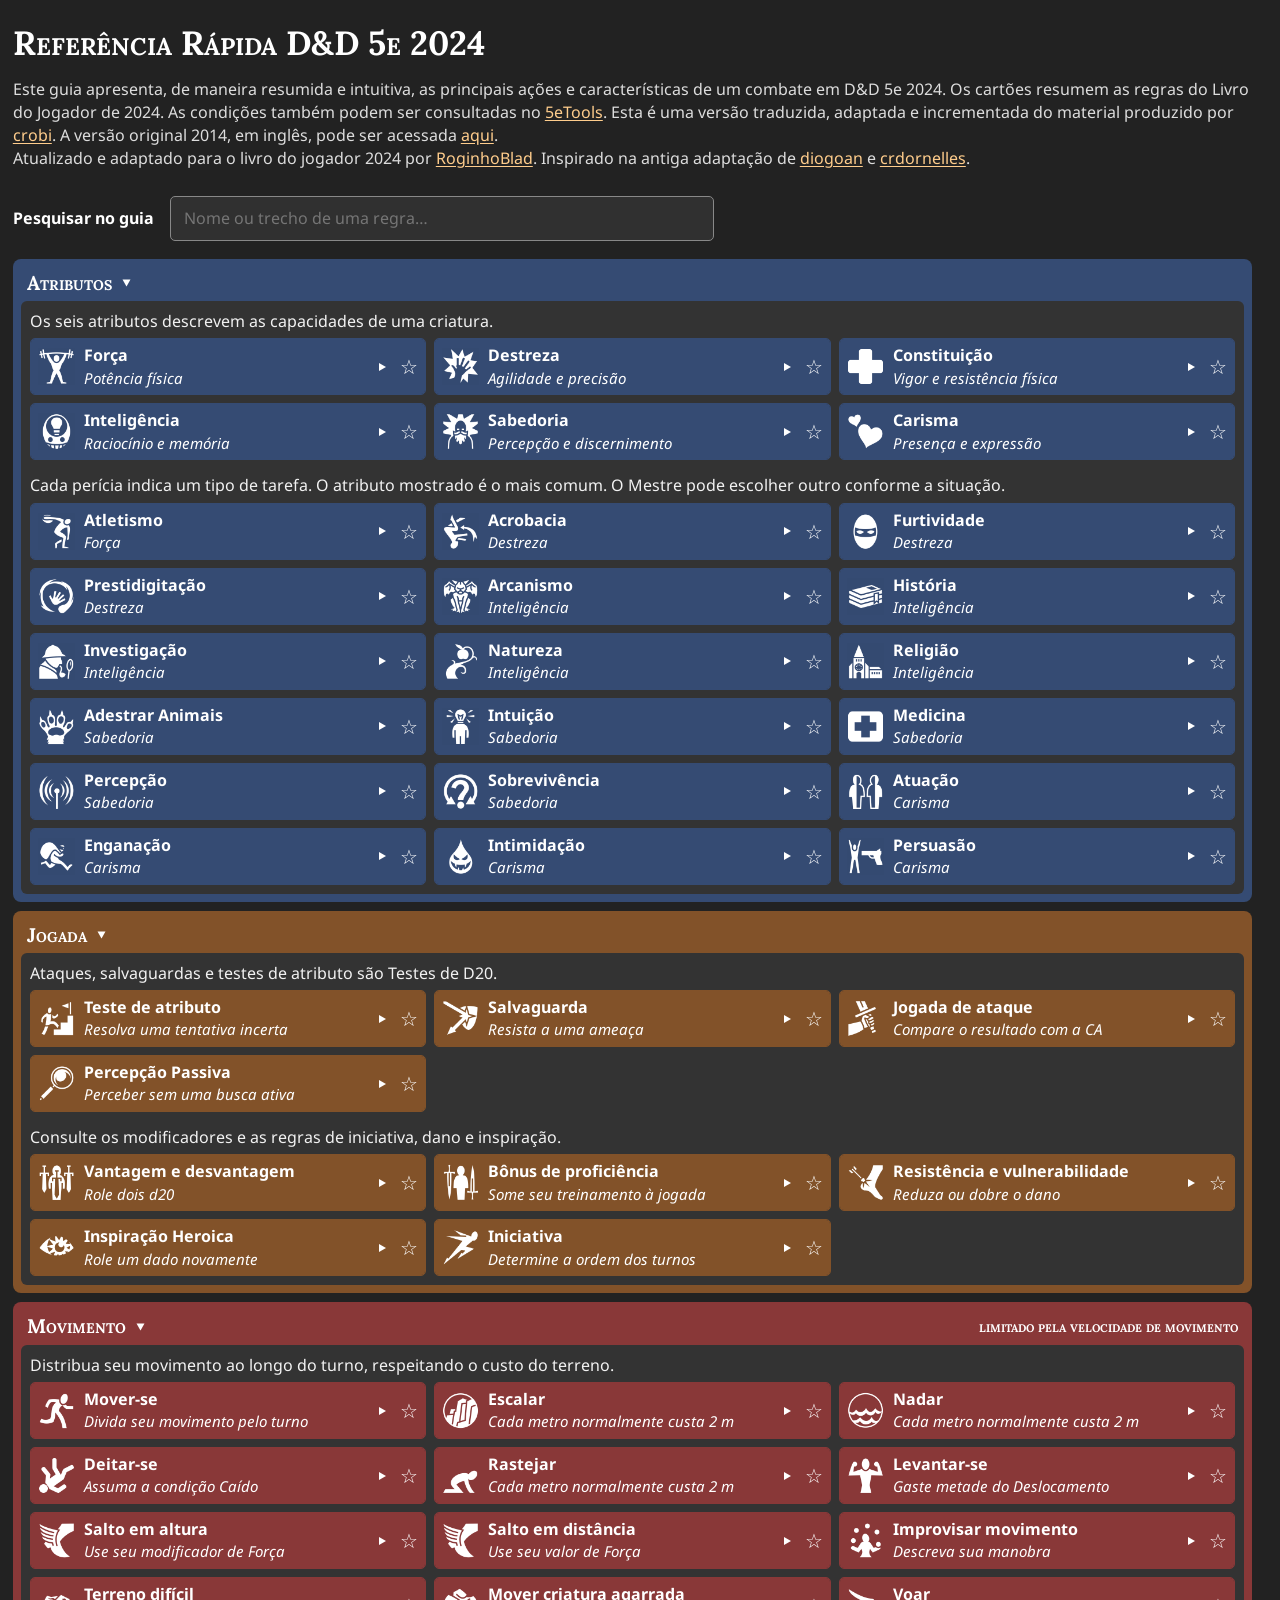
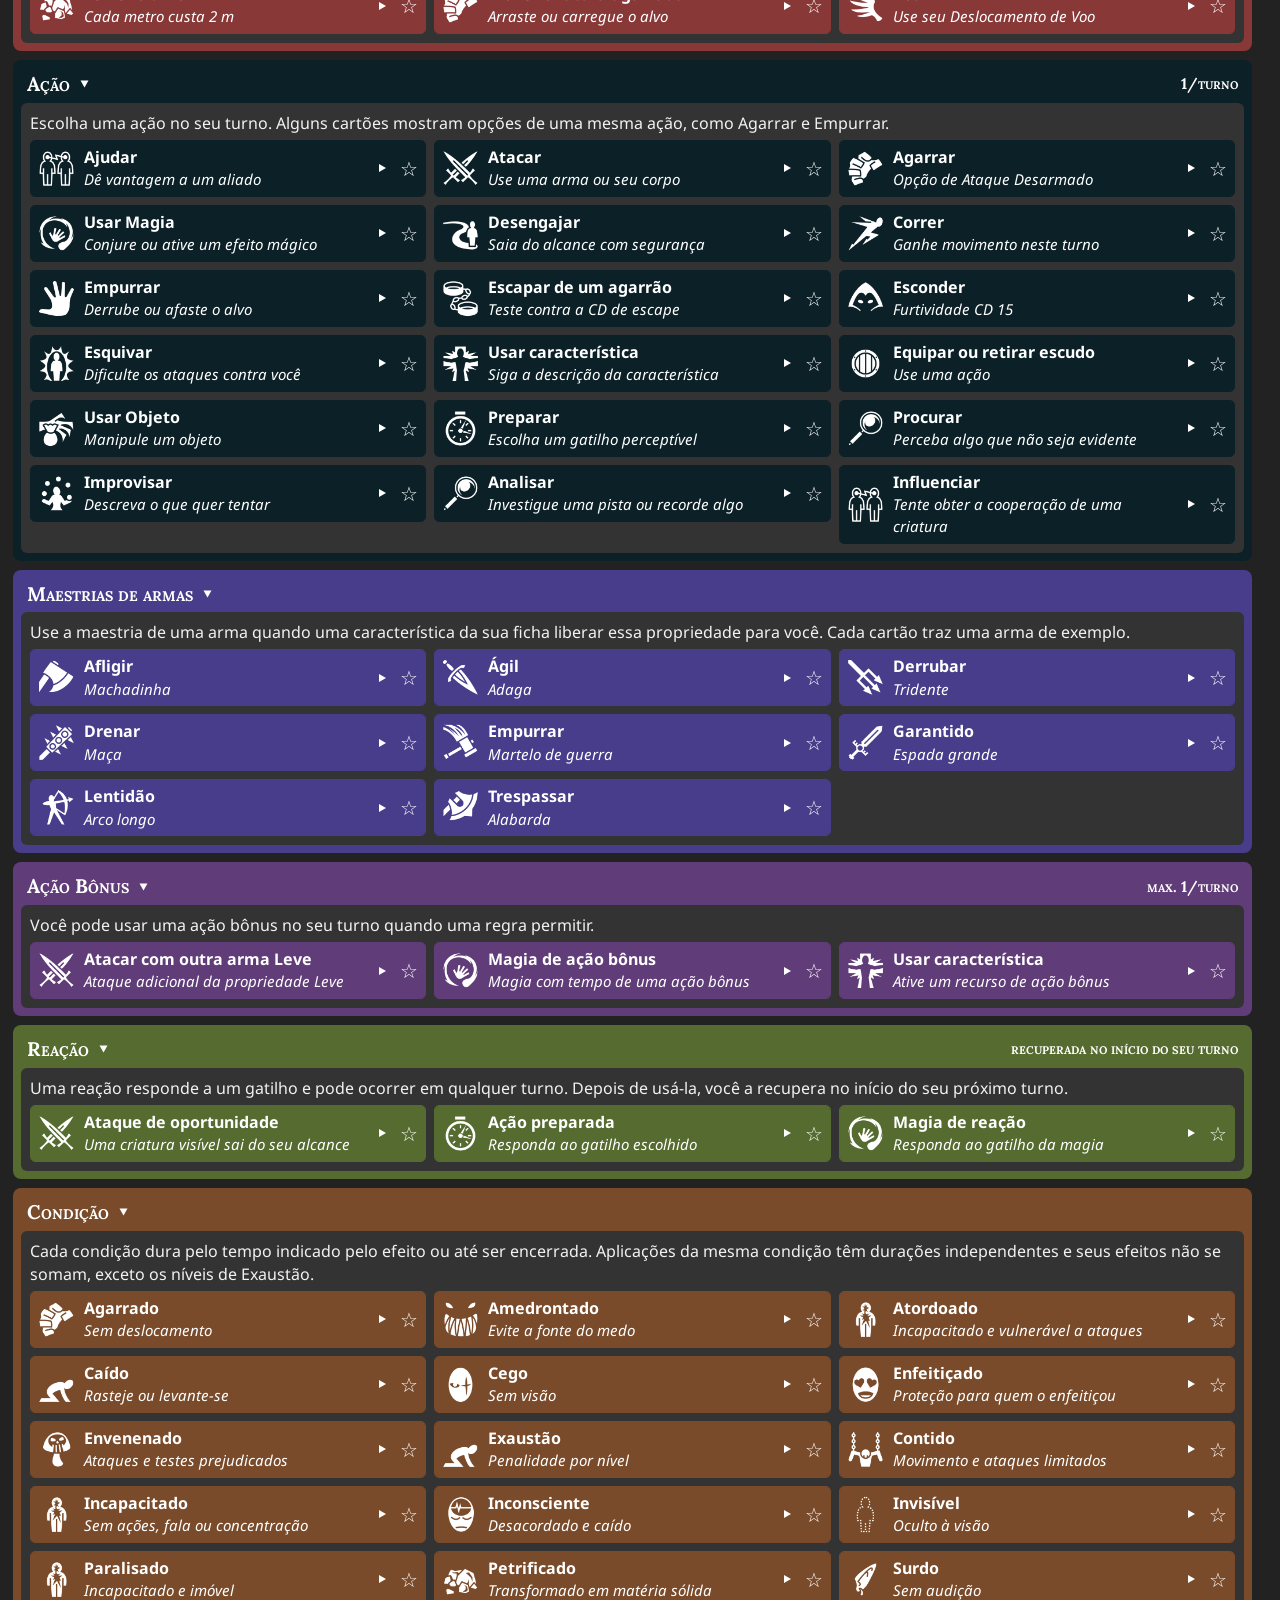
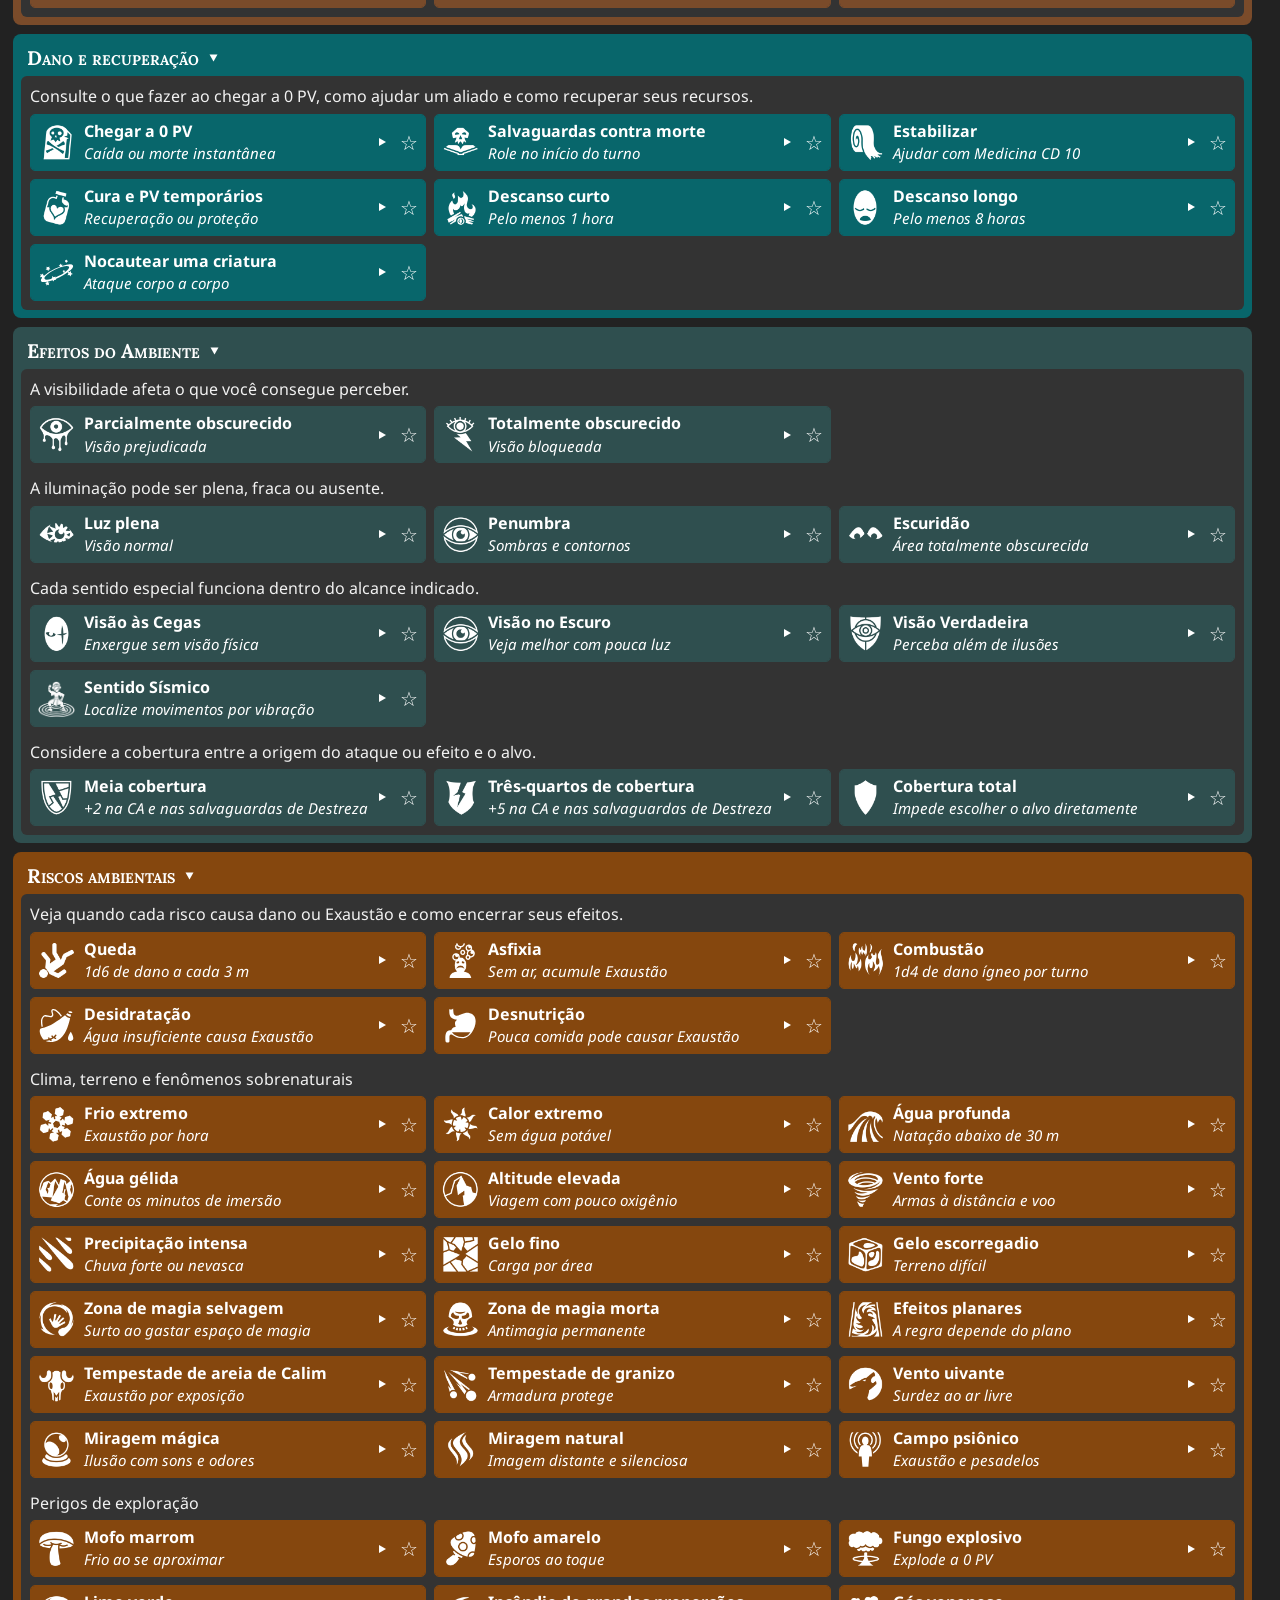
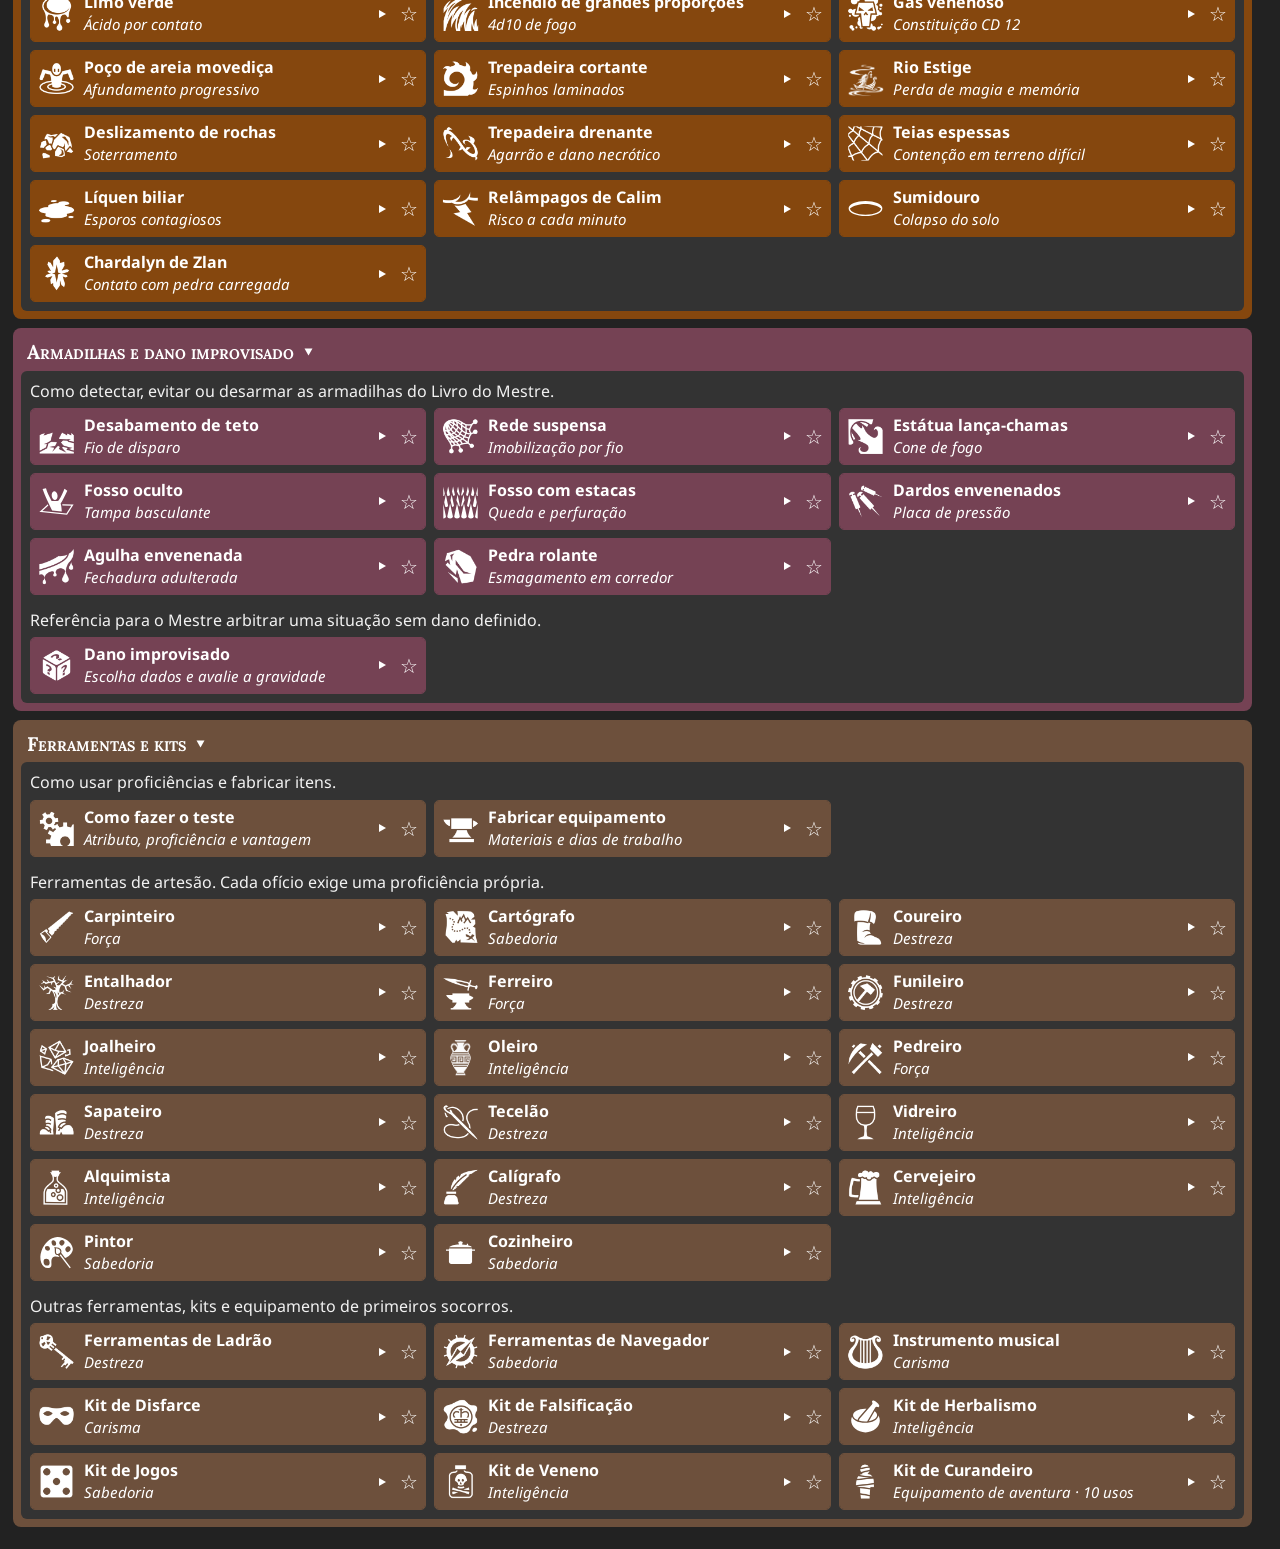
==== commit 6b7ca4ff: "Nova Versão 1.4 Atualizei e achei mais legal" ====
--- a/index.html
+++ b/index.html
@@ -142,8 +142,11 @@
             <div class="section-content">
                 <div class="section-row section-subtitle text fontsize">Veja quando cada risco causa dano ou Exaustão e como encerrar seus efeitos.</div>
                 <div class="section-row" id="environment-other"></div>
+<div class="section-row section-subtitle text fontsize">Clima, terreno e fenômenos sobrenaturais</div><div class="section-row" id="hazard-climate"></div>
+<div class="section-row section-subtitle text fontsize">Perigos de exploração</div><div class="section-row" id="hazard-danger"></div>
             </div>
         </div>
+        <div class="section-container" id="section-traps"><div class="section-title">Armadilhas e dano improvisado</div><div class="section-content"><div class="section-row section-subtitle text fontsize">Como detectar, evitar ou desarmar as armadilhas do Livro do Mestre.</div><div class="section-row" id="hazard-trap"></div><div class="section-row section-subtitle text fontsize">Referência para o Mestre arbitrar uma situação sem dano definido.</div><div class="section-row" id="hazard-damage"></div></div></div>
         <div class="section-container" id="section-tools"><div class="section-title">Ferramentas e kits</div><div class="section-content"><div class="section-row section-subtitle text fontsize">Como usar proficiências e fabricar itens.</div><div class="section-row" id="tool-basics"></div>
 <div class="section-row section-subtitle text fontsize">Ferramentas de artesão. Cada ofício exige uma proficiência própria.</div><div class="section-row" id="artisan-cards"></div>
 <div class="section-row section-subtitle text fontsize">Outras ferramentas, kits e equipamento de primeiros socorros.</div><div class="section-row" id="kit-cards"></div></div></div>
@@ -162,6 +165,7 @@
     <script type="text/javascript" src="js/data_condition.js" charset="utf-8"></script>
     <script type="text/javascript" src="js/data_equipment.js" charset="utf-8"></script>
     <script type="text/javascript" src="js/data_recovery.js" charset="utf-8"></script>
+    <script src="js/data_hazards.js" charset="utf-8"></script>
     <script type="text/javascript" src="js/data_environment.js" charset="utf-8"></script>
     <script type="text/javascript" src="js/quickref.js" charset="utf-8"></script>
 </body>
--- a/css/quickref.css
+++ b/css/quickref.css
@@ -52,3 +52,28 @@
 @media(max-width:950px){.card-grid{grid-template-columns:repeat(2,minmax(0,1fr))}}
 @media(max-width:590px){.card-grid{grid-template-columns:1fr}.section-title .float-right{font-size:.8rem}.section-title{font-size:1.05rem}.section-toggle{flex-basis:auto}}
 @media print { .search-bar,.favorite-star,#section-favorites{display:none} .rule-card{break-inside:avoid} }
+
+/* Evita deslocamentos fracionários quando a lista entra ou sai do topo. */
+#section-favorites { height: calc-size(auto, round(up, size, 4px)); margin-bottom: 8px; }
+:root { scrollbar-gutter: stable; }
+.favorite-star { flex: 0 0 2rem; padding-inline: 0; }
+/* Dois pulsos no contorno, sem alterar o tamanho ou a leitura do cartão. */
+.rule-card.link-highlight {
+    outline: 2px solid transparent;
+    outline-offset: 2px;
+    animation: link-arrival 1.5s ease-in-out 2;
+}
+@keyframes link-arrival {
+    0%, 100% { outline-color: transparent; box-shadow: 0 0 0 0 transparent; }
+    35%, 60% {
+        outline-color: var(--accent);
+        box-shadow: 0 0 7px 2px var(--accent);
+    }
+}
+@media (prefers-reduced-motion: reduce) {
+    .rule-card.link-highlight { animation: link-arrival-still 3s linear; }
+    @keyframes link-arrival-still {
+        from, to { outline-color: var(--accent); box-shadow: 0 0 7px 2px var(--accent); }
+    }
+}
+#section-traps { --accent: #754254; }
--- a/css/icons.css
+++ b/css/icons.css
@@ -1341,3 +1341,30 @@
    https://game-icons.net/1x1/delapouite/waterskin.html */
 .icon-stomach { background-image: url(../img/stomach.svg); }
 .icon-waterskin { background-image: url(../img/waterskin.svg); }
+
+/* echo-ripples — lorc, CC BY 3.0. https://game-icons.net/1x1/lorc/echo-ripples.html */
+.icon-echo-ripples { background-image: url(../img/echo-ripples.svg); }
+/* knocked-out-stars — delapouite, CC BY 3.0. https://game-icons.net/1x1/delapouite/knocked-out-stars.html */
+.icon-knocked-out-stars { background-image: url(../img/knocked-out-stars.svg); }
+
+/* delapouite, CC BY 3.0 — https://game-icons.net/1x1/delapouite/palette.html */
+.icon-palette { background-image: url(../img/palette.svg); }
+/* delapouite, CC BY 3.0 — https://game-icons.net/1x1/delapouite/cooking-pot.html */
+.icon-cooking-pot { background-image: url(../img/cooking-pot.svg); }
+/* skoll, CC BY 3.0 — https://game-icons.net/1x1/skoll/pestle-mortar.html */
+.icon-pestle-mortar { background-image: url(../img/pestle-mortar.svg); }
+/* delapouite, CC BY 3.0 — https://game-icons.net/1x1/delapouite/painted-pottery.html */
+.icon-painted-pottery { background-image: url(../img/painted-pottery.svg); }
+.icon-lutador-sismico { background-image: url("../img/%C3%8Dcone%20de%20Lutador%20com%20An%C3%A9is%20S%C3%ADsmicos.png"); }
+
+.icon-anfora-grega { background-image: url("../img/%C3%8Dcone%20Minimalista%20de%20%C3%82nfora%20Grega.png"); }
+
+/* Delapouite, Game-icons.net, CC BY 3.0. */
+/* https://game-icons.net/1x1/delapouite/spiky-pit.html */
+.icon-spiky-pit { background-image: url(../img/spiky-pit.svg); }
+/* https://game-icons.net/1x1/delapouite/floor-hatch.html */
+.icon-floor-hatch { background-image: url(../img/floor-hatch.svg); }
+/* https://game-icons.net/1x1/delapouite/hole.html */
+.icon-hole { background-image: url(../img/hole.svg); }
+
+.icon-barqueiro-estige { background-image: url("../img/Barqueiro%20Sombrio%20no%20Rio%20Serpenteante.png"); }
